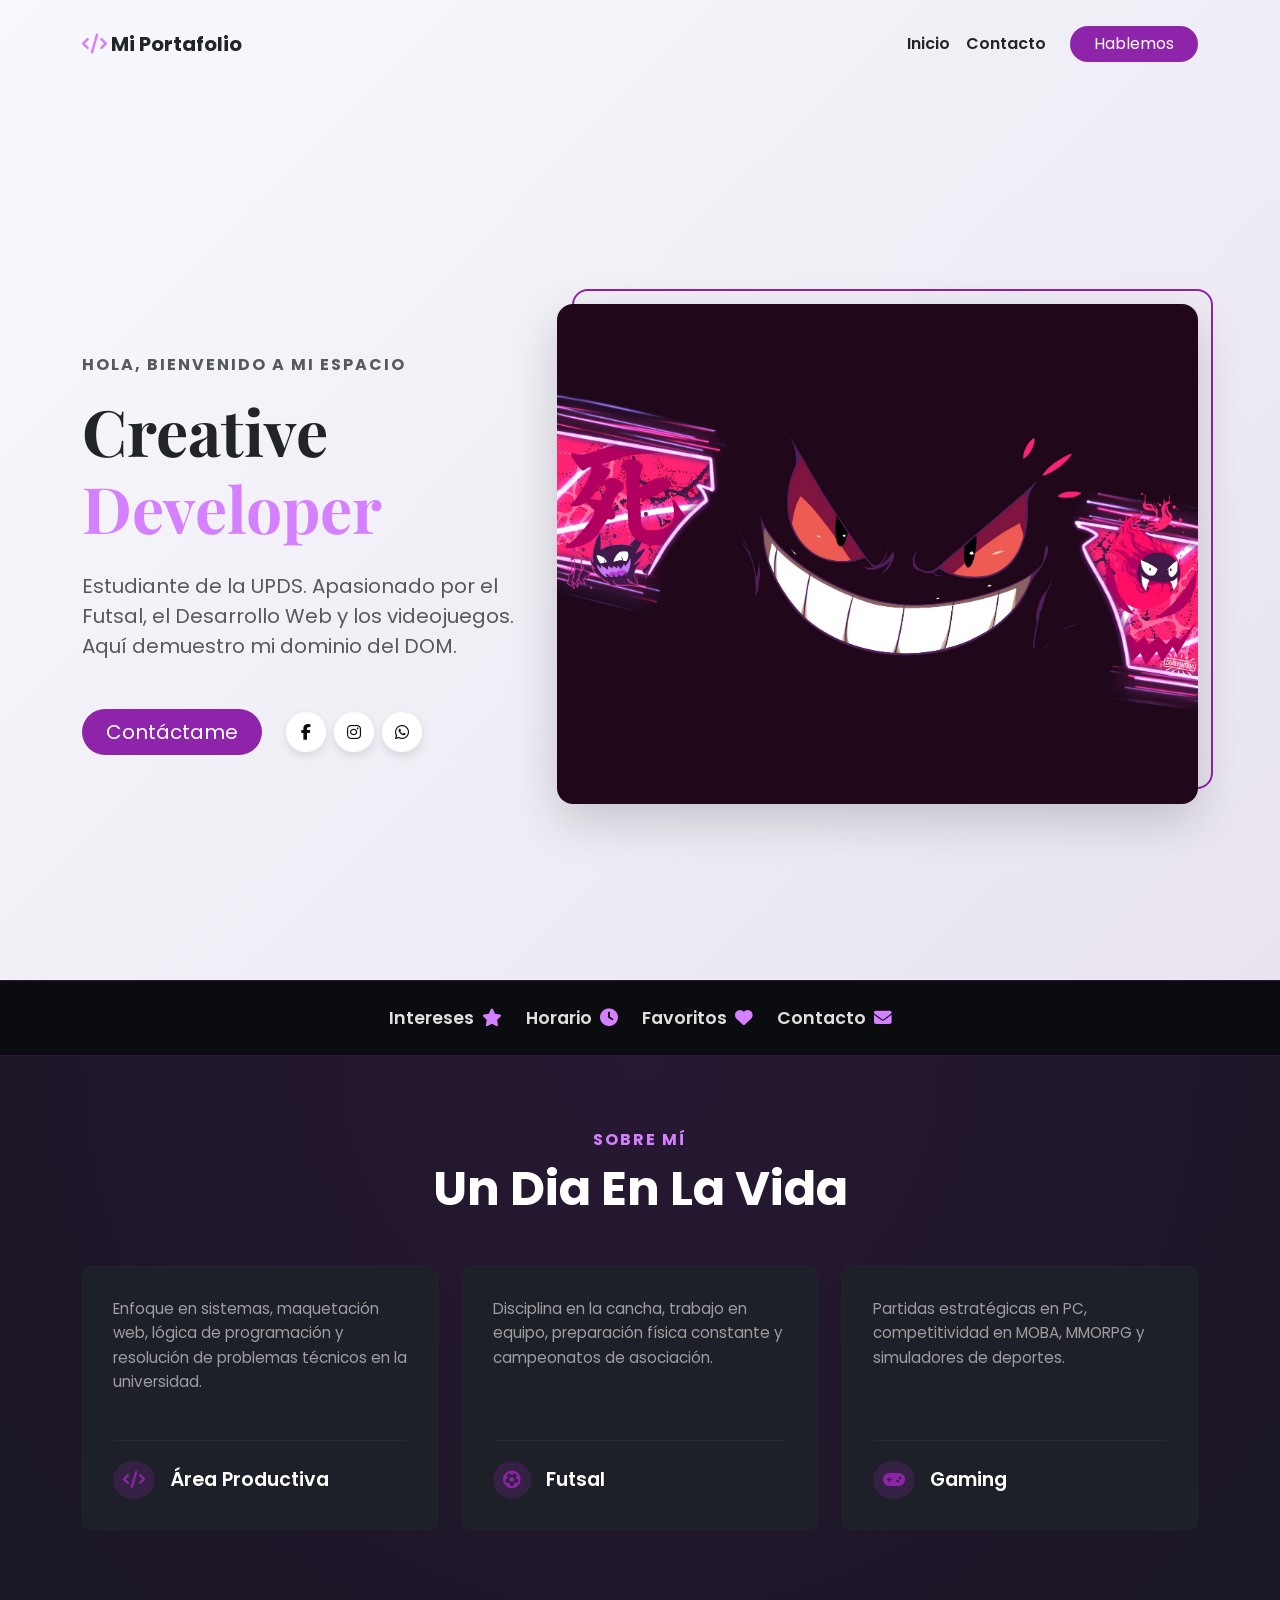
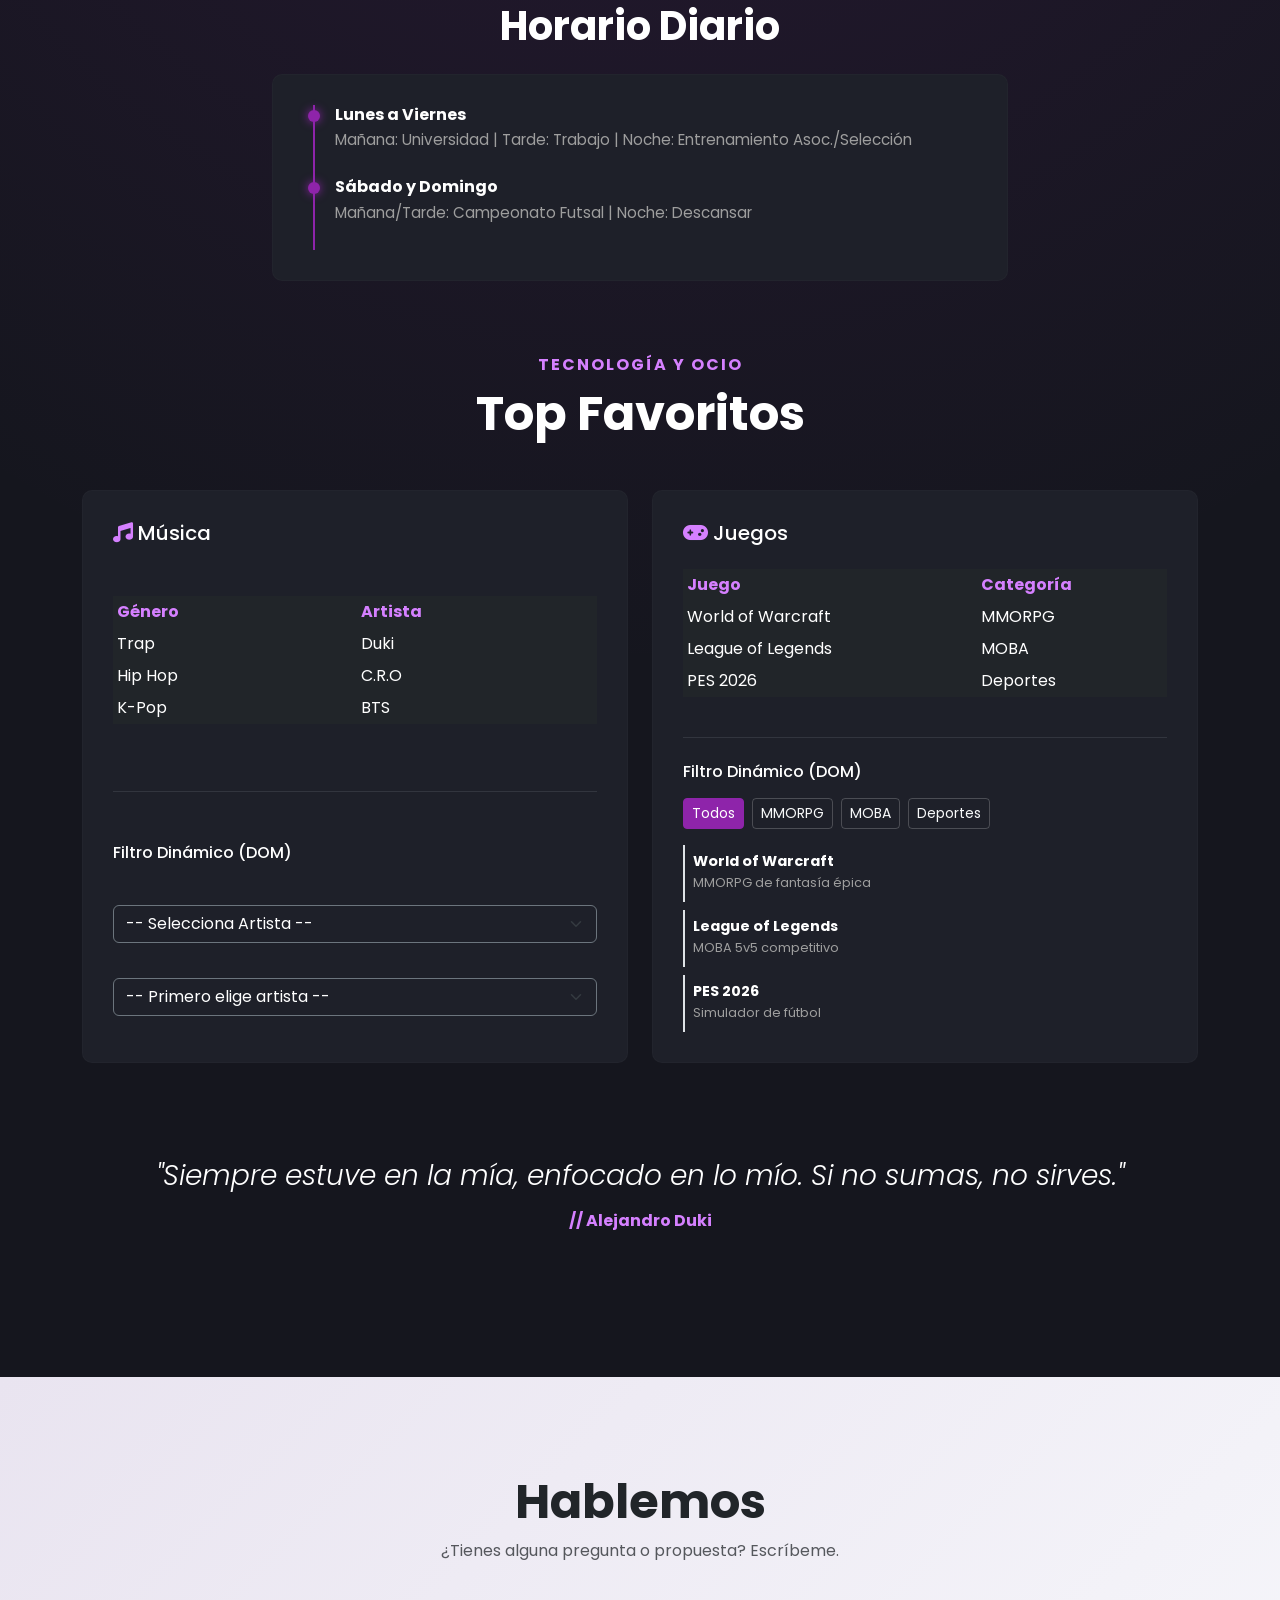
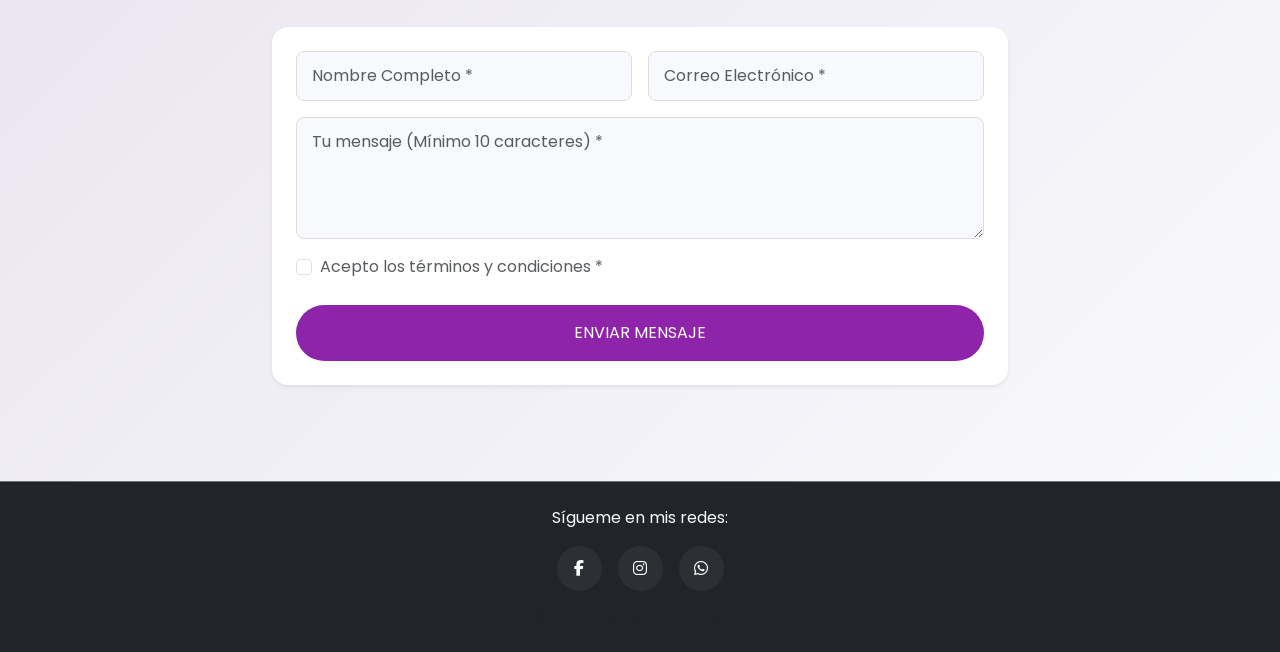
==== index.html @ 90da5b7d "Ale_Proyecto" ====
<!DOCTYPE html>
<html lang="es">
<head>
    <meta charset="UTF-8">
    <meta name="viewport" content="width=device-width, initial-scale=1.0">
    <title>Portafolio Personal | UPDS</title>
    
    <!-- Bootstrap CSS -->
    <link href="https://cdn.jsdelivr.net/npm/bootstrap@5.3.0/dist/css/bootstrap.min.css" rel="stylesheet">
    <!-- FontAwesome -->
    <link rel="stylesheet" href="https://cdnjs.cloudflare.com/ajax/libs/font-awesome/6.4.0/css/all.min.css">
    <!-- Google Fonts -->
    <link href="https://fonts.googleapis.com/css2?family=Playfair+Display:wght@700&family=Poppins:wght@300;400;600&display=swap" rel="stylesheet">
    <!-- Nuestros estilos -->
    <link rel="stylesheet" href="styles.css">
</head>
<body>

    <!-- NAVBAR SUPERIOR CLARO -->
    <nav class="navbar navbar-expand-lg bg-transparent fixed-top pt-4">
        <div class="container">
            <a class="navbar-brand fw-bold text-dark" href="#"><i class="fas fa-code text-gengar"></i> Mi Portafolio</a>
            <button class="navbar-toggler border-0 shadow-none" type="button" data-bs-toggle="collapse" data-bs-target="#navbarNav">
                <span class="navbar-toggler-icon"></span>
            </button>
            <div class="collapse navbar-collapse" id="navbarNav">
                <ul class="navbar-nav ms-auto fw-semibold">
                    <li class="nav-item"><a class="nav-link text-dark" href="#inicio">Inicio</a></li>
                    <li class="nav-item"><a class="nav-link text-dark" href="#contacto">Contacto</a></li>
                </ul>
                <a href="#contacto" class="btn btn-gengar ms-3 px-4 rounded-pill">Hablemos</a>
            </div>
        </div>
    </nav>

    <!-- SECCIÓN HERO (Foto de perfil y Carrusel) -->
    <section class="hero-section" id="inicio">
        <div class="container">
            <div class="row align-items-center min-vh-100 pt-5">
                <!-- Texto Izquierda -->
                <div class="col-lg-5 mb-5 mb-lg-0">
                    <p class="text-muted fw-bold text-uppercase tracking-wide">Hola, bienvenido a mi espacio</p>
                    <h1 class="display-3 fw-bold mb-4 text-dark" style="font-family: 'Playfair Display', serif;">Creative <br> <span class="text-gengar">Developer</span></h1>
                    <p class="text-muted fs-5 mb-5">Estudiante de la UPDS. Apasionado por el Futsal, el Desarrollo Web y los videojuegos. Aquí demuestro mi dominio del DOM.</p>
                    
                    <div class="d-flex align-items-center gap-4">
                        <a href="#contacto" class="btn btn-gengar btn-lg px-4">Contáctame</a>
                        <div class="d-flex gap-2">
                            <a href="#" class="social-circle"><i class="fab fa-facebook-f"></i></a>
                            <a href="#" class="social-circle"><i class="fab fa-instagram"></i></a>
                            <a href="#" class="social-circle"><i class="fab fa-whatsapp"></i></a>
                        </div>
                    </div>
                </div>

                <!-- Carrusel Derecha (3 Fotos) -->
                <div class="col-lg-7">
                    <div class="hero-image-container">
                        <div id="inicioCarousel" class="carousel slide carousel-fade" data-bs-ride="carousel">
                            <div class="carousel-inner rounded-4 shadow-lg">
                                <div class="carousel-item active">
                                    <img src="img/foto1.jpg" class="d-block w-100 hero-img" alt="Universidad">
                                </div>
                                <div class="carousel-item">
                                    <img src="img/foto2.jpg" class="d-block w-100 hero-img" alt="Futsal">
                                </div>
                                <div class="carousel-item">
                                    <img src="img/foto3.jpg" class="d-block w-100 hero-img" alt="Gaming">
                                </div>
                            </div>
                        </div>
                    </div>
                </div>
            </div>
        </div>
    </section>

    <!-- FRANJA OSCURA DE PESTAÑAS -->
    <div class="dark-nav-strip sticky-top">
        <div class="container text-center">
            <div class="d-flex justify-content-center flex-wrap gap-4 py-4">
                <a href="#intereses" class="strip-link">Intereses <i class="fas fa-star text-gengar"></i></a>
                <a href="#horario" class="strip-link">Horario <i class="fas fa-clock text-gengar"></i></a>
                <a href="#favoritos" class="strip-link">Favoritos <i class="fas fa-heart text-gengar"></i></a>
                <a href="#contacto" class="strip-link">Contacto <i class="fas fa-envelope text-gengar"></i></a>
            </div>
        </div>
    </div>

    <!-- SECCIÓN OSCURA (Donde van las tarjetas alargadas) -->
    <section class="dark-section pb-5">
        <div class="container py-5">
            
            <!-- SECCIÓN: INTERESES Y PASATIEMPOS -->
            <div id="intereses" class="mb-5 pt-4">
                <div class="text-center mb-5">
                    <span class="text-gengar fw-bold text-uppercase tracking-wide">Sobre mí</span>
                    <h2 class="display-5 fw-bold text-white mt-2">Un Dia En La Vida</h2>
                </div>
                
                <div class="row g-4 justify-content-center">
                    <!-- Tarjeta 1 -->
                    <div class="col-md-6 col-lg-4">
                        <div class="porto-card">
                            <p class="text-light-muted">Enfoque en sistemas, maquetación web, lógica de programación y resolución de problemas técnicos en la universidad.</p>
                            <div class="porto-card-footer">
                                <i class="fas fa-code"></i> Área Productiva
                            </div>
                        </div>
                    </div>
                    <!-- Tarjeta 2 -->
                    <div class="col-md-6 col-lg-4">
                        <div class="porto-card">
                            <p class="text-light-muted">Disciplina en la cancha, trabajo en equipo, preparación física constante y campeonatos de asociación.</p>
                            <div class="porto-card-footer">
                                <i class="fas fa-futbol"></i> Futsal
                            </div>
                        </div>
                    </div>
                    <!-- Tarjeta 3 -->
                    <div class="col-md-6 col-lg-4">
                        <div class="porto-card">
                            <p class="text-light-muted">Partidas estratégicas en PC, competitividad en MOBA, MMORPG y simuladores de deportes.</p>
                            <div class="porto-card-footer">
                                <i class="fas fa-gamepad"></i> Gaming
                            </div>
                        </div>
                    </div>
                </div>
            </div>

            <!-- SECCIÓN: HORARIO -->
            <div id="horario" class="mb-5 pt-4">
                <div class="text-center mb-4">
                    <h2 class="display-6 fw-bold text-white">Horario Diario</h2>
                </div>
                <div class="row justify-content-center">
                    <div class="col-lg-8">
                        <div class="porto-card">
                            <div class="timeline-dark">
                                <div class="timeline-item-dark">
                                    <h6 class="text-white fw-bold mb-1">Lunes a Viernes</h6>
                                    <p class="text-light-muted small mb-0">Mañana: Universidad | Tarde: Trabajo | Noche: Entrenamiento Asoc./Selección</p>
                                </div>
                                <div class="timeline-item-dark">
                                    <h6 class="text-white fw-bold mb-1">Sábado y Domingo</h6>
                                    <p class="text-light-muted small mb-0">Mañana/Tarde: Campeonato Futsal | Noche: Descansar</p>
                                </div>
                            </div>
                        </div>
                    </div>
                </div>
            </div>

            <!-- SECCIÓN: FAVORITOS (Tablas y DOM) -->
            <div id="favoritos" class="mb-5 pt-4">
                <div class="text-center mb-5">
                    <span class="text-gengar fw-bold text-uppercase tracking-wide">Tecnología y Ocio</span>
                    <h2 class="display-5 fw-bold text-white mt-2">Top Favoritos</h2>
                </div>
                
                <div class="row g-4 justify-content-center">
                    <!-- Tabla Música y Selectores -->
                    <div class="col-md-6">
                        <div class="porto-card h-100">
                            <h5 class="text-white mb-4"><i class="fas fa-music text-gengar"></i> Música</h5>
                            <table class="table table-dark table-borderless table-sm">
                                <thead><tr><th class="text-gengar">Género</th><th class="text-gengar">Artista</th></tr></thead>
                                <tbody>
                                    <tr><td>Trap</td><td>Duki</td></tr>
                                    <tr><td>Hip Hop</td><td>C.R.O</td></tr>
                                    <tr><td>K-Pop</td><td>BTS</td></tr>
                                </tbody>
                            </table>
                            
                            <hr class="border-secondary mt-4 mb-4">
                            <h6 class="text-white mb-3">Filtro Dinámico (DOM)</h6>
                            <select id="artista" class="form-select bg-transparent text-white border-secondary mb-2">
                                <option class="bg-dark" value="">-- Selecciona Artista --</option>
                                <option class="bg-dark" value="duki">Duki</option>
                                <option class="bg-dark" value="cro">C.R.O</option>
                            </select>
                            <select id="cancion" class="form-select bg-transparent text-white border-secondary mb-3" disabled>
                                <option class="bg-dark" value="">-- Primero elige artista --</option>
                            </select>
                            <div id="info-cancion" class="text-gengar small fw-bold" style="display:none;"></div>
                        </div>
                    </div>

                    <!-- Tabla Juegos y Filtros -->
                    <div class="col-md-6">
                        <div class="porto-card h-100">
                            <h5 class="text-white mb-4"><i class="fas fa-gamepad text-gengar"></i> Juegos</h5>
                            <table class="table table-dark table-borderless table-sm">
                                <thead><tr><th class="text-gengar">Juego</th><th class="text-gengar">Categoría</th></tr></thead>
                                <tbody>
                                    <tr><td>World of Warcraft</td><td>MMORPG</td></tr>
                                    <tr><td>League of Legends</td><td>MOBA</td></tr>
                                    <tr><td>PES 2026</td><td>Deportes</td></tr>
                                </tbody>
                            </table>
                            
                            <hr class="border-secondary mt-4 mb-4">
                            <h6 class="text-white mb-3">Filtro Dinámico (DOM)</h6>
                            <div class="d-flex gap-2 flex-wrap mb-3">
                                <button class="btn btn-sm btn-outline-light filter-btn active" data-cat="todos">Todos</button>
                                <button class="btn btn-sm btn-outline-light filter-btn" data-cat="mmorpg">MMORPG</button>
                                <button class="btn btn-sm btn-outline-light filter-btn" data-cat="moba">MOBA</button>
                                <button class="btn btn-sm btn-outline-light filter-btn" data-cat="deportes">Deportes</button>
                            </div>
                            <div id="contenedor-juegos" class="d-flex flex-column gap-2"></div>
                        </div>
                    </div>
                </div>
            </div>
            
            <!-- Frase -->
            <div class="text-center mt-5 pt-5 mb-5">
                <h3 class="fst-italic text-white fw-light">"Siempre estuve en la mía, enfocado en lo mío. Si no sumas, no sirves."</h3>
                <p class="text-gengar mt-3 fw-bold">// Alejandro Duki</p>
            </div>

        </div>
    </section>

    <!-- SECCIÓN FORMULARIO (Fondo claro) -->
    <section class="light-section py-5" id="contacto">
        <div class="container py-5">
            <div class="row justify-content-center">
                <div class="col-lg-8 text-center mb-5">
                    <h2 class="display-5 fw-bold text-dark">Hablemos</h2>
                    <p class="text-muted">¿Tienes alguna pregunta o propuesta? Escríbeme.</p>
                </div>
                <div class="col-lg-8">
                    <form id="contact-form" class="p-4 rounded-4 shadow-sm bg-white" novalidate>
                        <div class="row g-3">
                            <div class="col-md-6">
                                <input type="text" class="form-control custom-input-light" id="nombre" placeholder="Nombre Completo *">
                                <small class="text-danger error-msg fw-bold" id="error-nombre"></small>
                            </div>
                            <div class="col-md-6">
                                <input type="email" class="form-control custom-input-light" id="email" placeholder="Correo Electrónico *">
                                <small class="text-danger error-msg fw-bold" id="error-email"></small>
                            </div>
                            <div class="col-12">
                                <textarea class="form-control custom-input-light" id="mensaje" rows="4" placeholder="Tu mensaje (Mínimo 10 caracteres) *"></textarea>
                                <small class="text-danger error-msg fw-bold" id="error-mensaje"></small>
                            </div>
                            <div class="col-12 mt-3">
                                <div class="form-check">
                                    <input class="form-check-input" type="checkbox" id="terminos">
                                    <label class="form-check-label text-muted" for="terminos">Acepto los términos y condiciones *</label>
                                </div>
                                <small class="text-danger error-msg fw-bold" id="error-terminos"></small>
                            </div>
                            <div class="col-12 mt-4">
                                <button type="submit" class="btn btn-gengar w-100 py-3">ENVIAR MENSAJE</button>
                            </div>
                        </div>
                        <div id="mensaje-exito" class="text-success text-center mt-3 fw-bold" style="display:none;">¡Mensaje enviado con éxito!</div>
                    </form>
                </div>
            </div>
        </div>
    </section>

    <!-- FOOTER (3 Redes) -->
    <footer class="bg-dark text-center py-4 border-top border-secondary">
        <div class="container">
            <p class="text-light mb-3">Sígueme en mis redes:</p>
            <div class="d-flex justify-content-center gap-3 mb-3">
                <a href="https://facebook.com" target="_blank" class="social-circle-dark"><i class="fab fa-facebook-f"></i></a>
                <a href="https://instagram.com" target="_blank" class="social-circle-dark"><i class="fab fa-instagram"></i></a>
                <a href="https://wa.me/59100000000" target="_blank" class="social-circle-dark"><i class="fab fa-whatsapp"></i></a>
            </div>
            <p class="text-muted small mb-0">&copy; 2026 - Práctica DOM - UPDS</p>
        </div>
    </footer>

    <script src="https://cdn.jsdelivr.net/npm/bootstrap@5.3.0/dist/js/bootstrap.bundle.min.js"></script>
    <script src="script.js"></script>
</body>
</html>
---- styles.css ----
:root {
    --bg-light: #f8f9fc;
    --bg-dark-strip: #0b0c10;
    --bg-dark-section: #15161e;
    --gengar-purple: #8e24aa; 
    --gengar-light: #d580ff; 
    --text-muted: #6c757d;
}

body {
    background-color: var(--bg-light);
    font-family: 'Poppins', sans-serif;
    overflow-x: hidden;
}

/* Tipografía y Utilidades */
.text-gengar { color: var(--gengar-light) !important; }
.tracking-wide { letter-spacing: 2px; }
.text-light-muted { color: #9e9e9e; font-size: 0.95rem; line-height: 1.6;}

/* Botones */
.btn-gengar {
    background-color: var(--gengar-purple);
    color: white;
    border-radius: 50px;
    transition: 0.3s;
    border: none;
}
.btn-gengar:hover {
    background-color: var(--gengar-light);
    color: white;
    box-shadow: 0 5px 15px rgba(142, 36, 170, 0.4);
}

/* Sección Hero */
.hero-section {
    padding-top: 80px;
    background: linear-gradient(135deg, #f8f9fc 0%, #e9e4f0 100%);
}
.hero-img {
    height: 500px;
    object-fit: cover;
}
.hero-image-container {
    position: relative;
    z-index: 1;
}
.hero-image-container::before {
    content: '';
    position: absolute;
    top: -15px; right: -15px; bottom: 15px; left: 15px;
    border: 2px solid var(--gengar-purple);
    border-radius: 1rem;
    z-index: -1;
}

/* Redes Sociales Hero */
.social-circle {
    display: flex; justify-content: center; align-items: center;
    width: 40px; height: 40px;
    background: white; border-radius: 50%;
    color: var(--bg-dark-strip); text-decoration: none;
    box-shadow: 0 4px 10px rgba(0,0,0,0.1);
    transition: 0.3s;
}
.social-circle:hover {
    background: var(--gengar-purple); color: white;
}

/* Franja Oscura de Pestañas */
.dark-nav-strip {
    background-color: var(--bg-dark-strip);
    border-top: 1px solid rgba(142, 36, 170, 0.3);
    border-bottom: 1px solid rgba(142, 36, 170, 0.3);
    z-index: 1000;
}
.strip-link {
    color: #e0e0e0; text-decoration: none;
    font-weight: 600; font-size: 1.1rem;
    transition: 0.3s;
    display: flex; align-items: center; gap: 8px;
}
.strip-link:hover { color: white; transform: translateY(-2px);}

/* Sección Oscura y Tarjetas (ESTILO PORTO) */
.dark-section {
    background-color: var(--bg-dark-section);
    background-image: radial-gradient(circle at 50% 0%, rgba(142,36,170,0.15) 0%, transparent 60%);
}

.porto-card {
    background: #1e2029; /* Color de las tarjetas de la plantilla */
    border-radius: 10px;
    padding: 30px;
    height: 100%;
    display: flex;
    flex-direction: column;
    justify-content: space-between;
    border: 1px solid rgba(255,255,255,0.02);
    transition: 0.3s;
}
.porto-card:hover {
    transform: translateY(-5px);
    box-shadow: 0 10px 30px rgba(0,0,0,0.5);
    border-color: rgba(142, 36, 170, 0.3);
}

.porto-card-footer {
    margin-top: 30px;
    padding-top: 20px;
    border-top: 1px solid rgba(255,255,255,0.05);
    color: white;
    font-size: 1.2rem;
    font-weight: 600;
    display: flex;
    align-items: center;
    gap: 15px;
}
.porto-card-footer i {
    color: var(--gengar-purple);
    background: rgba(142, 36, 170, 0.2);
    padding: 10px;
    border-radius: 50%;
    font-size: 1.1rem;
}

/* Horario */
.timeline-dark {
    border-left: 2px solid var(--gengar-purple);
    padding-left: 20px;
    margin-left: 10px;
}
.timeline-item-dark {
    position: relative;
    margin-bottom: 25px;
}
.timeline-item-dark::before {
    content: '';
    position: absolute;
    left: -27px; top: 5px;
    width: 12px; height: 12px;
    background: var(--gengar-purple);
    border-radius: 50%;
    box-shadow: 0 0 10px var(--gengar-purple);
}

/* Formulario Claro */
.light-section {
    background: linear-gradient(135deg, #e9e4f0 0%, #f8f9fc 100%);
}
.custom-input-light {
    background-color: #f8f9fc;
    border: 1px solid #ddd;
    padding: 12px 15px;
    border-radius: 8px;
}
.custom-input-light:focus {
    border-color: var(--gengar-purple);
    box-shadow: 0 0 0 0.25rem rgba(142, 36, 170, 0.2);
}
.error-msg { display: none; font-size: 0.8rem; }
.input-error { border-color: #dc3545 !important; }

/* Footer */
.social-circle-dark {
    display: flex; justify-content: center; align-items: center;
    width: 45px; height: 45px;
    background: rgba(255,255,255,0.05); border-radius: 50%;
    color: white; text-decoration: none;
    transition: 0.3s;
}
.social-circle-dark:hover {
    background: var(--gengar-purple); color: white;
}

/* Botones de Filtro */
.filter-btn {
    border-color: rgba(255,255,255,0.2);
}
.filter-btn.active {
    background-color: var(--gengar-purple) !important;
    border-color: var(--gengar-purple) !important;
    color: white !important;
}
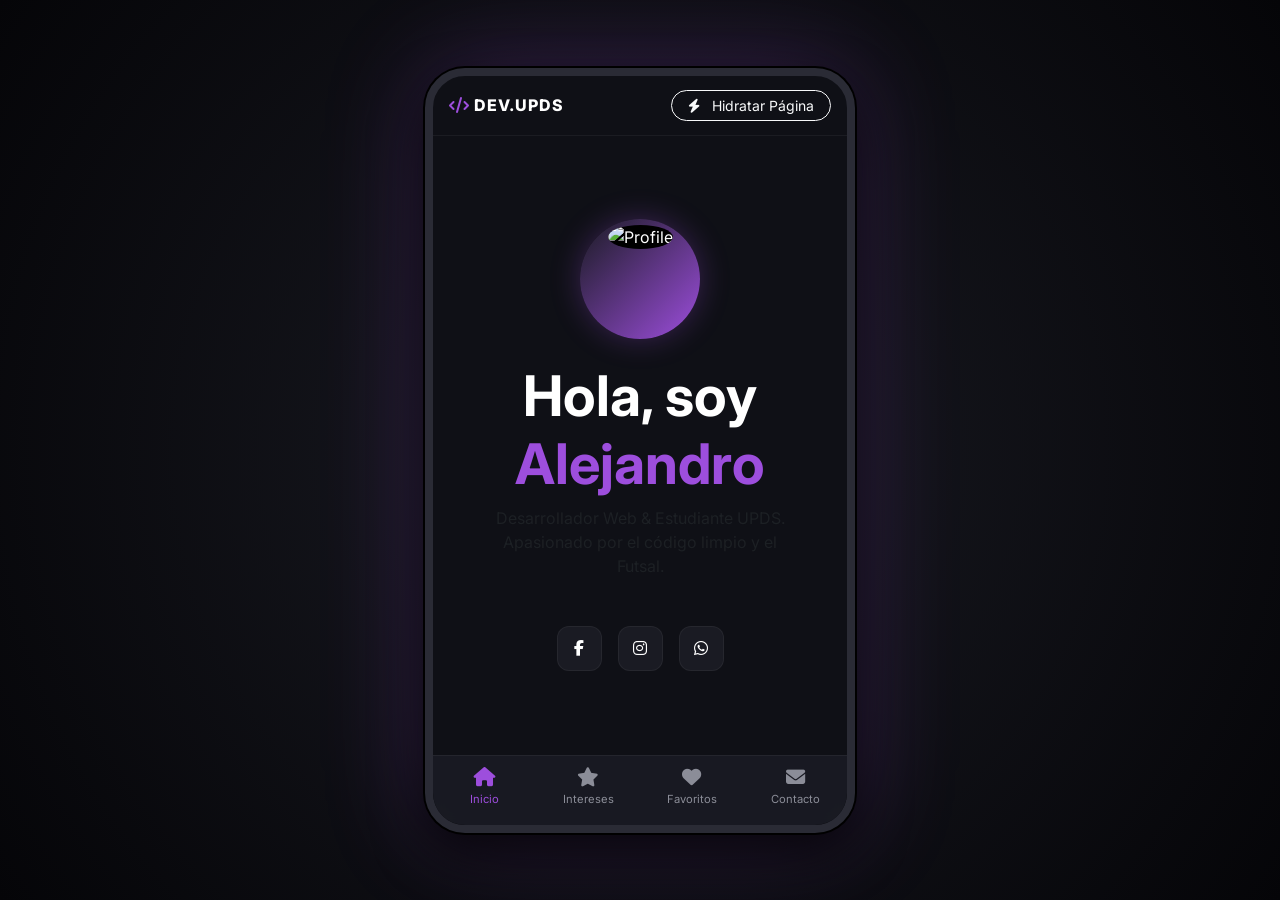
==== commit aeedff9f: "Add files via upload" ====
--- a/index.html
+++ b/index.html
@@ -2,282 +2,201 @@
 <html lang="es">
 <head>
     <meta charset="UTF-8">
-    <meta name="viewport" content="width=device-width, initial-scale=1.0">
-    <title>Portafolio Personal | UPDS</title>
-    
+    <meta name="viewport" content="width=device-width, initial-scale=1.0, maximum-scale=1.0, user-scalable=no">
+    <title>Portafolio Minimalista | UPDS</title>
+    
+    <!-- PWA DESACTIVADA (Manifest comentado) -->
+    <!-- <link rel="manifest" href="manifest.json"> -->
+    <!-- <meta name="theme-color" content="#15161e"> -->
+    
+    <link rel="apple-touch-icon" href="https://cdn-icons-png.flaticon.com/512/3405/3405862.png">
+
     <!-- Bootstrap CSS -->
     <link href="https://cdn.jsdelivr.net/npm/bootstrap@5.3.0/dist/css/bootstrap.min.css" rel="stylesheet">
     <!-- FontAwesome -->
     <link rel="stylesheet" href="https://cdnjs.cloudflare.com/ajax/libs/font-awesome/6.4.0/css/all.min.css">
     <!-- Google Fonts -->
-    <link href="https://fonts.googleapis.com/css2?family=Playfair+Display:wght@700&family=Poppins:wght@300;400;600&display=swap" rel="stylesheet">
-    <!-- Nuestros estilos -->
+    <link href="https://fonts.googleapis.com/css2?family=Inter:wght@300;400;600;800&display=swap" rel="stylesheet">
+    
     <link rel="stylesheet" href="styles.css">
 </head>
 <body>
 
-    <!-- NAVBAR SUPERIOR CLARO -->
-    <nav class="navbar navbar-expand-lg bg-transparent fixed-top pt-4">
-        <div class="container">
-            <a class="navbar-brand fw-bold text-dark" href="#"><i class="fas fa-code text-gengar"></i> Mi Portafolio</a>
-            <button class="navbar-toggler border-0 shadow-none" type="button" data-bs-toggle="collapse" data-bs-target="#navbarNav">
-                <span class="navbar-toggler-icon"></span>
-            </button>
-            <div class="collapse navbar-collapse" id="navbarNav">
-                <ul class="navbar-nav ms-auto fw-semibold">
-                    <li class="nav-item"><a class="nav-link text-dark" href="#inicio">Inicio</a></li>
-                    <li class="nav-item"><a class="nav-link text-dark" href="#contacto">Contacto</a></li>
-                </ul>
-                <a href="#contacto" class="btn btn-gengar ms-3 px-4 rounded-pill">Hablemos</a>
+    <!-- Contenedor Principal App (Modo PC / Móvil) -->
+    <div class="app-container">
+        
+        <!-- Header con Botón de Hidratación -->
+        <header class="app-header">
+            <div class="d-flex justify-content-between align-items-center w-100 px-3">
+                <div class="logo"><i class="fas fa-code text-gengar"></i> DEV.UPDS</div>
+                
+                <!-- BOTÓN DE HIDRATACIÓN -->
+                <div id="contenedorMenu" data-hidratado="false">
+                    <button id="btnHidratar" class="btn btn-sm btn-outline-light rounded-pill px-3">
+                        <i class="fas fa-bolt me-2"></i> Hidratar Página
+                    </button>
+                </div>
             </div>
-        </div>
-    </nav>
-
-    <!-- SECCIÓN HERO (Foto de perfil y Carrusel) -->
-    <section class="hero-section" id="inicio">
-        <div class="container">
-            <div class="row align-items-center min-vh-100 pt-5">
-                <!-- Texto Izquierda -->
-                <div class="col-lg-5 mb-5 mb-lg-0">
-                    <p class="text-muted fw-bold text-uppercase tracking-wide">Hola, bienvenido a mi espacio</p>
-                    <h1 class="display-3 fw-bold mb-4 text-dark" style="font-family: 'Playfair Display', serif;">Creative <br> <span class="text-gengar">Developer</span></h1>
-                    <p class="text-muted fs-5 mb-5">Estudiante de la UPDS. Apasionado por el Futsal, el Desarrollo Web y los videojuegos. Aquí demuestro mi dominio del DOM.</p>
+        </header>
+
+        <!-- Contenido Dinámico (Pestañas) -->
+        <main class="app-content">
+            
+            <!-- PESTAÑA 1: INICIO -->
+            <section id="tab-inicio" class="tab-pane active">
+                <div class="d-flex flex-column h-100 justify-content-center align-items-center text-center px-4">
+                    <div class="avatar-minimal mb-4">
+                        <img src="https://cdn-icons-png.flaticon.com/512/3405/3405862.png" alt="Profile" class="img-fluid">
+                    </div>
+                    <h1 class="display-4 fw-bold mb-2 text-white">Hola, soy <br><span class="text-gengar">Alejandro</span></h1>
+                    <p class="text-muted mb-5" style="max-width: 300px;">Desarrollador Web & Estudiante UPDS. Apasionado por el código limpio y el Futsal.</p>
                     
-                    <div class="d-flex align-items-center gap-4">
-                        <a href="#contacto" class="btn btn-gengar btn-lg px-4">Contáctame</a>
-                        <div class="d-flex gap-2">
-                            <a href="#" class="social-circle"><i class="fab fa-facebook-f"></i></a>
-                            <a href="#" class="social-circle"><i class="fab fa-instagram"></i></a>
-                            <a href="#" class="social-circle"><i class="fab fa-whatsapp"></i></a>
-                        </div>
-                    </div>
-                </div>
-
-                <!-- Carrusel Derecha (3 Fotos) -->
-                <div class="col-lg-7">
-                    <div class="hero-image-container">
-                        <div id="inicioCarousel" class="carousel slide carousel-fade" data-bs-ride="carousel">
-                            <div class="carousel-inner rounded-4 shadow-lg">
-                                <div class="carousel-item active">
-                                    <img src="img/foto1.jpg" class="d-block w-100 hero-img" alt="Universidad">
-                                </div>
-                                <div class="carousel-item">
-                                    <img src="img/foto2.jpg" class="d-block w-100 hero-img" alt="Futsal">
-                                </div>
-                                <div class="carousel-item">
-                                    <img src="img/foto3.jpg" class="d-block w-100 hero-img" alt="Gaming">
-                                </div>
-                            </div>
-                        </div>
-                    </div>
-                </div>
-            </div>
-        </div>
-    </section>
-
-    <!-- FRANJA OSCURA DE PESTAÑAS -->
-    <div class="dark-nav-strip sticky-top">
-        <div class="container text-center">
-            <div class="d-flex justify-content-center flex-wrap gap-4 py-4">
-                <a href="#intereses" class="strip-link">Intereses <i class="fas fa-star text-gengar"></i></a>
-                <a href="#horario" class="strip-link">Horario <i class="fas fa-clock text-gengar"></i></a>
-                <a href="#favoritos" class="strip-link">Favoritos <i class="fas fa-heart text-gengar"></i></a>
-                <a href="#contacto" class="strip-link">Contacto <i class="fas fa-envelope text-gengar"></i></a>
-            </div>
-        </div>
+                    <div class="d-flex gap-3">
+                        <a href="#" class="social-btn"><i class="fab fa-facebook-f"></i></a>
+                        <a href="#" class="social-btn"><i class="fab fa-instagram"></i></a>
+                        <a href="#" class="social-btn"><i class="fab fa-whatsapp"></i></a>
+                    </div>
+                </div>
+            </section>
+
+            <!-- PESTAÑA 2: INTERESES -->
+            <section id="tab-intereses" class="tab-pane">
+                <div class="h-100 d-flex flex-column justify-content-center px-4">
+                    <h2 class="section-title mb-4">Mis Intereses</h2>
+                    <div class="row g-3">
+                        <div class="col-6">
+                            <div class="minimal-card">
+                                <i class="fas fa-code text-gengar mb-2 fs-4"></i>
+                                <h6 class="text-white mb-0">Coding</h6>
+                                <small class="text-muted">Web Dev</small>
+                            </div>
+                        </div>
+                        <div class="col-6">
+                            <div class="minimal-card">
+                                <i class="fas fa-futbol text-gengar mb-2 fs-4"></i>
+                                <h6 class="text-white mb-0">Futsal</h6>
+                                <small class="text-muted">Deporte</small>
+                            </div>
+                        </div>
+                        <div class="col-6">
+                            <div class="minimal-card">
+                                <i class="fas fa-gamepad text-gengar mb-2 fs-4"></i>
+                                <h6 class="text-white mb-0">Gaming</h6>
+                                <small class="text-muted">E-Sports</small>
+                            </div>
+                        </div>
+                        <div class="col-6">
+                            <div class="minimal-card">
+                                <i class="fas fa-music text-gengar mb-2 fs-4"></i>
+                                <h6 class="text-white mb-0">Música</h6>
+                                <small class="text-muted">Trap/HipHop</small>
+                            </div>
+                        </div>
+                    </div>
+                </div>
+            </section>
+
+            <!-- PESTAÑA 3: FAVORITOS (DOM) -->
+            <section id="tab-favoritos" class="tab-pane">
+                <div class="h-100 d-flex flex-column px-4 py-4 overflow-auto">
+                    <h2 class="section-title mb-3">Favoritos</h2>
+                    
+                    <!-- Selector de Música Minimalista -->
+                    <div class="mb-3">
+                        <label class="form-label text-muted small text-uppercase">Artista</label>
+                        <select id="artista" class="form-select minimal-input" disabled>
+                            <option value="">Seleccionar...</option>
+                            <option value="duki">Duki</option>
+                            <option value="cro">C.R.O</option>
+                        </select>
+                    </div>
+                    <div class="mb-4">
+                        <label class="form-label text-muted small text-uppercase">Canción</label>
+                        <select id="cancion" class="form-select minimal-input" disabled>
+                            <option value="">Elige artista primero</option>
+                        </select>
+                        <div id="info-cancion" class="mt-2 text-gengar small fw-bold" style="display:none;"></div>
+                    </div>
+
+                    <!-- Filtro de Juegos Minimalista -->
+                    <div class="mt-auto">
+                        <label class="form-label text-muted small text-uppercase">Juegos</label>
+                        <div class="d-flex gap-2 mb-3 overflow-auto pb-2">
+                            <button class="btn btn-sm btn-outline-light rounded-pill filter-btn" data-cat="todos" disabled>Todos</button>
+                            <button class="btn btn-sm btn-outline-light rounded-pill filter-btn" data-cat="mmorpg" disabled>MMO</button>
+                            <button class="btn btn-sm btn-outline-light rounded-pill filter-btn" data-cat="moba" disabled>MOBA</button>
+                        </div>
+                        <div id="contenedor-juegos" class="d-flex flex-column gap-2"></div>
+                    </div>
+                </div>
+            </section>
+
+            <!-- PESTAÑA 4: CONTACTO -->
+            <section id="tab-contacto" class="tab-pane">
+                <div class="h-100 d-flex flex-column justify-content-center px-4">
+                    <h2 class="section-title mb-4">Contacto</h2>
+                    <form id="contact-form" novalidate>
+                        <div class="mb-3">
+                            <input type="text" class="form-control minimal-input" id="nombre" placeholder="Nombre" disabled>
+                            <small class="text-danger error-msg" id="error-nombre"></small>
+                        </div>
+                        <div class="mb-3">
+                            <input type="email" class="form-control minimal-input" id="email" placeholder="Email" disabled>
+                            <small class="text-danger error-msg" id="error-email"></small>
+                        </div>
+                        <div class="mb-3">
+                            <textarea class="form-control minimal-input" id="mensaje" rows="2" placeholder="Mensaje" disabled></textarea>
+                            <small class="text-danger error-msg" id="error-mensaje"></small>
+                        </div>
+                        <div class="form-check mb-3">
+                            <input class="form-check-input" type="checkbox" id="terminos" disabled>
+                            <label class="form-check-label text-muted small" for="terminos">Acepto términos</label>
+                            <small class="text-danger error-msg d-block" id="error-terminos"></small>
+                        </div>
+                        <button type="submit" class="btn btn-gengar w-100 py-2" disabled>ENVIAR</button>
+                        <div id="mensaje-exito" class="text-success text-center mt-2 small fw-bold" style="display:none;">¡Enviado!</div>
+                    </form>
+                </div>
+            </section>
+
+        </main>
+
+        <!-- Barra de Navegación Inferior (App Style) -->
+        <nav class="app-nav">
+            <a href="#" class="nav-item active" data-target="tab-inicio">
+                <i class="fas fa-home"></i>
+                <span>Inicio</span>
+            </a>
+            <a href="#" class="nav-item" data-target="tab-intereses">
+                <i class="fas fa-star"></i>
+                <span>Intereses</span>
+            </a>
+            <a href="#" class="nav-item" data-target="tab-favoritos">
+                <i class="fas fa-heart"></i>
+                <span>Favoritos</span>
+            </a>
+            <a href="#" class="nav-item" data-target="tab-contacto">
+                <i class="fas fa-envelope"></i>
+                <span>Contacto</span>
+            </a>
+        </nav>
+
     </div>
-
-    <!-- SECCIÓN OSCURA (Donde van las tarjetas alargadas) -->
-    <section class="dark-section pb-5">
-        <div class="container py-5">
-            
-            <!-- SECCIÓN: INTERESES Y PASATIEMPOS -->
-            <div id="intereses" class="mb-5 pt-4">
-                <div class="text-center mb-5">
-                    <span class="text-gengar fw-bold text-uppercase tracking-wide">Sobre mí</span>
-                    <h2 class="display-5 fw-bold text-white mt-2">Un Dia En La Vida</h2>
-                </div>
-                
-                <div class="row g-4 justify-content-center">
-                    <!-- Tarjeta 1 -->
-                    <div class="col-md-6 col-lg-4">
-                        <div class="porto-card">
-                            <p class="text-light-muted">Enfoque en sistemas, maquetación web, lógica de programación y resolución de problemas técnicos en la universidad.</p>
-                            <div class="porto-card-footer">
-                                <i class="fas fa-code"></i> Área Productiva
-                            </div>
-                        </div>
-                    </div>
-                    <!-- Tarjeta 2 -->
-                    <div class="col-md-6 col-lg-4">
-                        <div class="porto-card">
-                            <p class="text-light-muted">Disciplina en la cancha, trabajo en equipo, preparación física constante y campeonatos de asociación.</p>
-                            <div class="porto-card-footer">
-                                <i class="fas fa-futbol"></i> Futsal
-                            </div>
-                        </div>
-                    </div>
-                    <!-- Tarjeta 3 -->
-                    <div class="col-md-6 col-lg-4">
-                        <div class="porto-card">
-                            <p class="text-light-muted">Partidas estratégicas en PC, competitividad en MOBA, MMORPG y simuladores de deportes.</p>
-                            <div class="porto-card-footer">
-                                <i class="fas fa-gamepad"></i> Gaming
-                            </div>
-                        </div>
-                    </div>
-                </div>
-            </div>
-
-            <!-- SECCIÓN: HORARIO -->
-            <div id="horario" class="mb-5 pt-4">
-                <div class="text-center mb-4">
-                    <h2 class="display-6 fw-bold text-white">Horario Diario</h2>
-                </div>
-                <div class="row justify-content-center">
-                    <div class="col-lg-8">
-                        <div class="porto-card">
-                            <div class="timeline-dark">
-                                <div class="timeline-item-dark">
-                                    <h6 class="text-white fw-bold mb-1">Lunes a Viernes</h6>
-                                    <p class="text-light-muted small mb-0">Mañana: Universidad | Tarde: Trabajo | Noche: Entrenamiento Asoc./Selección</p>
-                                </div>
-                                <div class="timeline-item-dark">
-                                    <h6 class="text-white fw-bold mb-1">Sábado y Domingo</h6>
-                                    <p class="text-light-muted small mb-0">Mañana/Tarde: Campeonato Futsal | Noche: Descansar</p>
-                                </div>
-                            </div>
-                        </div>
-                    </div>
-                </div>
-            </div>
-
-            <!-- SECCIÓN: FAVORITOS (Tablas y DOM) -->
-            <div id="favoritos" class="mb-5 pt-4">
-                <div class="text-center mb-5">
-                    <span class="text-gengar fw-bold text-uppercase tracking-wide">Tecnología y Ocio</span>
-                    <h2 class="display-5 fw-bold text-white mt-2">Top Favoritos</h2>
-                </div>
-                
-                <div class="row g-4 justify-content-center">
-                    <!-- Tabla Música y Selectores -->
-                    <div class="col-md-6">
-                        <div class="porto-card h-100">
-                            <h5 class="text-white mb-4"><i class="fas fa-music text-gengar"></i> Música</h5>
-                            <table class="table table-dark table-borderless table-sm">
-                                <thead><tr><th class="text-gengar">Género</th><th class="text-gengar">Artista</th></tr></thead>
-                                <tbody>
-                                    <tr><td>Trap</td><td>Duki</td></tr>
-                                    <tr><td>Hip Hop</td><td>C.R.O</td></tr>
-                                    <tr><td>K-Pop</td><td>BTS</td></tr>
-                                </tbody>
-                            </table>
-                            
-                            <hr class="border-secondary mt-4 mb-4">
-                            <h6 class="text-white mb-3">Filtro Dinámico (DOM)</h6>
-                            <select id="artista" class="form-select bg-transparent text-white border-secondary mb-2">
-                                <option class="bg-dark" value="">-- Selecciona Artista --</option>
-                                <option class="bg-dark" value="duki">Duki</option>
-                                <option class="bg-dark" value="cro">C.R.O</option>
-                            </select>
-                            <select id="cancion" class="form-select bg-transparent text-white border-secondary mb-3" disabled>
-                                <option class="bg-dark" value="">-- Primero elige artista --</option>
-                            </select>
-                            <div id="info-cancion" class="text-gengar small fw-bold" style="display:none;"></div>
-                        </div>
-                    </div>
-
-                    <!-- Tabla Juegos y Filtros -->
-                    <div class="col-md-6">
-                        <div class="porto-card h-100">
-                            <h5 class="text-white mb-4"><i class="fas fa-gamepad text-gengar"></i> Juegos</h5>
-                            <table class="table table-dark table-borderless table-sm">
-                                <thead><tr><th class="text-gengar">Juego</th><th class="text-gengar">Categoría</th></tr></thead>
-                                <tbody>
-                                    <tr><td>World of Warcraft</td><td>MMORPG</td></tr>
-                                    <tr><td>League of Legends</td><td>MOBA</td></tr>
-                                    <tr><td>PES 2026</td><td>Deportes</td></tr>
-                                </tbody>
-                            </table>
-                            
-                            <hr class="border-secondary mt-4 mb-4">
-                            <h6 class="text-white mb-3">Filtro Dinámico (DOM)</h6>
-                            <div class="d-flex gap-2 flex-wrap mb-3">
-                                <button class="btn btn-sm btn-outline-light filter-btn active" data-cat="todos">Todos</button>
-                                <button class="btn btn-sm btn-outline-light filter-btn" data-cat="mmorpg">MMORPG</button>
-                                <button class="btn btn-sm btn-outline-light filter-btn" data-cat="moba">MOBA</button>
-                                <button class="btn btn-sm btn-outline-light filter-btn" data-cat="deportes">Deportes</button>
-                            </div>
-                            <div id="contenedor-juegos" class="d-flex flex-column gap-2"></div>
-                        </div>
-                    </div>
-                </div>
-            </div>
-            
-            <!-- Frase -->
-            <div class="text-center mt-5 pt-5 mb-5">
-                <h3 class="fst-italic text-white fw-light">"Siempre estuve en la mía, enfocado en lo mío. Si no sumas, no sirves."</h3>
-                <p class="text-gengar mt-3 fw-bold">// Alejandro Duki</p>
-            </div>
-
-        </div>
-    </section>
-
-    <!-- SECCIÓN FORMULARIO (Fondo claro) -->
-    <section class="light-section py-5" id="contacto">
-        <div class="container py-5">
-            <div class="row justify-content-center">
-                <div class="col-lg-8 text-center mb-5">
-                    <h2 class="display-5 fw-bold text-dark">Hablemos</h2>
-                    <p class="text-muted">¿Tienes alguna pregunta o propuesta? Escríbeme.</p>
-                </div>
-                <div class="col-lg-8">
-                    <form id="contact-form" class="p-4 rounded-4 shadow-sm bg-white" novalidate>
-                        <div class="row g-3">
-                            <div class="col-md-6">
-                                <input type="text" class="form-control custom-input-light" id="nombre" placeholder="Nombre Completo *">
-                                <small class="text-danger error-msg fw-bold" id="error-nombre"></small>
-                            </div>
-                            <div class="col-md-6">
-                                <input type="email" class="form-control custom-input-light" id="email" placeholder="Correo Electrónico *">
-                                <small class="text-danger error-msg fw-bold" id="error-email"></small>
-                            </div>
-                            <div class="col-12">
-                                <textarea class="form-control custom-input-light" id="mensaje" rows="4" placeholder="Tu mensaje (Mínimo 10 caracteres) *"></textarea>
-                                <small class="text-danger error-msg fw-bold" id="error-mensaje"></small>
-                            </div>
-                            <div class="col-12 mt-3">
-                                <div class="form-check">
-                                    <input class="form-check-input" type="checkbox" id="terminos">
-                                    <label class="form-check-label text-muted" for="terminos">Acepto los términos y condiciones *</label>
-                                </div>
-                                <small class="text-danger error-msg fw-bold" id="error-terminos"></small>
-                            </div>
-                            <div class="col-12 mt-4">
-                                <button type="submit" class="btn btn-gengar w-100 py-3">ENVIAR MENSAJE</button>
-                            </div>
-                        </div>
-                        <div id="mensaje-exito" class="text-success text-center mt-3 fw-bold" style="display:none;">¡Mensaje enviado con éxito!</div>
-                    </form>
-                </div>
-            </div>
-        </div>
-    </section>
-
-    <!-- FOOTER (3 Redes) -->
-    <footer class="bg-dark text-center py-4 border-top border-secondary">
-        <div class="container">
-            <p class="text-light mb-3">Sígueme en mis redes:</p>
-            <div class="d-flex justify-content-center gap-3 mb-3">
-                <a href="https://facebook.com" target="_blank" class="social-circle-dark"><i class="fab fa-facebook-f"></i></a>
-                <a href="https://instagram.com" target="_blank" class="social-circle-dark"><i class="fab fa-instagram"></i></a>
-                <a href="https://wa.me/59100000000" target="_blank" class="social-circle-dark"><i class="fab fa-whatsapp"></i></a>
-            </div>
-            <p class="text-muted small mb-0">&copy; 2026 - Práctica DOM - UPDS</p>
-        </div>
-    </footer>
 
     <script src="https://cdn.jsdelivr.net/npm/bootstrap@5.3.0/dist/js/bootstrap.bundle.min.js"></script>
     <script src="script.js"></script>
+    
+    <!-- PWA DESACTIVADA: Service Worker eliminado -->
+    <!-- 
+    <script>
+        if ('serviceWorker' in navigator) {
+            window.addEventListener('load', () => {
+                navigator.serviceWorker.register('sw.js')
+                    .then(reg => console.log('SW registrado'))
+                    .catch(err => console.log('SW error', err));
+            });
+        }
+    </script> 
+    -->
 </body>
 </html>
--- a/styles.css
+++ b/styles.css
@@ -1,184 +1,250 @@
 :root {
-    --bg-light: #f8f9fc;
-    --bg-dark-strip: #0b0c10;
-    --bg-dark-section: #15161e;
-    --gengar-purple: #8e24aa; 
-    --gengar-light: #d580ff; 
-    --text-muted: #6c757d;
+    --bg-dark: #0f1016;
+    --bg-card: #1a1b23;
+    --gengar-purple: #9d4edd;
+    --gengar-glow: rgba(157, 77, 221, 0.3);
+    --text-main: #ffffff;
+    --text-muted: #8b8d98;
+}
+
+* {
+    box-sizing: border-box;
+    -webkit-tap-highlight-color: transparent;
 }
 
 body {
-    background-color: var(--bg-light);
-    font-family: 'Poppins', sans-serif;
-    overflow-x: hidden;
+    background-color: var(--bg-dark);
+    color: var(--text-main);
+    font-family: 'Inter', sans-serif;
+    margin: 0;
+    padding: 0;
+    height: 100vh;
+    overflow: hidden;
+}
+
+/* ==========================================
+   CONTENEDOR PRINCIPAL (MÓVIL POR DEFECTO)
+   ========================================== */
+.app-container {
+    display: flex;
+    flex-direction: column;
+    height: 100vh;
+    width: 100%; /* En móvil ocupa todo el ancho */
+    background: var(--bg-dark);
+    position: relative;
+    margin: 0 auto;
+    transition: all 0.3s ease;
+}
+
+/* ==========================================
+   MODO PC / ESCRITORIO (Simula un Smartphone)
+   ========================================== */
+@media (min-width: 1025px) {
+    body {
+        /* Fondo exterior para resaltar el marco */
+        background: radial-gradient(circle at center, #1a1b23 0%, #050508 100%);
+        display: flex;
+        align-items: center;
+        justify-content: center;
+    }
+
+    .app-container {
+        /* Marco de smartphone centrado */
+        max-width: 430px; /* Ancho típico de móvil */
+        height: 85vh;     /* No llega al 100% para que se vea el marco */
+        max-height: 850px;
+        border-radius: 40px; /* Bordes redondeados tipo teléfono */
+        border: 8px solid #2a2b35; /* Bisel del teléfono */
+        box-shadow: 
+            0 0 0 2px #000, 
+            0 20px 50px rgba(0,0,0,0.8), 
+            0 0 100px var(--gengar-glow);
+        overflow: hidden; /* Para que nada se salga del marco */
+    }
+
+    /* Ocultar scrollbar en el marco */
+    .app-container::-webkit-scrollbar {
+        display: none;
+    }
+}
+
+/* Header */
+.app-header {
+    height: 60px;
+    display: flex;
+    align-items: center;
+    border-bottom: 1px solid rgba(255,255,255,0.05);
+    flex-shrink: 0;
+    position: relative;
+}
+
+.logo {
+    font-weight: 800;
+    letter-spacing: 1px;
+}
+
+/* Botón de Hidratación */
+#btnHidratar {
+    transition: all 0.3s ease;
+}
+
+#btnHidratar.hidratado {
+    background-color: var(--gengar-purple);
+    border-color: var(--gengar-purple);
+    color: white;
+    box-shadow: 0 0 15px var(--gengar-glow);
+}
+
+#btnHidratar.hidratado i {
+    animation: pulse 1s infinite;
+}
+
+@keyframes pulse {
+    0% { transform: scale(1); }
+    50% { transform: scale(1.2); }
+    100% { transform: scale(1); }
+}
+
+/* Contenido Principal */
+.app-content {
+    flex-grow: 1;
+    position: relative;
+    overflow: hidden;
+}
+
+.tab-pane {
+    position: absolute;
+    top: 0;
+    left: 0;
+    width: 100%;
+    height: 100%;
+    opacity: 0;
+    visibility: hidden;
+    transition: opacity 0.3s ease;
+    overflow-y: auto;
+}
+
+.tab-pane.active {
+    opacity: 1;
+    visibility: visible;
 }
 
 /* Tipografía y Utilidades */
-.text-gengar { color: var(--gengar-light) !important; }
-.tracking-wide { letter-spacing: 2px; }
-.text-light-muted { color: #9e9e9e; font-size: 0.95rem; line-height: 1.6;}
-
-/* Botones */
+.text-gengar { color: var(--gengar-purple) !important; }
+.section-title { font-weight: 800; letter-spacing: -1px; }
+
+/* Avatar Minimalista */
+.avatar-minimal {
+    width: 120px;
+    height: 120px;
+    border-radius: 50%;
+    background: linear-gradient(135deg, var(--bg-card), var(--gengar-purple));
+    padding: 4px;
+    box-shadow: 0 0 30px var(--gengar-glow);
+}
+.avatar-minimal img {
+    width: 100%;
+    height: 100%;
+    object-fit: cover;
+    border-radius: 50%;
+    background: #000;
+}
+
+/* Botones Sociales */
+.social-btn {
+    width: 45px;
+    height: 45px;
+    display: flex;
+    align-items: center;
+    justify-content: center;
+    border-radius: 12px;
+    background: var(--bg-card);
+    color: white;
+    text-decoration: none;
+    transition: 0.2s;
+    border: 1px solid rgba(255,255,255,0.05);
+}
+.social-btn:hover {
+    background: var(--gengar-purple);
+    transform: translateY(-2px);
+}
+
+/* Tarjetas Minimalistas */
+.minimal-card {
+    background: var(--bg-card);
+    padding: 20px;
+    border-radius: 16px;
+    text-align: center;
+    border: 1px solid rgba(255,255,255,0.05);
+    transition: 0.2s;
+}
+.minimal-card:hover {
+    border-color: var(--gengar-purple);
+    background: #1f202b;
+}
+
+/* Inputs Minimalistas */
+.minimal-input {
+    background-color: var(--bg-card);
+    border: 1px solid rgba(255,255,255,0.1);
+    color: white;
+    border-radius: 12px;
+    padding: 12px;
+}
+.minimal-input:focus {
+    background-color: var(--bg-card);
+    color: white;
+    border-color: var(--gengar-purple);
+    box-shadow: 0 0 0 3px var(--gengar-glow);
+}
+.minimal-input::placeholder { color: var(--text-muted); }
+
+/* Inputs Deshabilitados (Antes de Hidratar) */
+.minimal-input:disabled,
+.btn:disabled {
+    opacity: 0.5;
+    cursor: not-allowed;
+}
+
 .btn-gengar {
-    background-color: var(--gengar-purple);
-    color: white;
-    border-radius: 50px;
-    transition: 0.3s;
+    background: var(--gengar-purple);
     border: none;
-}
-.btn-gengar:hover {
-    background-color: var(--gengar-light);
-    color: white;
-    box-shadow: 0 5px 15px rgba(142, 36, 170, 0.4);
-}
-
-/* Sección Hero */
-.hero-section {
-    padding-top: 80px;
-    background: linear-gradient(135deg, #f8f9fc 0%, #e9e4f0 100%);
-}
-.hero-img {
-    height: 500px;
-    object-fit: cover;
-}
-.hero-image-container {
-    position: relative;
-    z-index: 1;
-}
-.hero-image-container::before {
-    content: '';
-    position: absolute;
-    top: -15px; right: -15px; bottom: 15px; left: 15px;
-    border: 2px solid var(--gengar-purple);
-    border-radius: 1rem;
-    z-index: -1;
-}
-
-/* Redes Sociales Hero */
-.social-circle {
-    display: flex; justify-content: center; align-items: center;
-    width: 40px; height: 40px;
-    background: white; border-radius: 50%;
-    color: var(--bg-dark-strip); text-decoration: none;
-    box-shadow: 0 4px 10px rgba(0,0,0,0.1);
-    transition: 0.3s;
-}
-.social-circle:hover {
-    background: var(--gengar-purple); color: white;
-}
-
-/* Franja Oscura de Pestañas */
-.dark-nav-strip {
-    background-color: var(--bg-dark-strip);
-    border-top: 1px solid rgba(142, 36, 170, 0.3);
-    border-bottom: 1px solid rgba(142, 36, 170, 0.3);
-    z-index: 1000;
-}
-.strip-link {
-    color: #e0e0e0; text-decoration: none;
-    font-weight: 600; font-size: 1.1rem;
-    transition: 0.3s;
-    display: flex; align-items: center; gap: 8px;
-}
-.strip-link:hover { color: white; transform: translateY(-2px);}
-
-/* Sección Oscura y Tarjetas (ESTILO PORTO) */
-.dark-section {
-    background-color: var(--bg-dark-section);
-    background-image: radial-gradient(circle at 50% 0%, rgba(142,36,170,0.15) 0%, transparent 60%);
-}
-
-.porto-card {
-    background: #1e2029; /* Color de las tarjetas de la plantilla */
-    border-radius: 10px;
-    padding: 30px;
-    height: 100%;
+    font-weight: 600;
+    letter-spacing: 1px;
+}
+.btn-gengar:hover { background: #b366ff; }
+
+/* Nav Inferior */
+.app-nav {
+    height: 70px;
+    background: rgba(26, 27, 35, 0.95);
+    backdrop-filter: blur(10px);
+    border-top: 1px solid rgba(255,255,255,0.05);
+    display: flex;
+    justify-content: space-around;
+    align-items: center;
+    flex-shrink: 0;
+    padding-bottom: 5px;
+}
+
+.nav-item {
     display: flex;
     flex-direction: column;
-    justify-content: space-between;
-    border: 1px solid rgba(255,255,255,0.02);
-    transition: 0.3s;
-}
-.porto-card:hover {
-    transform: translateY(-5px);
-    box-shadow: 0 10px 30px rgba(0,0,0,0.5);
-    border-color: rgba(142, 36, 170, 0.3);
-}
-
-.porto-card-footer {
-    margin-top: 30px;
-    padding-top: 20px;
-    border-top: 1px solid rgba(255,255,255,0.05);
-    color: white;
-    font-size: 1.2rem;
-    font-weight: 600;
-    display: flex;
-    align-items: center;
-    gap: 15px;
-}
-.porto-card-footer i {
-    color: var(--gengar-purple);
-    background: rgba(142, 36, 170, 0.2);
-    padding: 10px;
-    border-radius: 50%;
-    font-size: 1.1rem;
-}
-
-/* Horario */
-.timeline-dark {
-    border-left: 2px solid var(--gengar-purple);
-    padding-left: 20px;
-    margin-left: 10px;
-}
-.timeline-item-dark {
-    position: relative;
-    margin-bottom: 25px;
-}
-.timeline-item-dark::before {
-    content: '';
-    position: absolute;
-    left: -27px; top: 5px;
-    width: 12px; height: 12px;
-    background: var(--gengar-purple);
-    border-radius: 50%;
-    box-shadow: 0 0 10px var(--gengar-purple);
-}
-
-/* Formulario Claro */
-.light-section {
-    background: linear-gradient(135deg, #e9e4f0 0%, #f8f9fc 100%);
-}
-.custom-input-light {
-    background-color: #f8f9fc;
-    border: 1px solid #ddd;
-    padding: 12px 15px;
-    border-radius: 8px;
-}
-.custom-input-light:focus {
-    border-color: var(--gengar-purple);
-    box-shadow: 0 0 0 0.25rem rgba(142, 36, 170, 0.2);
-}
-.error-msg { display: none; font-size: 0.8rem; }
+    align-items: center;
+    text-decoration: none;
+    color: var(--text-muted);
+    font-size: 0.7rem;
+    gap: 4px;
+    transition: 0.2s;
+    width: 60px;
+}
+.nav-item i { font-size: 1.2rem; }
+.nav-item.active { color: var(--gengar-purple); }
+.nav-item:hover { color: white; }
+
+/* Errores */
+.error-msg { display: none; font-size: 0.75rem; margin-top: 5px; }
 .input-error { border-color: #dc3545 !important; }
 
-/* Footer */
-.social-circle-dark {
-    display: flex; justify-content: center; align-items: center;
-    width: 45px; height: 45px;
-    background: rgba(255,255,255,0.05); border-radius: 50%;
-    color: white; text-decoration: none;
-    transition: 0.3s;
-}
-.social-circle-dark:hover {
-    background: var(--gengar-purple); color: white;
-}
-
-/* Botones de Filtro */
-.filter-btn {
-    border-color: rgba(255,255,255,0.2);
-}
-.filter-btn.active {
-    background-color: var(--gengar-purple) !important;
-    border-color: var(--gengar-purple) !important;
-    color: white !important;
-}+/* Scrollbar Personalizada (Oculta) */
+::-webkit-scrollbar { width: 0px; background: transparent; }
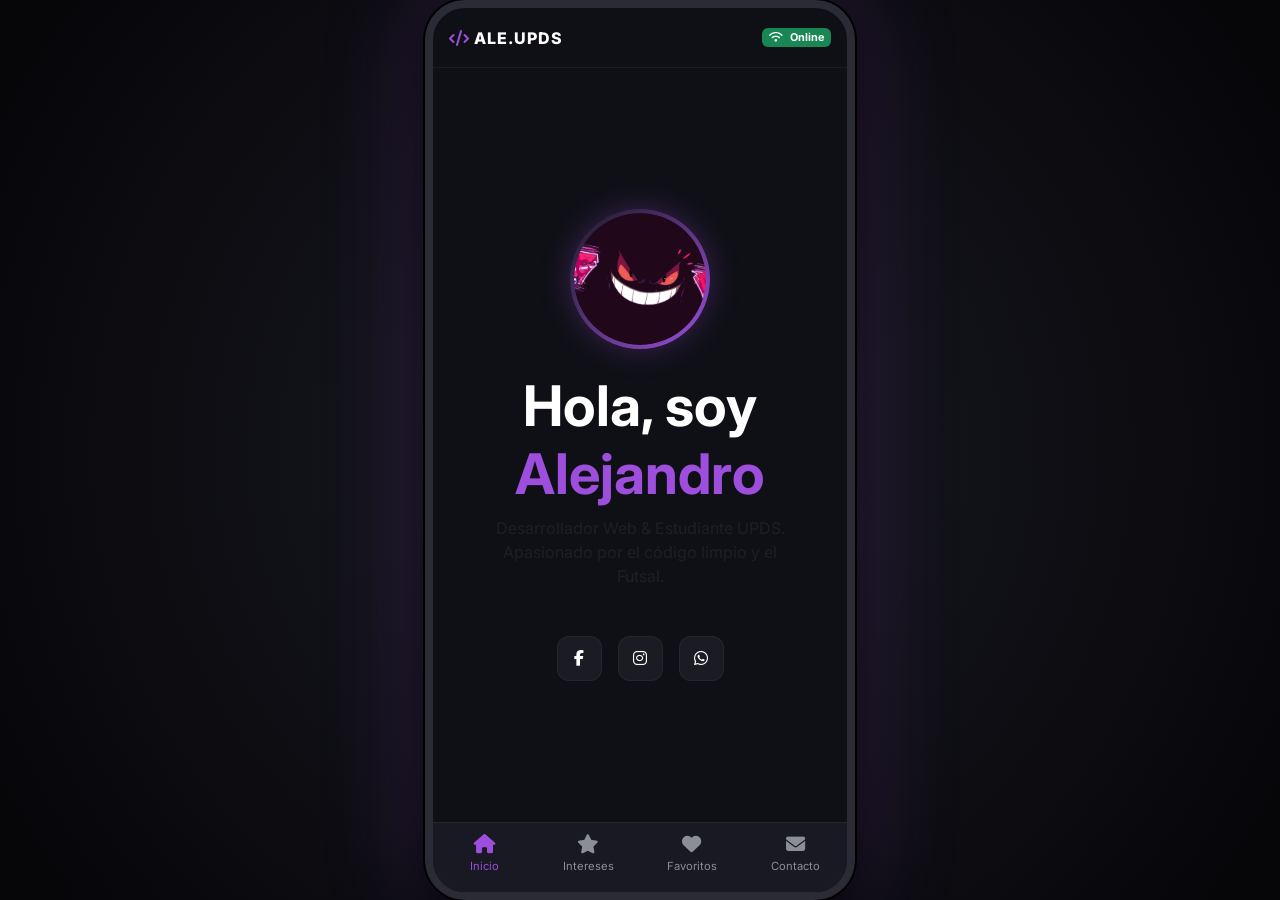
==== commit ab4d2982: "Add files via upload" ====
--- a/index.html
+++ b/index.html
@@ -1,202 +1,222 @@
-<!DOCTYPE html>
-<html lang="es">
-<head>
-    <meta charset="UTF-8">
-    <meta name="viewport" content="width=device-width, initial-scale=1.0, maximum-scale=1.0, user-scalable=no">
-    <title>Portafolio Minimalista | UPDS</title>
-    
-    <!-- PWA DESACTIVADA (Manifest comentado) -->
-    <!-- <link rel="manifest" href="manifest.json"> -->
-    <!-- <meta name="theme-color" content="#15161e"> -->
-    
-    <link rel="apple-touch-icon" href="https://cdn-icons-png.flaticon.com/512/3405/3405862.png">
-
-    <!-- Bootstrap CSS -->
-    <link href="https://cdn.jsdelivr.net/npm/bootstrap@5.3.0/dist/css/bootstrap.min.css" rel="stylesheet">
-    <!-- FontAwesome -->
-    <link rel="stylesheet" href="https://cdnjs.cloudflare.com/ajax/libs/font-awesome/6.4.0/css/all.min.css">
-    <!-- Google Fonts -->
-    <link href="https://fonts.googleapis.com/css2?family=Inter:wght@300;400;600;800&display=swap" rel="stylesheet">
-    
-    <link rel="stylesheet" href="styles.css">
-</head>
-<body>
-
-    <!-- Contenedor Principal App (Modo PC / Móvil) -->
-    <div class="app-container">
-        
-        <!-- Header con Botón de Hidratación -->
-        <header class="app-header">
-            <div class="d-flex justify-content-between align-items-center w-100 px-3">
-                <div class="logo"><i class="fas fa-code text-gengar"></i> DEV.UPDS</div>
-                
-                <!-- BOTÓN DE HIDRATACIÓN -->
-                <div id="contenedorMenu" data-hidratado="false">
-                    <button id="btnHidratar" class="btn btn-sm btn-outline-light rounded-pill px-3">
-                        <i class="fas fa-bolt me-2"></i> Hidratar Página
-                    </button>
-                </div>
-            </div>
-        </header>
-
-        <!-- Contenido Dinámico (Pestañas) -->
-        <main class="app-content">
-            
-            <!-- PESTAÑA 1: INICIO -->
-            <section id="tab-inicio" class="tab-pane active">
-                <div class="d-flex flex-column h-100 justify-content-center align-items-center text-center px-4">
-                    <div class="avatar-minimal mb-4">
-                        <img src="https://cdn-icons-png.flaticon.com/512/3405/3405862.png" alt="Profile" class="img-fluid">
-                    </div>
-                    <h1 class="display-4 fw-bold mb-2 text-white">Hola, soy <br><span class="text-gengar">Alejandro</span></h1>
-                    <p class="text-muted mb-5" style="max-width: 300px;">Desarrollador Web & Estudiante UPDS. Apasionado por el código limpio y el Futsal.</p>
-                    
-                    <div class="d-flex gap-3">
-                        <a href="#" class="social-btn"><i class="fab fa-facebook-f"></i></a>
-                        <a href="#" class="social-btn"><i class="fab fa-instagram"></i></a>
-                        <a href="#" class="social-btn"><i class="fab fa-whatsapp"></i></a>
-                    </div>
-                </div>
-            </section>
-
-            <!-- PESTAÑA 2: INTERESES -->
-            <section id="tab-intereses" class="tab-pane">
-                <div class="h-100 d-flex flex-column justify-content-center px-4">
-                    <h2 class="section-title mb-4">Mis Intereses</h2>
-                    <div class="row g-3">
-                        <div class="col-6">
-                            <div class="minimal-card">
-                                <i class="fas fa-code text-gengar mb-2 fs-4"></i>
-                                <h6 class="text-white mb-0">Coding</h6>
-                                <small class="text-muted">Web Dev</small>
-                            </div>
-                        </div>
-                        <div class="col-6">
-                            <div class="minimal-card">
-                                <i class="fas fa-futbol text-gengar mb-2 fs-4"></i>
-                                <h6 class="text-white mb-0">Futsal</h6>
-                                <small class="text-muted">Deporte</small>
-                            </div>
-                        </div>
-                        <div class="col-6">
-                            <div class="minimal-card">
-                                <i class="fas fa-gamepad text-gengar mb-2 fs-4"></i>
-                                <h6 class="text-white mb-0">Gaming</h6>
-                                <small class="text-muted">E-Sports</small>
-                            </div>
-                        </div>
-                        <div class="col-6">
-                            <div class="minimal-card">
-                                <i class="fas fa-music text-gengar mb-2 fs-4"></i>
-                                <h6 class="text-white mb-0">Música</h6>
-                                <small class="text-muted">Trap/HipHop</small>
-                            </div>
-                        </div>
-                    </div>
-                </div>
-            </section>
-
-            <!-- PESTAÑA 3: FAVORITOS (DOM) -->
-            <section id="tab-favoritos" class="tab-pane">
-                <div class="h-100 d-flex flex-column px-4 py-4 overflow-auto">
-                    <h2 class="section-title mb-3">Favoritos</h2>
-                    
-                    <!-- Selector de Música Minimalista -->
-                    <div class="mb-3">
-                        <label class="form-label text-muted small text-uppercase">Artista</label>
-                        <select id="artista" class="form-select minimal-input" disabled>
-                            <option value="">Seleccionar...</option>
-                            <option value="duki">Duki</option>
-                            <option value="cro">C.R.O</option>
-                        </select>
-                    </div>
-                    <div class="mb-4">
-                        <label class="form-label text-muted small text-uppercase">Canción</label>
-                        <select id="cancion" class="form-select minimal-input" disabled>
-                            <option value="">Elige artista primero</option>
-                        </select>
-                        <div id="info-cancion" class="mt-2 text-gengar small fw-bold" style="display:none;"></div>
-                    </div>
-
-                    <!-- Filtro de Juegos Minimalista -->
-                    <div class="mt-auto">
-                        <label class="form-label text-muted small text-uppercase">Juegos</label>
-                        <div class="d-flex gap-2 mb-3 overflow-auto pb-2">
-                            <button class="btn btn-sm btn-outline-light rounded-pill filter-btn" data-cat="todos" disabled>Todos</button>
-                            <button class="btn btn-sm btn-outline-light rounded-pill filter-btn" data-cat="mmorpg" disabled>MMO</button>
-                            <button class="btn btn-sm btn-outline-light rounded-pill filter-btn" data-cat="moba" disabled>MOBA</button>
-                        </div>
-                        <div id="contenedor-juegos" class="d-flex flex-column gap-2"></div>
-                    </div>
-                </div>
-            </section>
-
-            <!-- PESTAÑA 4: CONTACTO -->
-            <section id="tab-contacto" class="tab-pane">
-                <div class="h-100 d-flex flex-column justify-content-center px-4">
-                    <h2 class="section-title mb-4">Contacto</h2>
-                    <form id="contact-form" novalidate>
-                        <div class="mb-3">
-                            <input type="text" class="form-control minimal-input" id="nombre" placeholder="Nombre" disabled>
-                            <small class="text-danger error-msg" id="error-nombre"></small>
-                        </div>
-                        <div class="mb-3">
-                            <input type="email" class="form-control minimal-input" id="email" placeholder="Email" disabled>
-                            <small class="text-danger error-msg" id="error-email"></small>
-                        </div>
-                        <div class="mb-3">
-                            <textarea class="form-control minimal-input" id="mensaje" rows="2" placeholder="Mensaje" disabled></textarea>
-                            <small class="text-danger error-msg" id="error-mensaje"></small>
-                        </div>
-                        <div class="form-check mb-3">
-                            <input class="form-check-input" type="checkbox" id="terminos" disabled>
-                            <label class="form-check-label text-muted small" for="terminos">Acepto términos</label>
-                            <small class="text-danger error-msg d-block" id="error-terminos"></small>
-                        </div>
-                        <button type="submit" class="btn btn-gengar w-100 py-2" disabled>ENVIAR</button>
-                        <div id="mensaje-exito" class="text-success text-center mt-2 small fw-bold" style="display:none;">¡Enviado!</div>
-                    </form>
-                </div>
-            </section>
-
-        </main>
-
-        <!-- Barra de Navegación Inferior (App Style) -->
-        <nav class="app-nav">
-            <a href="#" class="nav-item active" data-target="tab-inicio">
-                <i class="fas fa-home"></i>
-                <span>Inicio</span>
-            </a>
-            <a href="#" class="nav-item" data-target="tab-intereses">
-                <i class="fas fa-star"></i>
-                <span>Intereses</span>
-            </a>
-            <a href="#" class="nav-item" data-target="tab-favoritos">
-                <i class="fas fa-heart"></i>
-                <span>Favoritos</span>
-            </a>
-            <a href="#" class="nav-item" data-target="tab-contacto">
-                <i class="fas fa-envelope"></i>
-                <span>Contacto</span>
-            </a>
-        </nav>
-
-    </div>
-
-    <script src="https://cdn.jsdelivr.net/npm/bootstrap@5.3.0/dist/js/bootstrap.bundle.min.js"></script>
-    <script src="script.js"></script>
-    
-    <!-- PWA DESACTIVADA: Service Worker eliminado -->
-    <!-- 
-    <script>
-        if ('serviceWorker' in navigator) {
-            window.addEventListener('load', () => {
-                navigator.serviceWorker.register('sw.js')
-                    .then(reg => console.log('SW registrado'))
-                    .catch(err => console.log('SW error', err));
-            });
-        }
-    </script> 
-    -->
-</body>
-</html>+<!DOCTYPE html>
+<html lang="es">
+<head>
+    <meta charset="UTF-8">
+    <meta name="viewport" content="width=device-width, initial-scale=1.0, maximum-scale=1.0, user-scalable=no">
+    <title>Portafolio Minimalista | UPDS</title>
+    
+    <!-- PWA DESACTIVADA (Manifest comentado) -->
+    <!-- <link rel="manifest" href="manifest.json"> -->
+    <!-- <meta name="theme-color" content="#15161e"> -->
+    
+    <link rel="apple-touch-icon" href="img/foto1.jpg">
+
+    <!-- Bootstrap CSS -->
+    <link href="https://cdn.jsdelivr.net/npm/bootstrap@5.3.0/dist/css/bootstrap.min.css" rel="stylesheet">
+    <!-- FontAwesome -->
+    <link rel="stylesheet" href="https://cdnjs.cloudflare.com/ajax/libs/font-awesome/6.4.0/css/all.min.css">
+    <!-- Google Fonts -->
+    <link href="https://fonts.googleapis.com/css2?family=Inter:wght@300;400;600;800&display=swap" rel="stylesheet">
+    
+    <link rel="stylesheet" href="styles.css">
+</head>
+<body>
+
+    <!-- Contenedor Principal App (Modo PC / Móvil) -->
+    <div class="app-container">
+        
+        <!-- Header Minimalista -->
+        <header class="app-header">
+            <div class="d-flex justify-content-between align-items-center w-100 px-3">
+                <div class="logo"><i class="fas fa-code text-gengar"></i> ALE.UPDS</div>
+                <span id="badgeEstadoRed" class="badge bg-success" style="font-size: 0.68rem;">
+                    <i class="fas fa-wifi me-1"></i> Online
+                </span>
+            </div>
+        </header>
+
+        <!-- Contenido Dinámico (Pestañas) -->
+        <main class="app-content">
+            
+            <!-- PESTAÑA 1: INICIO -->
+            <section id="tab-inicio" class="tab-pane active">
+                <div class="d-flex flex-column h-100 justify-content-center align-items-center text-center px-4">
+                    
+                    <!-- Carrusel de Fotos Locales (img/foto1.jpg, img/foto2.jpg, img/foto3.jpg) -->
+                    <div id="carruselAvatar" class="carousel slide carousel-fade avatar-minimal mb-4" data-bs-ride="carousel" data-bs-interval="2800">
+                        <div class="carousel-inner w-100 h-100">
+                            <div class="carousel-item active w-100 h-100">
+                                <img src="img/foto1.jpg" alt="Alejandro Foto 1" class="d-block w-100 h-100">
+                            </div>
+                            <div class="carousel-item w-100 h-100">
+                                <img src="img/foto2.jpg" alt="Alejandro Foto 2" class="d-block w-100 h-100">
+                            </div>
+                            <div class="carousel-item w-100 h-100">
+                                <img src="img/foto3.jpg" alt="Alejandro Foto 3" class="d-block w-100 h-100">
+                            </div>
+                        </div>
+                        <button class="carousel-control-prev" type="button" data-bs-target="#carruselAvatar" data-bs-slide="prev" style="width: 26px; opacity: 0.4;">
+                            <span class="carousel-control-prev-icon" aria-hidden="true" style="width: 12px; height: 12px;"></span>
+                            <span class="visually-hidden">Anterior</span>
+                        </button>
+                        <button class="carousel-control-next" type="button" data-bs-target="#carruselAvatar" data-bs-slide="next" style="width: 26px; opacity: 0.4;">
+                            <span class="carousel-control-next-icon" aria-hidden="true" style="width: 12px; height: 12px;"></span>
+                            <span class="visually-hidden">Siguiente</span>
+                        </button>
+                    </div>
+
+                    <h1 class="display-4 fw-bold mb-2 text-white">Hola, soy <br><span class="text-gengar">Alejandro</span></h1>
+                    <p class="text-muted mb-5" style="max-width: 300px;">Desarrollador Web & Estudiante UPDS. Apasionado por el código limpio y el Futsal.</p>
+                    
+                    <!-- Clases semánticas mantenidas: .redes-contacto -->
+                    <div class="d-flex gap-3">
+                        <a href="#" class="redes-contacto"><i class="fab fa-facebook-f"></i></a>
+                        <a href="#" class="redes-contacto"><i class="fab fa-instagram"></i></a>
+                        <a href="#" class="redes-contacto"><i class="fab fa-whatsapp"></i></a>
+                    </div>
+                </div>
+            </section>
+
+            <!-- PESTAÑA 2: INTERESES -->
+            <section id="tab-intereses" class="tab-pane">
+                <div class="h-100 d-flex flex-column justify-content-center px-4">
+                    <h2 class="section-title mb-4">Mis Intereses</h2>
+                    <div class="row g-3">
+                        <div class="col-6">
+                            <div class="minimal-card card-destacada tarjeta-item" data-nombre="Coding">
+                                <i class="fas fa-code text-gengar mb-2 fs-4"></i>
+                                <h6 class="text-white mb-0">Coding</h6>
+                                <small class="text-muted">Web Dev</small>
+                            </div>
+                        </div>
+                        <div class="col-6">
+                            <div class="minimal-card card-destacada tarjeta-item" data-nombre="Futsal">
+                                <i class="fas fa-futbol text-gengar mb-2 fs-4"></i>
+                                <h6 class="text-white mb-0">Futsal</h6>
+                                <small class="text-muted">Deporte</small>
+                            </div>
+                        </div>
+                        <div class="col-6">
+                            <div class="minimal-card card-destacada tarjeta-item" data-nombre="Gaming">
+                                <i class="fas fa-gamepad text-gengar mb-2 fs-4"></i>
+                                <h6 class="text-white mb-0">Gaming</h6>
+                                <small class="text-muted">E-Sports</small>
+                            </div>
+                        </div>
+                        <div class="col-6">
+                            <div class="minimal-card card-destacada tarjeta-item" data-nombre="Música">
+                                <i class="fas fa-music text-gengar mb-2 fs-4"></i>
+                                <h6 class="text-white mb-0">Música</h6>
+                                <small class="text-muted">Trap/HipHop</small>
+                            </div>
+                        </div>
+                    </div>
+                </div>
+            </section>
+
+            <!-- PESTAÑA 3: FAVORITOS (DOM) -->
+            <section id="tab-favoritos" class="tab-pane">
+                <div class="h-100 d-flex flex-column px-4 py-4 overflow-auto">
+                    <h2 class="section-title mb-3">Favoritos</h2>
+                    
+                    <!-- Selector de Música Minimalista (Habilitados por defecto) -->
+                    <div class="mb-3">
+                        <label class="form-label text-muted small text-uppercase">Artista</label>
+                        <select id="artista" class="form-select minimal-input">
+                            <option value="">Seleccionar...</option>
+                            <option value="duki">Duki</option>
+                            <option value="cro">C.R.O</option>
+                        </select>
+                    </div>
+                    <div class="mb-4">
+                        <label class="form-label text-muted small text-uppercase">Canción</label>
+                        <select id="cancion" class="form-select minimal-input">
+                            <option value="">Elige artista primero</option>
+                        </select>
+                        <div id="info-cancion" class="mt-2 text-gengar small fw-bold" style="display:none;"></div>
+                    </div>
+
+                    <!-- Filtro de Juegos Minimalista (Habilitados por defecto con Delegación) -->
+                    <div class="mt-auto">
+                        <label class="form-label text-muted small text-uppercase">Juegos</label>
+                        <div class="d-flex gap-2 mb-3 overflow-auto pb-2" id="filtros-juegos">
+                            <button class="btn btn-sm btn-outline-light rounded-pill filter-btn active" data-cat="todos">Todos</button>
+                            <button class="btn btn-sm btn-outline-light rounded-pill filter-btn" data-cat="mmorpg">MMO</button>
+                            <button class="btn btn-sm btn-outline-light rounded-pill filter-btn" data-cat="moba">MOBA</button>
+                        </div>
+                        <div id="contenedor-juegos" class="d-flex flex-column gap-2"></div>
+                    </div>
+                </div>
+            </section>
+
+            <!-- PESTAÑA 4: CONTACTO -->
+            <section id="tab-contacto" class="tab-pane">
+                <div class="h-100 d-flex flex-column justify-content-center px-4">
+                    <h2 class="section-title mb-4">Contacto</h2>
+                    <form id="contact-form" novalidate>
+                        <div class="mb-3">
+                            <input type="text" class="form-control minimal-input" id="nombre" placeholder="Nombre">
+                            <small class="text-danger error-msg" id="error-nombre"></small>
+                        </div>
+                        <div class="mb-3">
+                            <input type="email" class="form-control minimal-input" id="email" placeholder="Email">
+                            <small class="text-danger error-msg" id="error-email"></small>
+                        </div>
+                        <div class="mb-3">
+                            <textarea class="form-control minimal-input" id="mensaje" rows="2" placeholder="Mensaje"></textarea>
+                            <small class="text-danger error-msg" id="error-mensaje"></small>
+                        </div>
+                        <div class="form-check mb-3">
+                            <input class="form-check-input" type="checkbox" id="terminos">
+                            <label class="form-check-label text-muted small" for="terminos">Acepto términos</label>
+                            <small class="text-danger error-msg d-block" id="error-terminos"></small>
+                        </div>
+                        <button type="submit" class="btn btn-gengar w-100 py-2">ENVIAR</button>
+                        <div id="mensaje-exito" class="text-success text-center mt-2 small fw-bold" style="display:none;">¡Enviado con éxito!</div>
+                    </form>
+                </div>
+            </section>
+
+        </main>
+
+        <!-- Barra de Navegación Inferior (App Style con Delegación de Eventos) -->
+        <nav class="app-nav">
+            <a href="#" class="nav-item active" data-target="tab-inicio">
+                <i class="fas fa-home"></i>
+                <span>Inicio</span>
+            </a>
+            <a href="#" class="nav-item" data-target="tab-intereses">
+                <i class="fas fa-star"></i>
+                <span>Intereses</span>
+            </a>
+            <a href="#" class="nav-item" data-target="tab-favoritos">
+                <i class="fas fa-heart"></i>
+                <span>Favoritos</span>
+            </a>
+            <a href="#" class="nav-item" data-target="tab-contacto">
+                <i class="fas fa-envelope"></i>
+                <span>Contacto</span>
+            </a>
+        </nav>
+
+    </div>
+
+    <!-- Scripts: jQuery, Bootstrap y Script principal -->
+    <script src="https://code.jquery.com/jquery-3.6.0.min.js"></script>
+    <script src="https://cdn.jsdelivr.net/npm/bootstrap@5.3.0/dist/js/bootstrap.bundle.min.js"></script>
+    <script src="script.js"></script>
+    
+    <!-- PWA DESACTIVADA (Service Worker comentado) -->
+    <!-- 
+    <script>
+        if ('serviceWorker' in navigator) {
+            window.addEventListener('load', () => {
+                navigator.serviceWorker.register('sw.js')
+                    .then(reg => console.log('SW registrado'))
+                    .catch(err => console.log('SW error', err));
+            });
+        }
+    </script> 
+    -->
+</body>
+</html>
--- a/styles.css
+++ b/styles.css
@@ -1,250 +1,252 @@
-:root {
-    --bg-dark: #0f1016;
-    --bg-card: #1a1b23;
-    --gengar-purple: #9d4edd;
-    --gengar-glow: rgba(157, 77, 221, 0.3);
-    --text-main: #ffffff;
-    --text-muted: #8b8d98;
-}
-
-* {
-    box-sizing: border-box;
-    -webkit-tap-highlight-color: transparent;
-}
-
-body {
-    background-color: var(--bg-dark);
-    color: var(--text-main);
-    font-family: 'Inter', sans-serif;
-    margin: 0;
-    padding: 0;
-    height: 100vh;
-    overflow: hidden;
-}
-
-/* ==========================================
-   CONTENEDOR PRINCIPAL (MÓVIL POR DEFECTO)
-   ========================================== */
-.app-container {
-    display: flex;
-    flex-direction: column;
-    height: 100vh;
-    width: 100%; /* En móvil ocupa todo el ancho */
-    background: var(--bg-dark);
-    position: relative;
-    margin: 0 auto;
-    transition: all 0.3s ease;
-}
-
-/* ==========================================
-   MODO PC / ESCRITORIO (Simula un Smartphone)
-   ========================================== */
-@media (min-width: 1025px) {
-    body {
-        /* Fondo exterior para resaltar el marco */
-        background: radial-gradient(circle at center, #1a1b23 0%, #050508 100%);
-        display: flex;
-        align-items: center;
-        justify-content: center;
-    }
-
-    .app-container {
-        /* Marco de smartphone centrado */
-        max-width: 430px; /* Ancho típico de móvil */
-        height: 85vh;     /* No llega al 100% para que se vea el marco */
-        max-height: 850px;
-        border-radius: 40px; /* Bordes redondeados tipo teléfono */
-        border: 8px solid #2a2b35; /* Bisel del teléfono */
-        box-shadow: 
-            0 0 0 2px #000, 
-            0 20px 50px rgba(0,0,0,0.8), 
-            0 0 100px var(--gengar-glow);
-        overflow: hidden; /* Para que nada se salga del marco */
-    }
-
-    /* Ocultar scrollbar en el marco */
-    .app-container::-webkit-scrollbar {
-        display: none;
-    }
-}
-
-/* Header */
-.app-header {
-    height: 60px;
-    display: flex;
-    align-items: center;
-    border-bottom: 1px solid rgba(255,255,255,0.05);
-    flex-shrink: 0;
-    position: relative;
-}
-
-.logo {
-    font-weight: 800;
-    letter-spacing: 1px;
-}
-
-/* Botón de Hidratación */
-#btnHidratar {
-    transition: all 0.3s ease;
-}
-
-#btnHidratar.hidratado {
-    background-color: var(--gengar-purple);
-    border-color: var(--gengar-purple);
-    color: white;
-    box-shadow: 0 0 15px var(--gengar-glow);
-}
-
-#btnHidratar.hidratado i {
-    animation: pulse 1s infinite;
-}
-
-@keyframes pulse {
-    0% { transform: scale(1); }
-    50% { transform: scale(1.2); }
-    100% { transform: scale(1); }
-}
-
-/* Contenido Principal */
-.app-content {
-    flex-grow: 1;
-    position: relative;
-    overflow: hidden;
-}
-
-.tab-pane {
-    position: absolute;
-    top: 0;
-    left: 0;
-    width: 100%;
-    height: 100%;
-    opacity: 0;
-    visibility: hidden;
-    transition: opacity 0.3s ease;
-    overflow-y: auto;
-}
-
-.tab-pane.active {
-    opacity: 1;
-    visibility: visible;
-}
-
-/* Tipografía y Utilidades */
-.text-gengar { color: var(--gengar-purple) !important; }
-.section-title { font-weight: 800; letter-spacing: -1px; }
-
-/* Avatar Minimalista */
-.avatar-minimal {
-    width: 120px;
-    height: 120px;
-    border-radius: 50%;
-    background: linear-gradient(135deg, var(--bg-card), var(--gengar-purple));
-    padding: 4px;
-    box-shadow: 0 0 30px var(--gengar-glow);
-}
-.avatar-minimal img {
-    width: 100%;
-    height: 100%;
-    object-fit: cover;
-    border-radius: 50%;
-    background: #000;
-}
-
-/* Botones Sociales */
-.social-btn {
-    width: 45px;
-    height: 45px;
-    display: flex;
-    align-items: center;
-    justify-content: center;
-    border-radius: 12px;
-    background: var(--bg-card);
-    color: white;
-    text-decoration: none;
-    transition: 0.2s;
-    border: 1px solid rgba(255,255,255,0.05);
-}
-.social-btn:hover {
-    background: var(--gengar-purple);
-    transform: translateY(-2px);
-}
-
-/* Tarjetas Minimalistas */
-.minimal-card {
-    background: var(--bg-card);
-    padding: 20px;
-    border-radius: 16px;
-    text-align: center;
-    border: 1px solid rgba(255,255,255,0.05);
-    transition: 0.2s;
-}
-.minimal-card:hover {
-    border-color: var(--gengar-purple);
-    background: #1f202b;
-}
-
-/* Inputs Minimalistas */
-.minimal-input {
-    background-color: var(--bg-card);
-    border: 1px solid rgba(255,255,255,0.1);
-    color: white;
-    border-radius: 12px;
-    padding: 12px;
-}
-.minimal-input:focus {
-    background-color: var(--bg-card);
-    color: white;
-    border-color: var(--gengar-purple);
-    box-shadow: 0 0 0 3px var(--gengar-glow);
-}
-.minimal-input::placeholder { color: var(--text-muted); }
-
-/* Inputs Deshabilitados (Antes de Hidratar) */
-.minimal-input:disabled,
-.btn:disabled {
-    opacity: 0.5;
-    cursor: not-allowed;
-}
-
-.btn-gengar {
-    background: var(--gengar-purple);
-    border: none;
-    font-weight: 600;
-    letter-spacing: 1px;
-}
-.btn-gengar:hover { background: #b366ff; }
-
-/* Nav Inferior */
-.app-nav {
-    height: 70px;
-    background: rgba(26, 27, 35, 0.95);
-    backdrop-filter: blur(10px);
-    border-top: 1px solid rgba(255,255,255,0.05);
-    display: flex;
-    justify-content: space-around;
-    align-items: center;
-    flex-shrink: 0;
-    padding-bottom: 5px;
-}
-
-.nav-item {
-    display: flex;
-    flex-direction: column;
-    align-items: center;
-    text-decoration: none;
-    color: var(--text-muted);
-    font-size: 0.7rem;
-    gap: 4px;
-    transition: 0.2s;
-    width: 60px;
-}
-.nav-item i { font-size: 1.2rem; }
-.nav-item.active { color: var(--gengar-purple); }
-.nav-item:hover { color: white; }
-
-/* Errores */
-.error-msg { display: none; font-size: 0.75rem; margin-top: 5px; }
-.input-error { border-color: #dc3545 !important; }
-
-/* Scrollbar Personalizada (Oculta) */
-::-webkit-scrollbar { width: 0px; background: transparent; }+:root {
+    --bg-dark: #0f1016;
+    --bg-card: #1a1b23;
+    --gengar-purple: #9d4edd;
+    --gengar-glow: rgba(157, 77, 221, 0.3);
+    --text-main: #ffffff;
+    --text-muted: #8b8d98;
+}
+
+* {
+    box-sizing: border-box;
+    -webkit-tap-highlight-color: transparent;
+}
+
+body {
+    background-color: var(--bg-dark);
+    color: var(--text-main);
+    font-family: 'Inter', sans-serif;
+    margin: 0;
+    padding: 0;
+    /* Unidades dinámicas para evitar desbordamiento en móviles */
+    min-height: 100dvh;
+    height: 100dvh;
+    overflow: hidden;
+}
+
+/* ==========================================
+   CONTENEDOR PRINCIPAL (MÓVIL POR DEFECTO)
+   ========================================== */
+.app-container {
+    display: flex;
+    flex-direction: column;
+    min-height: 100dvh;
+    height: 100dvh;
+    width: 100%;
+    background: var(--bg-dark);
+    position: relative;
+    margin: 0 auto;
+    transition: all 0.3s ease;
+}
+
+/* ==========================================
+   MODO PC / ESCRITORIO (Marco de Smartphone)
+   ========================================== */
+@media (min-width: 1025px) {
+    body {
+        background: radial-gradient(circle at center, #1a1b23 0%, #050508 100%);
+        display: flex;
+        align-items: center;
+        justify-content: center;
+    }
+
+    .app-container {
+        max-width: 430px;
+        height: 85dvh;
+        max-height: 850px;
+        border-radius: 40px;
+        border: 8px solid #2a2b35;
+        box-shadow: 
+            0 0 0 2px #000, 
+            0 20px 50px rgba(0,0,0,0.8), 
+            0 0 100px var(--gengar-glow);
+        overflow: hidden;
+    }
+}
+
+/* Header Minimalista */
+.app-header {
+    height: 60px;
+    display: flex;
+    align-items: center;
+    border-bottom: 1px solid rgba(255,255,255,0.05);
+    flex-shrink: 0;
+    position: relative;
+}
+
+.logo {
+    font-weight: 800;
+    letter-spacing: 1px;
+}
+
+/* Contenido Principal */
+.app-content {
+    flex-grow: 1;
+    position: relative;
+    overflow: hidden;
+}
+
+.tab-pane {
+    position: absolute;
+    top: 0;
+    left: 0;
+    width: 100%;
+    height: 100%;
+    opacity: 0;
+    visibility: hidden;
+    transition: opacity 0.3s ease;
+    overflow-y: auto;
+}
+
+.tab-pane.active {
+    opacity: 1;
+    visibility: visible;
+}
+
+/* Tipografía y Utilidades */
+.text-gengar { color: var(--gengar-purple) !important; }
+.section-title { font-weight: 800; letter-spacing: -1px; }
+
+/* Avatar Minimalista con Carrusel */
+.avatar-minimal {
+    width: 140px;
+    height: 140px;
+    border-radius: 50%;
+    background: linear-gradient(135deg, var(--bg-card), var(--gengar-purple));
+    padding: 4px;
+    box-shadow: 0 0 30px var(--gengar-glow);
+    position: relative;
+    overflow: hidden;
+}
+
+.avatar-minimal .carousel-inner,
+.avatar-minimal .carousel-item {
+    width: 100%;
+    height: 100%;
+    border-radius: 50%;
+}
+
+.avatar-minimal img {
+    width: 100%;
+    height: 100%;
+    object-fit: cover;
+    border-radius: 50%;
+    background: #000;
+}
+
+.avatar-minimal .carousel-control-prev,
+.avatar-minimal .carousel-control-next {
+    width: 25px;
+    height: 100%;
+    opacity: 0;
+    transition: opacity 0.2s ease;
+}
+
+.avatar-minimal:hover .carousel-control-prev,
+.avatar-minimal:hover .carousel-control-next {
+    opacity: 0.6;
+}
+
+/* Botones Sociales (Clases Semánticas) */
+.redes-contacto {
+    width: 45px;
+    height: 45px;
+    display: flex;
+    align-items: center;
+    justify-content: center;
+    border-radius: 12px;
+    background: var(--bg-card);
+    color: white;
+    text-decoration: none;
+    transition: 0.2s;
+    border: 1px solid rgba(255,255,255,0.05);
+}
+.redes-contacto:hover {
+    background: var(--gengar-purple);
+    transform: translateY(-2px);
+}
+
+/* Tarjetas Semánticas y Optimizadas (.card-destacada para navegadores Brave/Opera) */
+.minimal-card,
+.card-destacada,
+.tarjeta-item {
+    background: var(--bg-card);
+    padding: 20px;
+    border-radius: 16px;
+    text-align: center;
+    border: 1px solid rgba(255,255,255,0.05);
+    transition: 0.2s;
+    cursor: pointer;
+    user-select: none;
+}
+.minimal-card:hover,
+.card-destacada:hover,
+.tarjeta-item:hover {
+    border-color: var(--gengar-purple);
+    background: #1f202b;
+    transform: translateY(-2px);
+}
+.tarjeta-item.tarjeta-seleccionada {
+    border-color: var(--gengar-purple);
+    background: #251e33;
+    box-shadow: 0 0 15px var(--gengar-glow);
+}
+
+/* Inputs Minimalistas (Habilitados por defecto) */
+.minimal-input {
+    background-color: var(--bg-card);
+    border: 1px solid rgba(255,255,255,0.1);
+    color: white;
+    border-radius: 12px;
+    padding: 12px;
+}
+.minimal-input:focus {
+    background-color: var(--bg-card);
+    color: white;
+    border-color: var(--gengar-purple);
+    box-shadow: 0 0 0 3px var(--gengar-glow);
+}
+.minimal-input::placeholder { color: var(--text-muted); }
+
+.btn-gengar {
+    background: var(--gengar-purple);
+    border: none;
+    font-weight: 600;
+    letter-spacing: 1px;
+}
+.btn-gengar:hover { background: #b366ff; }
+
+/* Nav Inferior con Delegación */
+.app-nav {
+    height: 70px;
+    background: rgba(26, 27, 35, 0.95);
+    backdrop-filter: blur(10px);
+    border-top: 1px solid rgba(255,255,255,0.05);
+    display: flex;
+    justify-content: space-around;
+    align-items: center;
+    flex-shrink: 0;
+    padding-bottom: 5px;
+}
+
+.nav-item {
+    display: flex;
+    flex-direction: column;
+    align-items: center;
+    text-decoration: none;
+    color: var(--text-muted);
+    font-size: 0.7rem;
+    gap: 4px;
+    transition: 0.2s;
+    width: 60px;
+}
+.nav-item i { font-size: 1.2rem; }
+.nav-item.active { color: var(--gengar-purple); }
+.nav-item:hover { color: white; }
+
+/* Errores */
+.error-msg { display: none; font-size: 0.75rem; margin-top: 5px; }
+.input-error { border-color: #dc3545 !important; }
+
+/* Scrollbar Personalizada (Oculta) */
+::-webkit-scrollbar { width: 0px; background: transparent; }
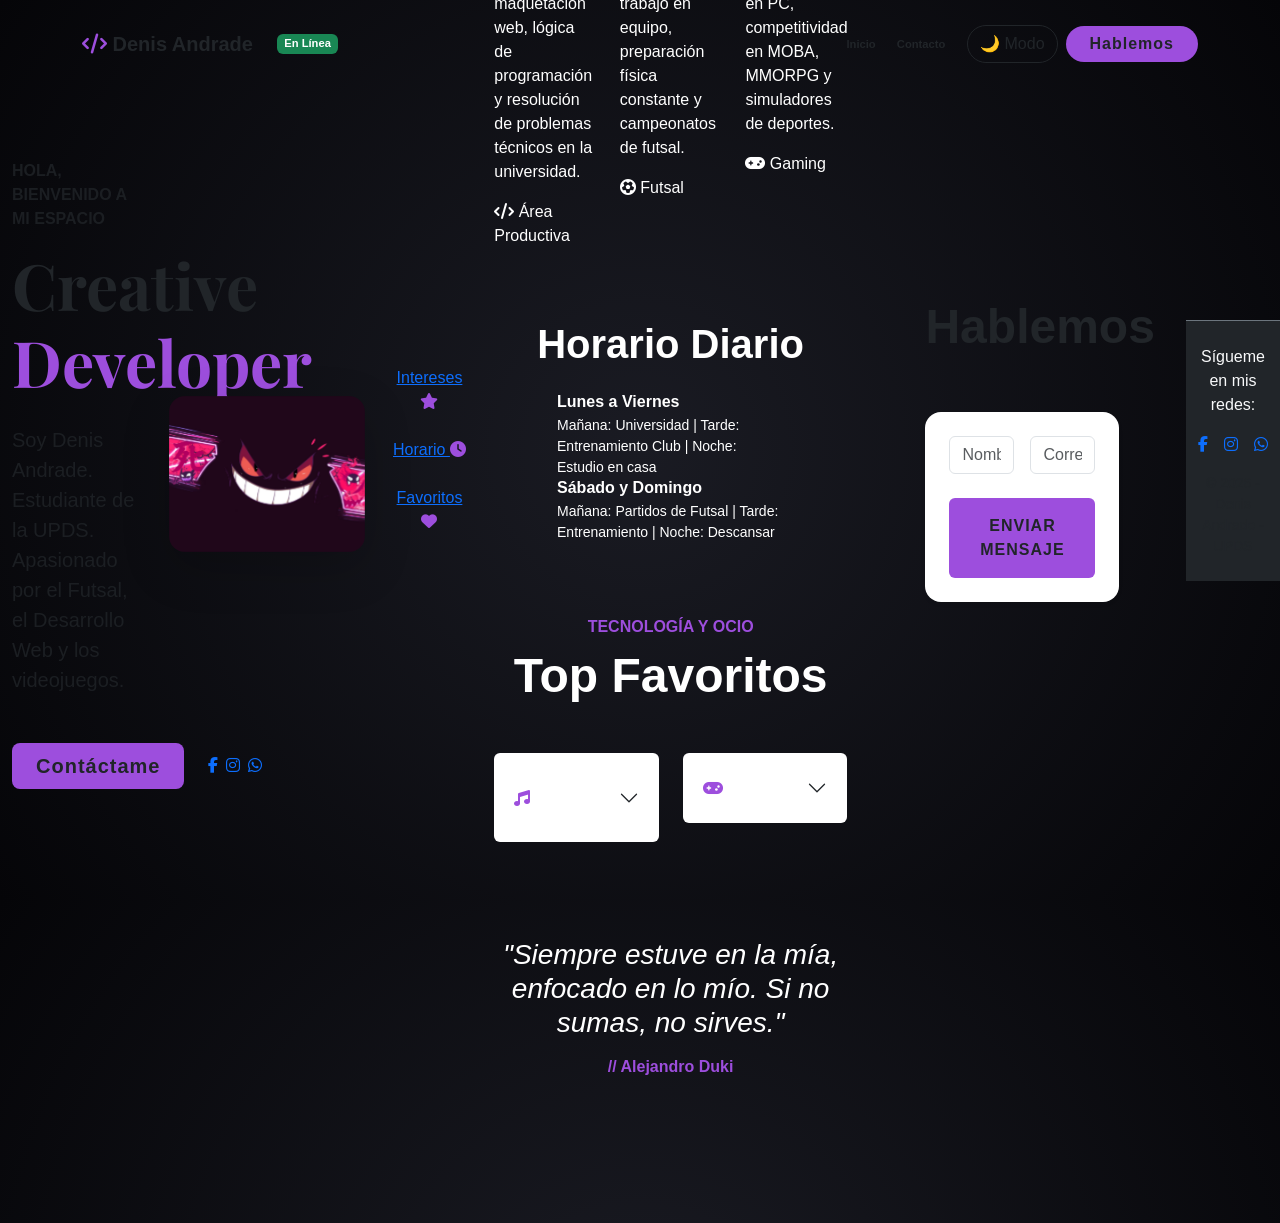
==== commit f75e38e3: "index.html" ====
--- a/index.html
+++ b/index.html
@@ -2,221 +2,272 @@
 <html lang="es">
 <head>
     <meta charset="UTF-8">
-    <meta name="viewport" content="width=device-width, initial-scale=1.0, maximum-scale=1.0, user-scalable=no">
-    <title>Portafolio Minimalista | UPDS</title>
+    <meta name="viewport" content="width=device-width, initial-scale=1.0">
+    <title>Portafolio Denis Andrade | UPDS</title>
     
-    <!-- PWA DESACTIVADA (Manifest comentado) -->
-    <!-- <link rel="manifest" href="manifest.json"> -->
-    <!-- <meta name="theme-color" content="#15161e"> -->
-    
-    <link rel="apple-touch-icon" href="img/foto1.jpg">
-
     <!-- Bootstrap CSS -->
     <link href="https://cdn.jsdelivr.net/npm/bootstrap@5.3.0/dist/css/bootstrap.min.css" rel="stylesheet">
     <!-- FontAwesome -->
     <link rel="stylesheet" href="https://cdnjs.cloudflare.com/ajax/libs/font-awesome/6.4.0/css/all.min.css">
     <!-- Google Fonts -->
-    <link href="https://fonts.googleapis.com/css2?family=Inter:wght@300;400;600;800&display=swap" rel="stylesheet">
+    <link href="https://fonts.googleapis.com/css2?family=Playfair+Display:wght@700&family=Poppins:wght@300;400;600&display=swap" rel="stylesheet">
     
+    <!-- PWA Manifest (Del PDF) -->
+    <link rel="manifest" href="manifest.json">
+    <meta name="theme-color" content="#8e24aa">
+
+    <!-- Nuestros estilos -->
     <link rel="stylesheet" href="styles.css">
 </head>
 <body>
 
-    <!-- Contenedor Principal App (Modo PC / Móvil) -->
-    <div class="app-container">
-        
-        <!-- Header Minimalista -->
-        <header class="app-header">
-            <div class="d-flex justify-content-between align-items-center w-100 px-3">
-                <div class="logo"><i class="fas fa-code text-gengar"></i> ALE.UPDS</div>
-                <span id="badgeEstadoRed" class="badge bg-success" style="font-size: 0.68rem;">
-                    <i class="fas fa-wifi me-1"></i> Online
-                </span>
-            </div>
-        </header>
-
-        <!-- Contenido Dinámico (Pestañas) -->
-        <main class="app-content">
+    <!-- NAVBAR SUPERIOR -->
+    <nav class="navbar navbar-expand-lg bg-transparent fixed-top pt-4">
+        <div class="container">
+            <a class="navbar-brand fw-bold text-dark" href="#"><i class="fas fa-code text-gengar"></i> Denis Andrade</a>
             
-            <!-- PESTAÑA 1: INICIO -->
-            <section id="tab-inicio" class="tab-pane active">
-                <div class="d-flex flex-column h-100 justify-content-center align-items-center text-center px-4">
+            <!-- Indicador Offline/Online (Del PDF) -->
+            <span id="estadoRed" class="badge bg-success ms-2" style="font-size: 0.7rem;">En Línea</span>
+
+            <button class="navbar-toggler border-0 shadow-none" type="button" data-bs-toggle="collapse" data-bs-target="#navbarNav">
+                <span class="navbar-toggler-icon"></span>
+            </button>
+            <div class="collapse navbar-collapse" id="navbarNav">
+                <ul class="navbar-nav ms-auto fw-semibold">
+                    <li class="nav-item"><a class="nav-link text-dark" href="#inicio">Inicio</a></li>
+                    <li class="nav-item"><a class="nav-link text-dark" href="#contacto">Contacto</a></li>
+                </ul>
+                <!-- Botón Modo Oscuro (Del PDF DOM/Hidratación) -->
+                <button id="themeBtn" class="btn btn-outline-dark ms-3 rounded-pill btn-tactil">🌙 Modo</button>
+                <a href="#contacto" class="btn btn-gengar ms-2 px-4 rounded-pill btn-tactil">Hablemos</a>
+            </div>
+        </div>
+    </nav>
+
+    <!-- SECCIÓN HERO -->
+    <section class="hero-section" id="inicio">
+        <div class="container">
+            <div class="row align-items-center min-vh-100 pt-5">
+                <div class="col-lg-5 mb-5 mb-lg-0">
+                    <p class="text-muted fw-bold text-uppercase tracking-wide">Hola, bienvenido a mi espacio</p>
+                    <h1 class="display-3 fw-bold mb-4 text-dark" style="font-family: 'Playfair Display', serif;">Creative <br> <span class="text-gengar">Developer</span></h1>
+                    <p class="text-muted fs-5 mb-5">Soy Denis Andrade. Estudiante de la UPDS. Apasionado por el Futsal, el Desarrollo Web y los videojuegos.</p>
                     
-                    <!-- Carrusel de Fotos Locales (img/foto1.jpg, img/foto2.jpg, img/foto3.jpg) -->
-                    <div id="carruselAvatar" class="carousel slide carousel-fade avatar-minimal mb-4" data-bs-ride="carousel" data-bs-interval="2800">
-                        <div class="carousel-inner w-100 h-100">
-                            <div class="carousel-item active w-100 h-100">
-                                <img src="img/foto1.jpg" alt="Alejandro Foto 1" class="d-block w-100 h-100">
-                            </div>
-                            <div class="carousel-item w-100 h-100">
-                                <img src="img/foto2.jpg" alt="Alejandro Foto 2" class="d-block w-100 h-100">
-                            </div>
-                            <div class="carousel-item w-100 h-100">
-                                <img src="img/foto3.jpg" alt="Alejandro Foto 3" class="d-block w-100 h-100">
-                            </div>
-                        </div>
-                        <button class="carousel-control-prev" type="button" data-bs-target="#carruselAvatar" data-bs-slide="prev" style="width: 26px; opacity: 0.4;">
-                            <span class="carousel-control-prev-icon" aria-hidden="true" style="width: 12px; height: 12px;"></span>
-                            <span class="visually-hidden">Anterior</span>
-                        </button>
-                        <button class="carousel-control-next" type="button" data-bs-target="#carruselAvatar" data-bs-slide="next" style="width: 26px; opacity: 0.4;">
-                            <span class="carousel-control-next-icon" aria-hidden="true" style="width: 12px; height: 12px;"></span>
-                            <span class="visually-hidden">Siguiente</span>
-                        </button>
-                    </div>
-
-                    <h1 class="display-4 fw-bold mb-2 text-white">Hola, soy <br><span class="text-gengar">Alejandro</span></h1>
-                    <p class="text-muted mb-5" style="max-width: 300px;">Desarrollador Web & Estudiante UPDS. Apasionado por el código limpio y el Futsal.</p>
+                    <div class="d-flex align-items-center gap-4">
+                        <a href="#contacto" class="btn btn-gengar btn-lg px-4 btn-tactil">Contáctame</a>
+                        <div class="d-flex gap-2">
+                            <a href="https://facebook.com" target="_blank" class="social-circle btn-tactil"><i class="fab fa-facebook-f"></i></a>
+                            <a href="https://instagram.com" target="_blank" class="social-circle btn-tactil"><i class="fab fa-instagram"></i></a>
+                            <a href="https://wa.me/59100000000" target="_blank" class="social-circle btn-tactil"><i class="fab fa-whatsapp"></i></a>
+                        </div>
+                    </div>
+                </div>
+
+                <!-- Carrusel Derecha (3 Fotos - Incluyendo Gengar) -->
+                <div class="col-lg-7">
+                    <div class="hero-image-container">
+                        <div id="inicioCarousel" class="carousel slide carousel-fade" data-bs-ride="carousel">
+                                                        <div class="carousel-inner rounded-4 shadow-lg">
+                                <div class="carousel-item active">
+                                    <!-- Tu foto 1 -->
+                                    <img src="img/foto1.jpg" class="d-block w-100 hero-img" alt="Foto 1" loading="lazy">
+                                </div>
+                                <div class="carousel-item">
+                                    <!-- Tu foto 2 -->
+                                    <img src="img/foto2.jpg" class="d-block w-100 hero-img" alt="Foto 2" loading="lazy">
+                                </div>
+                                <div class="carousel-item">
+                                    <!-- Tu foto 3 -->
+                                    <img src="img/foto3.jpg" class="d-block w-100 hero-img" alt="Foto 3" loading="lazy">
+                                </div>
+                            </div>
+                        </div>
+                    </div>
+                </div>
+            </div>
+        </div>
+    </section>
+
+    <!-- FRANJA OSCURA DE PESTAÑAS -->
+    <div class="dark-nav-strip sticky-top">
+        <div class="container text-center">
+            <div class="d-flex justify-content-center flex-wrap gap-4 py-4">
+                <a href="#intereses" class="strip-link btn-tactil">Intereses <i class="fas fa-star text-gengar"></i></a>
+                <a href="#horario" class="strip-link btn-tactil">Horario <i class="fas fa-clock text-gengar"></i></a>
+                <a href="#favoritos" class="strip-link btn-tactil">Favoritos <i class="fas fa-heart text-gengar"></i></a>
+            </div>
+        </div>
+    </div>
+
+    <!-- SECCIÓN OSCURA -->
+    <section class="dark-section pb-5">
+        <div class="container py-5">
+            
+            <!-- INTERESES -->
+            <div id="intereses" class="mb-5 pt-4">
+                <div class="text-center mb-5">
+                    <span class="text-gengar fw-bold text-uppercase tracking-wide">Sobre mí</span>
+                    <h2 class="display-5 fw-bold text-white mt-2">Un Día En La Vida</h2>
+                </div>
+                
+                <div class="row g-4 justify-content-center">
+                    <div class="col-md-6 col-lg-4">
+                        <div class="porto-card">
+                            <p class="text-light-muted">Enfoque en sistemas, maquetación web, lógica de programación y resolución de problemas técnicos en la universidad.</p>
+                            <div class="porto-card-footer"><i class="fas fa-code"></i> Área Productiva</div>
+                        </div>
+                    </div>
+                    <div class="col-md-6 col-lg-4">
+                        <div class="porto-card">
+                            <p class="text-light-muted">Disciplina en la cancha, trabajo en equipo, preparación física constante y campeonatos de futsal.</p>
+                            <div class="porto-card-footer"><i class="fas fa-futbol"></i> Futsal</div>
+                        </div>
+                    </div>
+                    <div class="col-md-6 col-lg-4">
+                        <div class="porto-card">
+                            <p class="text-light-muted">Partidas estratégicas en PC, competitividad en MOBA, MMORPG y simuladores de deportes.</p>
+                            <div class="porto-card-footer"><i class="fas fa-gamepad"></i> Gaming</div>
+                        </div>
+                    </div>
+                </div>
+            </div>
+
+            <!-- HORARIO -->
+            <div id="horario" class="mb-5 pt-4">
+                <div class="text-center mb-4">
+                    <h2 class="display-6 fw-bold text-white">Horario Diario</h2>
+                </div>
+                <div class="row justify-content-center">
+                    <div class="col-lg-8">
+                        <div class="porto-card">
+                            <div class="timeline-dark">
+                                <div class="timeline-item-dark">
+                                    <h6 class="text-white fw-bold mb-1">Lunes a Viernes</h6>
+                                    <p class="text-light-muted small mb-0">Mañana: Universidad | Tarde: Entrenamiento Club | Noche: Estudio en casa</p>
+                                </div>
+                                <div class="timeline-item-dark">
+                                    <h6 class="text-white fw-bold mb-1">Sábado y Domingo</h6>
+                                    <p class="text-light-muted small mb-0">Mañana: Partidos de Futsal | Tarde: Entrenamiento | Noche: Descansar</p>
+                                </div>
+                            </div>
+                        </div>
+                    </div>
+                </div>
+            </div>
+
+            <!-- FAVORITOS (Ahora con Acordeones para no hacer scroll) -->
+            <div id="favoritos" class="mb-5 pt-4">
+                <div class="text-center mb-5">
+                    <span class="text-gengar fw-bold text-uppercase tracking-wide">Tecnología y Ocio</span>
+                    <h2 class="display-5 fw-bold text-white mt-2">Top Favoritos</h2>
+                </div>
+                
+                <!-- ACORDEÓN BOOTSTRAP -->
+                <div class="accordion accordion-flush row g-4 justify-content-center" id="accordionFavoritos">
                     
-                    <!-- Clases semánticas mantenidas: .redes-contacto -->
-                    <div class="d-flex gap-3">
-                        <a href="#" class="redes-contacto"><i class="fab fa-facebook-f"></i></a>
-                        <a href="#" class="redes-contacto"><i class="fab fa-instagram"></i></a>
-                        <a href="#" class="redes-contacto"><i class="fab fa-whatsapp"></i></a>
-                    </div>
-                </div>
-            </section>
-
-            <!-- PESTAÑA 2: INTERESES -->
-            <section id="tab-intereses" class="tab-pane">
-                <div class="h-100 d-flex flex-column justify-content-center px-4">
-                    <h2 class="section-title mb-4">Mis Intereses</h2>
-                    <div class="row g-3">
-                        <div class="col-6">
-                            <div class="minimal-card card-destacada tarjeta-item" data-nombre="Coding">
-                                <i class="fas fa-code text-gengar mb-2 fs-4"></i>
-                                <h6 class="text-white mb-0">Coding</h6>
-                                <small class="text-muted">Web Dev</small>
-                            </div>
-                        </div>
-                        <div class="col-6">
-                            <div class="minimal-card card-destacada tarjeta-item" data-nombre="Futsal">
-                                <i class="fas fa-futbol text-gengar mb-2 fs-4"></i>
-                                <h6 class="text-white mb-0">Futsal</h6>
-                                <small class="text-muted">Deporte</small>
-                            </div>
-                        </div>
-                        <div class="col-6">
-                            <div class="minimal-card card-destacada tarjeta-item" data-nombre="Gaming">
-                                <i class="fas fa-gamepad text-gengar mb-2 fs-4"></i>
-                                <h6 class="text-white mb-0">Gaming</h6>
-                                <small class="text-muted">E-Sports</small>
-                            </div>
-                        </div>
-                        <div class="col-6">
-                            <div class="minimal-card card-destacada tarjeta-item" data-nombre="Música">
-                                <i class="fas fa-music text-gengar mb-2 fs-4"></i>
-                                <h6 class="text-white mb-0">Música</h6>
-                                <small class="text-muted">Trap/HipHop</small>
-                            </div>
-                        </div>
-                    </div>
-                </div>
-            </section>
-
-            <!-- PESTAÑA 3: FAVORITOS (DOM) -->
-            <section id="tab-favoritos" class="tab-pane">
-                <div class="h-100 d-flex flex-column px-4 py-4 overflow-auto">
-                    <h2 class="section-title mb-3">Favoritos</h2>
-                    
-                    <!-- Selector de Música Minimalista (Habilitados por defecto) -->
-                    <div class="mb-3">
-                        <label class="form-label text-muted small text-uppercase">Artista</label>
-                        <select id="artista" class="form-select minimal-input">
-                            <option value="">Seleccionar...</option>
-                            <option value="duki">Duki</option>
-                            <option value="cro">C.R.O</option>
-                        </select>
-                    </div>
-                    <div class="mb-4">
-                        <label class="form-label text-muted small text-uppercase">Canción</label>
-                        <select id="cancion" class="form-select minimal-input">
-                            <option value="">Elige artista primero</option>
-                        </select>
-                        <div id="info-cancion" class="mt-2 text-gengar small fw-bold" style="display:none;"></div>
-                    </div>
-
-                    <!-- Filtro de Juegos Minimalista (Habilitados por defecto con Delegación) -->
-                    <div class="mt-auto">
-                        <label class="form-label text-muted small text-uppercase">Juegos</label>
-                        <div class="d-flex gap-2 mb-3 overflow-auto pb-2" id="filtros-juegos">
-                            <button class="btn btn-sm btn-outline-light rounded-pill filter-btn active" data-cat="todos">Todos</button>
-                            <button class="btn btn-sm btn-outline-light rounded-pill filter-btn" data-cat="mmorpg">MMO</button>
-                            <button class="btn btn-sm btn-outline-light rounded-pill filter-btn" data-cat="moba">MOBA</button>
-                        </div>
-                        <div id="contenedor-juegos" class="d-flex flex-column gap-2"></div>
-                    </div>
-                </div>
-            </section>
-
-            <!-- PESTAÑA 4: CONTACTO -->
-            <section id="tab-contacto" class="tab-pane">
-                <div class="h-100 d-flex flex-column justify-content-center px-4">
-                    <h2 class="section-title mb-4">Contacto</h2>
-                    <form id="contact-form" novalidate>
-                        <div class="mb-3">
-                            <input type="text" class="form-control minimal-input" id="nombre" placeholder="Nombre">
-                            <small class="text-danger error-msg" id="error-nombre"></small>
-                        </div>
-                        <div class="mb-3">
-                            <input type="email" class="form-control minimal-input" id="email" placeholder="Email">
-                            <small class="text-danger error-msg" id="error-email"></small>
-                        </div>
-                        <div class="mb-3">
-                            <textarea class="form-control minimal-input" id="mensaje" rows="2" placeholder="Mensaje"></textarea>
-                            <small class="text-danger error-msg" id="error-mensaje"></small>
-                        </div>
-                        <div class="form-check mb-3">
-                            <input class="form-check-input" type="checkbox" id="terminos">
-                            <label class="form-check-label text-muted small" for="terminos">Acepto términos</label>
-                            <small class="text-danger error-msg d-block" id="error-terminos"></small>
-                        </div>
-                        <button type="submit" class="btn btn-gengar w-100 py-2">ENVIAR</button>
-                        <div id="mensaje-exito" class="text-success text-center mt-2 small fw-bold" style="display:none;">¡Enviado con éxito!</div>
+                    <!-- Música -->
+                    <div class="col-md-6">
+                        <div class="accordion-item porto-card p-0 border-0">
+                            <h2 class="accordion-header">
+                                <button class="accordion-button collapsed bg-transparent text-white fw-bold btn-tactil" type="button" data-bs-toggle="collapse" data-bs-target="#collapseMusica">
+                                    <i class="fas fa-music text-gengar me-2"></i> Música (Trap Argentino)
+                                </button>
+                            </h2>
+                            <div id="collapseMusica" class="accordion-collapse collapse" data-bs-parent="#accordionFavoritos">
+                                <div class="accordion-body">
+                                    <!-- Lógica de selección de música (La que ya tenías) -->
+                                    <select id="artista" class="form-select bg-dark text-white border-secondary mb-2">
+                                        <option value="">-- Selecciona Artista --</option>
+                                        <option value="duki">Duki</option>
+                                        <option value="cro">C.R.O</option>
+                                    </select>
+                                    <select id="cancion" class="form-select bg-dark text-white border-secondary mb-3" disabled>
+                                        <option value="">-- Primero elige artista --</option>
+                                    </select>
+                                    <div id="info-cancion" class="text-gengar small fw-bold" style="display:none;"></div>
+                                </div>
+                            </div>
+                        </div>
+                    </div>
+
+                    <!-- Juegos -->
+                    <div class="col-md-6">
+                        <div class="accordion-item porto-card p-0 border-0">
+                            <h2 class="accordion-header">
+                                <button class="accordion-button collapsed bg-transparent text-white fw-bold btn-tactil" type="button" data-bs-toggle="collapse" data-bs-target="#collapseJuegos">
+                                    <i class="fas fa-gamepad text-gengar me-2"></i> Juegos Favoritos
+                                </button>
+                            </h2>
+                            <div id="collapseJuegos" class="accordion-collapse collapse" data-bs-parent="#accordionFavoritos">
+                                <div class="accordion-body">
+                                    <!-- Lógica de filtro de juegos (La que ya tenías) -->
+                                    <div class="d-flex gap-2 flex-wrap mb-3">
+                                        <button class="btn btn-sm btn-outline-light filter-btn active btn-tactil" data-cat="todos">Todos</button>
+                                        <button class="btn btn-sm btn-outline-light filter-btn btn-tactil" data-cat="mmorpg">MMORPG</button>
+                                        <button class="btn btn-sm btn-outline-light filter-btn btn-tactil" data-cat="moba">MOBA</button>
+                                    </div>
+                                    <div id="contenedor-juegos" class="d-flex flex-column gap-2"></div>
+                                </div>
+                            </div>
+                        </div>
+                    </div>
+
+                </div>
+            </div>
+            
+            <!-- Frase -->
+            <div class="text-center mt-5 pt-5 mb-5">
+                <h3 class="fst-italic text-white fw-light">"Siempre estuve en la mía, enfocado en lo mío. Si no sumas, no sirves."</h3>
+                <p class="text-gengar mt-3 fw-bold">// Alejandro Duki</p>
+            </div>
+
+        </div>
+    </section>
+
+    <!-- FORMULARIO -->
+    <section class="light-section py-5" id="contacto">
+        <div class="container py-5">
+            <div class="row justify-content-center">
+                <div class="col-lg-8 text-center mb-5">
+                    <h2 class="display-5 fw-bold text-dark">Hablemos</h2>
+                </div>
+                <div class="col-lg-8">
+                    <form id="contact-form" class="p-4 rounded-4 shadow-sm bg-white" novalidate>
+                        <div class="row g-3">
+                            <div class="col-md-6">
+                                <input type="text" class="form-control custom-input-light" id="nombre" placeholder="Nombre Completo *">
+                                <small class="text-danger error-msg fw-bold" id="error-nombre"></small>
+                            </div>
+                            <div class="col-md-6">
+                                <input type="email" class="form-control custom-input-light" id="email" placeholder="Correo Electrónico *">
+                                <small class="text-danger error-msg fw-bold" id="error-email"></small>
+                            </div>
+                            <div class="col-12 mt-4">
+                                <button type="submit" class="btn btn-gengar w-100 py-3 btn-tactil">ENVIAR MENSAJE</button>
+                            </div>
+                        </div>
+                        <div id="mensaje-exito" class="text-success text-center mt-3 fw-bold" style="display:none;">¡Mensaje enviado con éxito!</div>
                     </form>
                 </div>
-            </section>
-
-        </main>
-
-        <!-- Barra de Navegación Inferior (App Style con Delegación de Eventos) -->
-        <nav class="app-nav">
-            <a href="#" class="nav-item active" data-target="tab-inicio">
-                <i class="fas fa-home"></i>
-                <span>Inicio</span>
-            </a>
-            <a href="#" class="nav-item" data-target="tab-intereses">
-                <i class="fas fa-star"></i>
-                <span>Intereses</span>
-            </a>
-            <a href="#" class="nav-item" data-target="tab-favoritos">
-                <i class="fas fa-heart"></i>
-                <span>Favoritos</span>
-            </a>
-            <a href="#" class="nav-item" data-target="tab-contacto">
-                <i class="fas fa-envelope"></i>
-                <span>Contacto</span>
-            </a>
-        </nav>
-
-    </div>
-
-    <!-- Scripts: jQuery, Bootstrap y Script principal -->
-    <script src="https://code.jquery.com/jquery-3.6.0.min.js"></script>
+            </div>
+        </div>
+    </section>
+
+    <!-- FOOTER -->
+    <footer class="bg-dark text-center py-4 border-top border-secondary">
+        <div class="container">
+            <p class="text-light mb-3">Sígueme en mis redes:</p>
+            <div class="d-flex justify-content-center gap-3 mb-3">
+                <a href="https://facebook.com" target="_blank" class="social-circle-dark btn-tactil"><i class="fab fa-facebook-f"></i></a>
+                <a href="https://instagram.com" target="_blank" class="social-circle-dark btn-tactil"><i class="fab fa-instagram"></i></a>
+                <a href="https://wa.me/59100000000" target="_blank" class="social-circle-dark btn-tactil"><i class="fab fa-whatsapp"></i></a>
+            </div>
+            <p class="text-muted small mb-0">&copy; 2026 - Denis Andrade - UPDS</p>
+        </div>
+    </footer>
+
+    <script src="https://code.jquery.com/jquery-3.7.1.min.js"></script>
     <script src="https://cdn.jsdelivr.net/npm/bootstrap@5.3.0/dist/js/bootstrap.bundle.min.js"></script>
     <script src="script.js"></script>
-    
-    <!-- PWA DESACTIVADA (Service Worker comentado) -->
-    <!-- 
-    <script>
-        if ('serviceWorker' in navigator) {
-            window.addEventListener('load', () => {
-                navigator.serviceWorker.register('sw.js')
-                    .then(reg => console.log('SW registrado'))
-                    .catch(err => console.log('SW error', err));
-            });
-        }
-    </script> 
-    -->
 </body>
 </html>
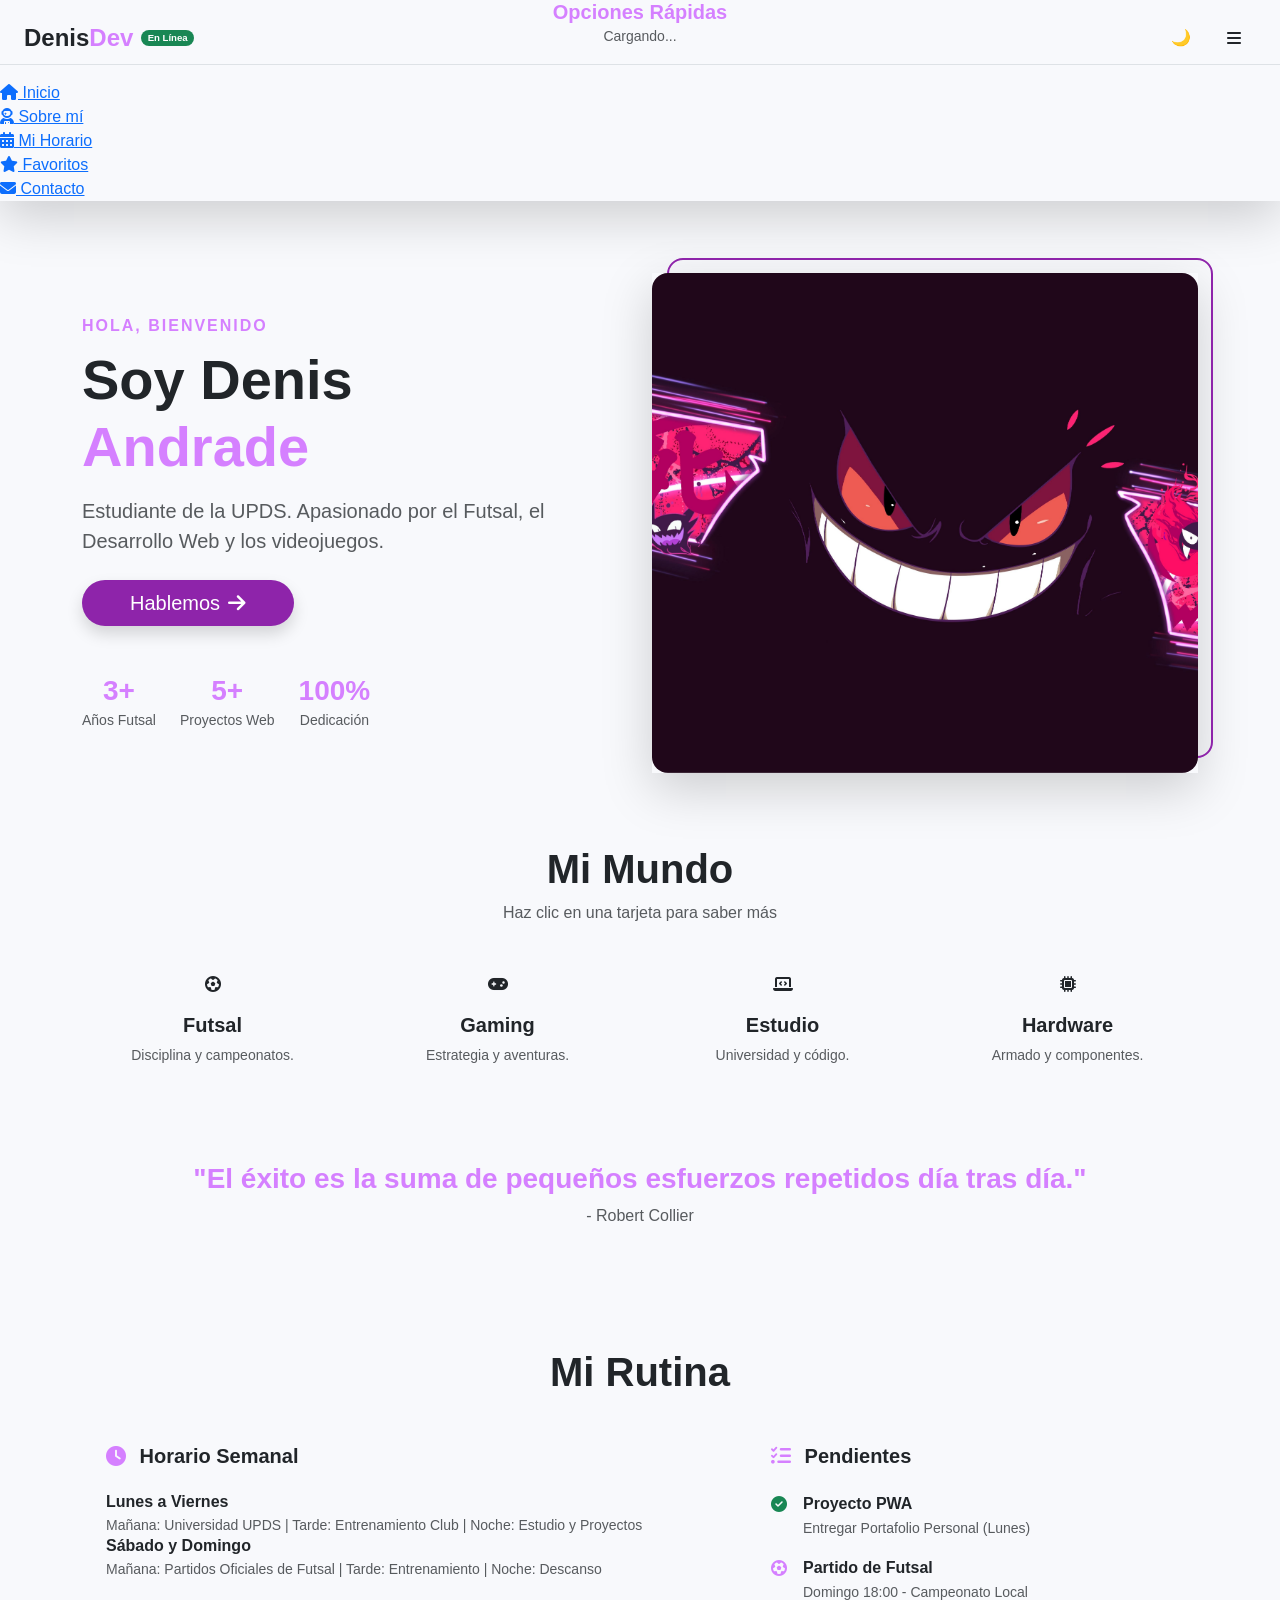
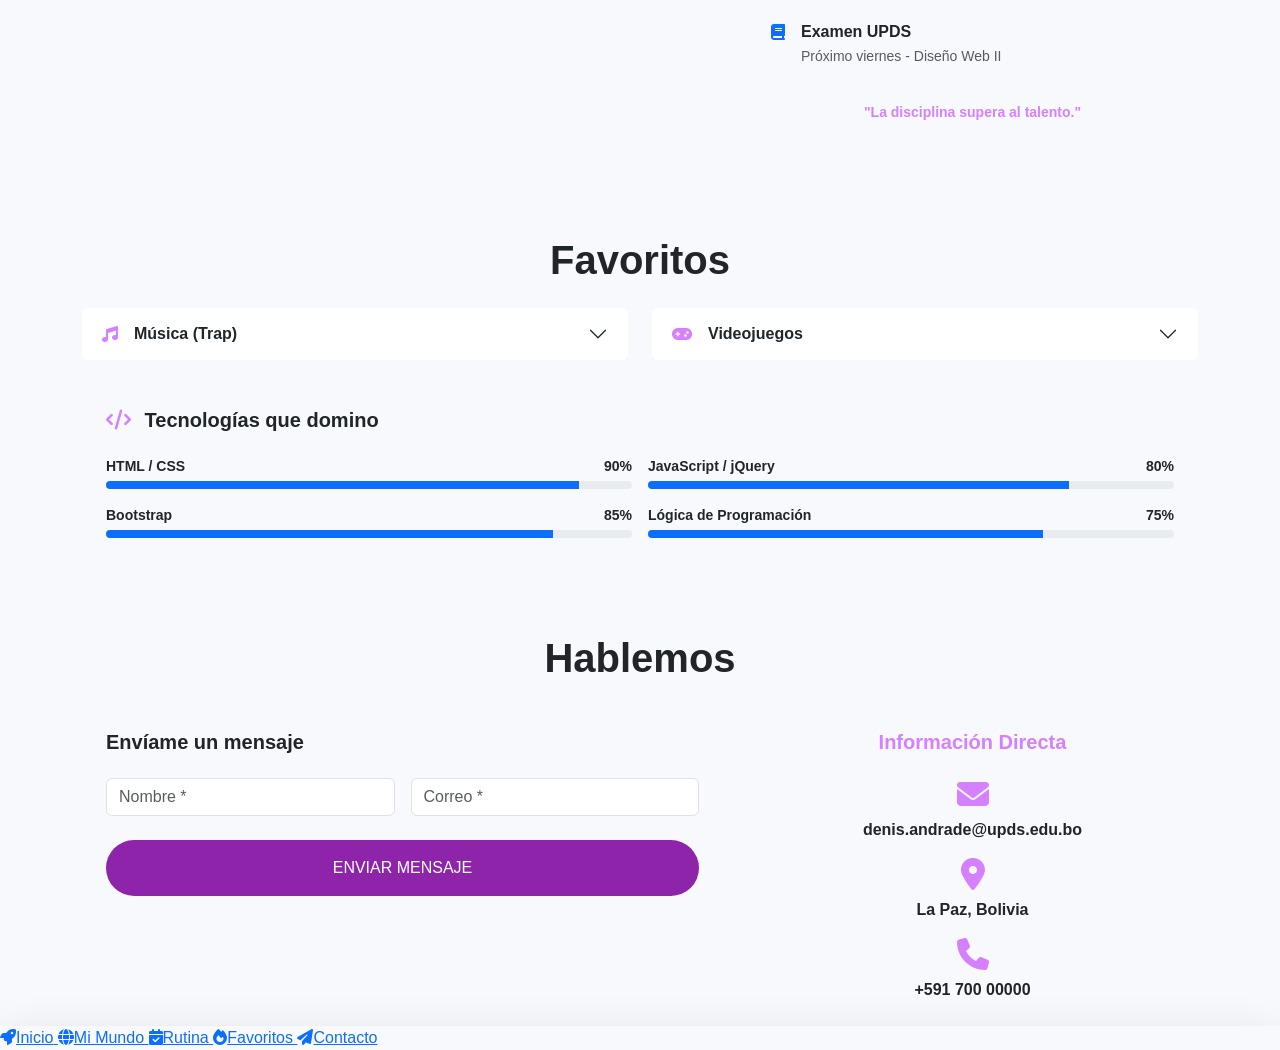
==== commit 0ecfeb92: "index.html" ====
--- a/index.html
+++ b/index.html
@@ -2,269 +2,351 @@
 <html lang="es">
 <head>
     <meta charset="UTF-8">
-    <meta name="viewport" content="width=device-width, initial-scale=1.0">
-    <title>Portafolio Denis Andrade | UPDS</title>
+    <meta name="viewport" content="width=device-width, initial-scale=1.0, maximum-scale=1.0, user-scalable=no">
+    <title>Denis Andrade | Portafolio PWA</title>
     
     <!-- Bootstrap CSS -->
     <link href="https://cdn.jsdelivr.net/npm/bootstrap@5.3.0/dist/css/bootstrap.min.css" rel="stylesheet">
     <!-- FontAwesome -->
     <link rel="stylesheet" href="https://cdnjs.cloudflare.com/ajax/libs/font-awesome/6.4.0/css/all.min.css">
     <!-- Google Fonts -->
-    <link href="https://fonts.googleapis.com/css2?family=Playfair+Display:wght@700&family=Poppins:wght@300;400;600&display=swap" rel="stylesheet">
+    <link href="https://fonts.googleapis.com/css2?family=Outfit:wght@300;500;700&display=swap" rel="stylesheet">
     
-    <!-- PWA Manifest (Del PDF) -->
+    <!-- PWA -->
     <link rel="manifest" href="manifest.json">
     <meta name="theme-color" content="#8e24aa">
-
-    <!-- Nuestros estilos -->
+    
     <link rel="stylesheet" href="styles.css">
 </head>
-<body>
-
-    <!-- NAVBAR SUPERIOR -->
-    <nav class="navbar navbar-expand-lg bg-transparent fixed-top pt-4">
-        <div class="container">
-            <a class="navbar-brand fw-bold text-dark" href="#"><i class="fas fa-code text-gengar"></i> Denis Andrade</a>
-            
-            <!-- Indicador Offline/Online (Del PDF) -->
-            <span id="estadoRed" class="badge bg-success ms-2" style="font-size: 0.7rem;">En Línea</span>
-
-            <button class="navbar-toggler border-0 shadow-none" type="button" data-bs-toggle="collapse" data-bs-target="#navbarNav">
-                <span class="navbar-toggler-icon"></span>
-            </button>
-            <div class="collapse navbar-collapse" id="navbarNav">
-                <ul class="navbar-nav ms-auto fw-semibold">
-                    <li class="nav-item"><a class="nav-link text-dark" href="#inicio">Inicio</a></li>
-                    <li class="nav-item"><a class="nav-link text-dark" href="#contacto">Contacto</a></li>
-                </ul>
-                <!-- Botón Modo Oscuro (Del PDF DOM/Hidratación) -->
-                <button id="themeBtn" class="btn btn-outline-dark ms-3 rounded-pill btn-tactil">🌙 Modo</button>
-                <a href="#contacto" class="btn btn-gengar ms-2 px-4 rounded-pill btn-tactil">Hablemos</a>
-            </div>
+<body class="modo-claro">
+
+    <!-- TOP BAR -->
+    <header class="top-bar d-flex justify-content-between align-items-center px-4 py-3 fixed-top">
+        <div class="d-flex align-items-center gap-2">
+            <h1 class="logo m-0 fs-4 fw-bold text-dark">Denis<span class="text-gengar">Dev</span></h1>
+            <span id="estadoRed" class="badge bg-success rounded-pill" style="font-size: 0.6rem;">En Línea</span>
         </div>
-    </nav>
-
-    <!-- SECCIÓN HERO -->
-    <section class="hero-section" id="inicio">
-        <div class="container">
-            <div class="row align-items-center min-vh-100 pt-5">
-                <div class="col-lg-5 mb-5 mb-lg-0">
-                    <p class="text-muted fw-bold text-uppercase tracking-wide">Hola, bienvenido a mi espacio</p>
-                    <h1 class="display-3 fw-bold mb-4 text-dark" style="font-family: 'Playfair Display', serif;">Creative <br> <span class="text-gengar">Developer</span></h1>
-                    <p class="text-muted fs-5 mb-5">Soy Denis Andrade. Estudiante de la UPDS. Apasionado por el Futsal, el Desarrollo Web y los videojuegos.</p>
+        
+        <div class="d-flex gap-2">
+            <button id="themeBtn" class="btn btn-icon btn-tactil">🌙</button>
+            <button id="btnMenu" class="btn btn-icon btn-tactil"><i class="fas fa-bars"></i></button>
+        </div>
+    </header>
+
+    <!-- MENÚ HAMBURGUESA -->
+    <div id="menuDesplegable" class="menu-flotante shadow-lg">
+        <div class="menu-header text-center pb-3 mb-3 border-bottom">
+            <h5 class="text-gengar fw-bold m-0">Opciones Rápidas</h5>
+            <small class="text-muted" id="textoHidratacion">Cargando...</small>
+        </div>
+        <ul class="list-unstyled m-0">
+            <li><a href="#" onclick="cambiarSeccion('inicio')"><i class="fas fa-home"></i> Inicio</a></li>
+            <li><a href="#" onclick="cambiarSeccion('sobre-mi')"><i class="fas fa-user-astronaut"></i> Sobre mí</a></li>
+            <li><a href="#" onclick="cambiarSeccion('horario')"><i class="fas fa-calendar-alt"></i> Mi Horario</a></li>
+            <li><a href="#" onclick="cambiarSeccion('favoritos')"><i class="fas fa-star"></i> Favoritos</a></li>
+            <li><a href="#" onclick="cambiarSeccion('contacto')"><i class="fas fa-envelope"></i> Contacto</a></li>
+        </ul>
+    </div>
+    <div id="overlay" class="overlay"></div>
+
+    <!-- CONTENEDOR PRINCIPAL -->
+    <main class="container main-content">
+        
+        <!-- 1. INICIO -->
+        <section id="sec-inicio" class="app-seccion activa pt-5">
+            <div class="row align-items-center pt-4 min-vh-75">
+                <div class="col-lg-6 mb-4 mb-lg-0 text-center text-lg-start">
+                    <p class="text-gengar fw-bold text-uppercase tracking-wide mb-2">Hola, bienvenido</p>
+                    <h1 class="display-4 fw-bold mb-3 text-dark hero-title">Soy Denis<br><span class="text-gengar">Andrade</span></h1>
+                    <p class="text-muted fs-5 mb-4">Estudiante de la UPDS. Apasionado por el Futsal, el Desarrollo Web y los videojuegos.</p>
+                    <button onclick="cambiarSeccion('contacto')" class="btn btn-gengar btn-lg px-5 rounded-pill shadow">Hablemos <i class="fas fa-arrow-right ms-2"></i></button>
                     
-                    <div class="d-flex align-items-center gap-4">
-                        <a href="#contacto" class="btn btn-gengar btn-lg px-4 btn-tactil">Contáctame</a>
-                        <div class="d-flex gap-2">
-                            <a href="https://facebook.com" target="_blank" class="social-circle btn-tactil"><i class="fab fa-facebook-f"></i></a>
-                            <a href="https://instagram.com" target="_blank" class="social-circle btn-tactil"><i class="fab fa-instagram"></i></a>
-                            <a href="https://wa.me/59100000000" target="_blank" class="social-circle btn-tactil"><i class="fab fa-whatsapp"></i></a>
-                        </div>
-                    </div>
-                </div>
-
-                <!-- Carrusel Derecha (3 Fotos - Incluyendo Gengar) -->
-                <div class="col-lg-7">
-                    <div class="hero-image-container">
+                    <div class="d-flex gap-4 mt-5 justify-content-center justify-content-lg-start">
+                        <div class="stat-box text-center">
+                            <h3 class="fw-bold text-gengar m-0">3+</h3>
+                            <small class="text-muted">Años Futsal</small>
+                        </div>
+                        <div class="stat-box text-center">
+                            <h3 class="fw-bold text-gengar m-0">5+</h3>
+                            <small class="text-muted">Proyectos Web</small>
+                        </div>
+                        <div class="stat-box text-center">
+                            <h3 class="fw-bold text-gengar m-0">100%</h3>
+                            <small class="text-muted">Dedicación</small>
+                        </div>
+                    </div>
+                </div>
+                <div class="col-lg-6">
+                    <div class="hero-image-container shadow-lg">
                         <div id="inicioCarousel" class="carousel slide carousel-fade" data-bs-ride="carousel">
-                                                        <div class="carousel-inner rounded-4 shadow-lg">
+                            <div class="carousel-inner rounded-4">
                                 <div class="carousel-item active">
-                                    <!-- Tu foto 1 -->
-                                    <img src="img/foto1.jpg" class="d-block w-100 hero-img" alt="Foto 1" loading="lazy">
+                                    <img src="img/foto1.jpg" class="d-block w-100 hero-img" alt="Futsal" loading="lazy">
                                 </div>
                                 <div class="carousel-item">
-                                    <!-- Tu foto 2 -->
-                                    <img src="img/foto2.jpg" class="d-block w-100 hero-img" alt="Foto 2" loading="lazy">
+                                    <img src="img/foto2.jpg" class="d-block w-100 hero-img" alt="Hardware" loading="lazy">
                                 </div>
                                 <div class="carousel-item">
-                                    <!-- Tu foto 3 -->
-                                    <img src="img/foto3.jpg" class="d-block w-100 hero-img" alt="Foto 3" loading="lazy">
+                                    <img src="img/foto3.jpg" class="d-block w-100 hero-img" alt="Gaming" loading="lazy">
                                 </div>
                             </div>
                         </div>
                     </div>
                 </div>
             </div>
-        </div>
-    </section>
-
-    <!-- FRANJA OSCURA DE PESTAÑAS -->
-    <div class="dark-nav-strip sticky-top">
-        <div class="container text-center">
-            <div class="d-flex justify-content-center flex-wrap gap-4 py-4">
-                <a href="#intereses" class="strip-link btn-tactil">Intereses <i class="fas fa-star text-gengar"></i></a>
-                <a href="#horario" class="strip-link btn-tactil">Horario <i class="fas fa-clock text-gengar"></i></a>
-                <a href="#favoritos" class="strip-link btn-tactil">Favoritos <i class="fas fa-heart text-gengar"></i></a>
+        </section>
+
+        <!-- 2. SOBRE MI (CON TARJETAS INTERACTIVAS) -->
+        <section id="sec-sobre-mi" class="app-seccion pt-5">
+            <div class="text-center mb-4 pt-4">
+                <h2 class="display-6 fw-bold text-dark">Mi Mundo</h2>
+                <p class="text-muted">Haz clic en una tarjeta para saber más</p>
+            </div>
+            <div class="row g-4">
+                <!-- Tarjeta Futsal -->
+                <div class="col-md-6 col-lg-3">
+                    <div class="card-custom p-4 text-center h-100 card-interactiva" onclick="abrirModal('futsal')">
+                        <div class="icon-box mx-auto mb-3"><i class="fas fa-futbol"></i></div>
+                        <h5 class="fw-bold text-dark">Futsal</h5>
+                        <p class="text-muted small mb-0">Disciplina y campeonatos.</p>
+                    </div>
+                </div>
+                <!-- Tarjeta Gaming -->
+                <div class="col-md-6 col-lg-3">
+                    <div class="card-custom p-4 text-center h-100 card-interactiva" onclick="abrirModal('gaming')">
+                        <div class="icon-box mx-auto mb-3"><i class="fas fa-gamepad"></i></div>
+                        <h5 class="fw-bold text-dark">Gaming</h5>
+                        <p class="text-muted small mb-0">Estrategia y aventuras.</p>
+                    </div>
+                </div>
+                <!-- Tarjeta Estudio -->
+                <div class="col-md-6 col-lg-3">
+                    <div class="card-custom p-4 text-center h-100 card-interactiva" onclick="abrirModal('estudio')">
+                        <div class="icon-box mx-auto mb-3"><i class="fas fa-laptop-code"></i></div>
+                        <h5 class="fw-bold text-dark">Estudio</h5>
+                        <p class="text-muted small mb-0">Universidad y código.</p>
+                    </div>
+                </div>
+                <!-- Tarjeta Hardware -->
+                <div class="col-md-6 col-lg-3">
+                    <div class="card-custom p-4 text-center h-100 card-interactiva" onclick="abrirModal('hardware')">
+                        <div class="icon-box mx-auto mb-3"><i class="fas fa-microchip"></i></div>
+                        <h5 class="fw-bold text-dark">Hardware</h5>
+                        <p class="text-muted small mb-0">Armado y componentes.</p>
+                    </div>
+                </div>
+            </div>
+            
+            <div class="card-custom mt-4 p-5 text-center bg-gengar-light">
+                <h3 class="fw-bold text-gengar mb-2">"El éxito es la suma de pequeños esfuerzos repetidos día tras día."</h3>
+                <p class="text-muted m-0">- Robert Collier</p>
+            </div>
+        </section>
+
+        <!-- 3. HORARIO (CON MÁS CONTENIDO) -->
+        <section id="sec-horario" class="app-seccion pt-5">
+            <div class="text-center mb-4 pt-4">
+                <h2 class="display-6 fw-bold text-dark">Mi Rutina</h2>
+            </div>
+            <div class="row justify-content-center g-4">
+                <div class="col-lg-7">
+                    <div class="card-custom p-4 h-100">
+                        <h5 class="fw-bold text-dark mb-4"><i class="fas fa-clock text-gengar me-2"></i> Horario Semanal</h5>
+                        <div class="timeline">
+                            <div class="timeline-item">
+                                <div class="timeline-dot"></div>
+                                <h6 class="fw-bold text-dark mb-1">Lunes a Viernes</h6>
+                                <p class="text-muted small mb-0">Mañana: Universidad UPDS | Tarde: Entrenamiento Club | Noche: Estudio y Proyectos</p>
+                            </div>
+                            <div class="timeline-item">
+                                <div class="timeline-dot"></div>
+                                <h6 class="fw-bold text-dark mb-1">Sábado y Domingo</h6>
+                                <p class="text-muted small mb-0">Mañana: Partidos Oficiales de Futsal | Tarde: Entrenamiento | Noche: Descanso</p>
+                            </div>
+                        </div>
+                    </div>
+                </div>
+                <!-- Tarjeta de Pendientes Ampliada -->
+                <div class="col-lg-5">
+                    <div class="card-custom p-4 h-100 d-flex flex-column">
+                        <h5 class="fw-bold text-dark mb-4"><i class="fas fa-tasks text-gengar me-2"></i> Pendientes</h5>
+                        <div class="flex-grow-1">
+                            <div class="d-flex gap-3 align-items-start mb-3">
+                                <i class="fas fa-check-circle text-success mt-1"></i>
+                                <div><strong class="text-dark">Proyecto PWA</strong><br><small class="text-muted">Entregar Portafolio Personal (Lunes)</small></div>
+                            </div>
+                            <div class="d-flex gap-3 align-items-start mb-3">
+                                <i class="fas fa-futbol text-gengar mt-1"></i>
+                                <div><strong class="text-dark">Partido de Futsal</strong><br><small class="text-muted">Domingo 18:00 - Campeonato Local</small></div>
+                            </div>
+                            <div class="d-flex gap-3 align-items-start">
+                                <i class="fas fa-book text-primary mt-1"></i>
+                                <div><strong class="text-dark">Examen UPDS</strong><br><small class="text-muted">Próximo viernes - Diseño Web II</small></div>
+                            </div>
+                        </div>
+                        <!-- Frase motivacional extra -->
+                        <div class="mt-3 p-3 bg-gengar-light rounded text-center">
+                            <small class="fw-bold text-gengar">"La disciplina supera al talento."</small>
+                        </div>
+                    </div>
+                </div>
+            </div>
+        </section>
+
+        <!-- 4. FAVORITOS -->
+        <section id="sec-favoritos" class="app-seccion pt-5">
+            <div class="text-center mb-4 pt-4">
+                <h2 class="display-6 fw-bold text-dark">Favoritos</h2>
+            </div>
+            <div class="accordion row g-4" id="accordionFavoritos">
+                <div class="col-md-6">
+                    <div class="accordion-item card-custom border-0 p-0 overflow-hidden">
+                        <h2 class="accordion-header">
+                            <button class="accordion-button collapsed fw-bold btn-tactil" type="button" data-bs-toggle="collapse" data-bs-target="#collapseMusica">
+                                <i class="fas fa-music text-gengar me-3"></i> Música (Trap)
+                            </button>
+                        </h2>
+                        <div id="collapseMusica" class="accordion-collapse collapse" data-bs-parent="#accordionFavoritos">
+                            <div class="accordion-body">
+                                <select id="artista" class="form-select mb-2">
+                                    <option value="">-- Artista --</option>
+                                    <option value="duki">Duki</option>
+                                    <option value="cro">C.R.O</option>
+                                </select>
+                                <select id="cancion" class="form-select mb-3" disabled>
+                                    <option value="">-- Canción --</option>
+                                </select>
+                                <div id="info-cancion" class="text-gengar small fw-bold p-2 rounded bg-light" style="display:none;"></div>
+                            </div>
+                        </div>
+                    </div>
+                </div>
+                <div class="col-md-6">
+                    <div class="accordion-item card-custom border-0 p-0 overflow-hidden">
+                        <h2 class="accordion-header">
+                            <button class="accordion-button collapsed fw-bold btn-tactil" type="button" data-bs-toggle="collapse" data-bs-target="#collapseJuegos">
+                                <i class="fas fa-gamepad text-gengar me-3"></i> Videojuegos
+                            </button>
+                        </h2>
+                        <div id="collapseJuegos" class="accordion-collapse collapse" data-bs-parent="#accordionFavoritos">
+                            <div class="accordion-body">
+                                <div class="d-flex gap-2 flex-wrap mb-3">
+                                    <button class="btn btn-sm btn-outline-dark filter-btn active btn-tactil" data-cat="todos">Todos</button>
+                                    <button class="btn btn-sm btn-outline-dark filter-btn btn-tactil" data-cat="mmorpg">MMORPG</button>
+                                    <button class="btn btn-sm btn-outline-dark filter-btn btn-tactil" data-cat="moba">MOBA</button>
+                                </div>
+                                <div id="contenedor-juegos" class="d-flex flex-column gap-2"></div>
+                            </div>
+                        </div>
+                    </div>
+                </div>
+            </div>
+
+            <div class="card-custom mt-4 p-4">
+                <h5 class="fw-bold text-dark mb-4"><i class="fas fa-code text-gengar me-2"></i> Tecnologías que domino</h5>
+                <div class="row g-3">
+                    <div class="col-md-6">
+                        <div class="d-flex justify-content-between text-dark fw-bold small mb-1"><span>HTML / CSS</span><span>90%</span></div>
+                        <div class="progress" style="height: 8px;"><div class="progress-bar bg-gengar" style="width: 90%;"></div></div>
+                    </div>
+                    <div class="col-md-6">
+                        <div class="d-flex justify-content-between text-dark fw-bold small mb-1"><span>JavaScript / jQuery</span><span>80%</span></div>
+                        <div class="progress" style="height: 8px;"><div class="progress-bar bg-gengar" style="width: 80%;"></div></div>
+                    </div>
+                    <div class="col-md-6">
+                        <div class="d-flex justify-content-between text-dark fw-bold small mb-1"><span>Bootstrap</span><span>85%</span></div>
+                        <div class="progress" style="height: 8px;"><div class="progress-bar bg-gengar" style="width: 85%;"></div></div>
+                    </div>
+                    <div class="col-md-6">
+                        <div class="d-flex justify-content-between text-dark fw-bold small mb-1"><span>Lógica de Programación</span><span>75%</span></div>
+                        <div class="progress" style="height: 8px;"><div class="progress-bar bg-gengar" style="width: 75%;"></div></div>
+                    </div>
+                </div>
+            </div>
+        </section>
+
+        <!-- 5. CONTACTO -->
+        <section id="sec-contacto" class="app-seccion pt-5">
+            <div class="text-center mb-4 pt-4">
+                <h2 class="display-6 fw-bold text-dark">Hablemos</h2>
+            </div>
+            <div class="row justify-content-center g-4">
+                <div class="col-lg-7">
+                    <form id="contact-form" class="card-custom p-4 h-100" novalidate>
+                        <h5 class="fw-bold text-dark mb-4">Envíame un mensaje</h5>
+                        <div class="row g-3">
+                            <div class="col-md-6">
+                                <input type="text" class="form-control custom-input" id="nombre" placeholder="Nombre *">
+                                <small class="text-danger error-msg fw-bold" id="error-nombre"></small>
+                            </div>
+                            <div class="col-md-6">
+                                <input type="email" class="form-control custom-input" id="email" placeholder="Correo *">
+                                <small class="text-danger error-msg fw-bold" id="error-email"></small>
+                            </div>
+                            <div class="col-12 mt-4">
+                                <button type="submit" class="btn btn-gengar w-100 py-3 rounded-pill btn-tactil">ENVIAR MENSAJE</button>
+                            </div>
+                        </div>
+                        <div id="mensaje-exito" class="alert alert-success text-center mt-3 fw-bold" style="display:none;">¡Enviado con éxito!</div>
+                    </form>
+                </div>
+                <div class="col-lg-5">
+                    <div class="card-custom p-4 h-100 bg-gengar-light text-center d-flex flex-column justify-content-center">
+                        <h5 class="fw-bold text-gengar mb-4">Información Directa</h5>
+                        <div class="mb-3">
+                            <i class="fas fa-envelope fa-2x text-gengar mb-2"></i>
+                            <p class="text-dark m-0 fw-bold">denis.andrade@upds.edu.bo</p>
+                        </div>
+                        <div class="mb-3">
+                            <i class="fas fa-map-marker-alt fa-2x text-gengar mb-2"></i>
+                            <p class="text-dark m-0 fw-bold">La Paz, Bolivia</p>
+                        </div>
+                        <div>
+                            <i class="fas fa-phone fa-2x text-gengar mb-2"></i>
+                            <p class="text-dark m-0 fw-bold">+591 700 00000</p>
+                        </div>
+                    </div>
+                </div>
+            </div>
+        </section>
+    </main>
+
+    <!-- MODAL DE INFORMACIÓN (Se llena con JS) -->
+    <div class="modal fade" id="modalInfo" tabindex="-1" aria-hidden="true">
+        <div class="modal-dialog modal-dialog-centered">
+            <div class="modal-content card-custom border-0">
+                <div class="modal-header border-0 pb-0">
+                    <h5 class="modal-title fw-bold text-gengar" id="modalTitulo">Título</h5>
+                    <button type="button" class="btn-close" data-bs-dismiss="modal" aria-label="Close"></button>
+                </div>
+                <div class="modal-body text-dark" id="modalContenido">
+                    <!-- Aquí JS inyectará el texto -->
+                </div>
+                <div class="modal-footer border-0 pt-0">
+                    <button type="button" class="btn btn-gengar w-100 rounded-pill" data-bs-dismiss="modal">Cerrar</button>
+                </div>
             </div>
         </div>
     </div>
 
-    <!-- SECCIÓN OSCURA -->
-    <section class="dark-section pb-5">
-        <div class="container py-5">
-            
-            <!-- INTERESES -->
-            <div id="intereses" class="mb-5 pt-4">
-                <div class="text-center mb-5">
-                    <span class="text-gengar fw-bold text-uppercase tracking-wide">Sobre mí</span>
-                    <h2 class="display-5 fw-bold text-white mt-2">Un Día En La Vida</h2>
-                </div>
-                
-                <div class="row g-4 justify-content-center">
-                    <div class="col-md-6 col-lg-4">
-                        <div class="porto-card">
-                            <p class="text-light-muted">Enfoque en sistemas, maquetación web, lógica de programación y resolución de problemas técnicos en la universidad.</p>
-                            <div class="porto-card-footer"><i class="fas fa-code"></i> Área Productiva</div>
-                        </div>
-                    </div>
-                    <div class="col-md-6 col-lg-4">
-                        <div class="porto-card">
-                            <p class="text-light-muted">Disciplina en la cancha, trabajo en equipo, preparación física constante y campeonatos de futsal.</p>
-                            <div class="porto-card-footer"><i class="fas fa-futbol"></i> Futsal</div>
-                        </div>
-                    </div>
-                    <div class="col-md-6 col-lg-4">
-                        <div class="porto-card">
-                            <p class="text-light-muted">Partidas estratégicas en PC, competitividad en MOBA, MMORPG y simuladores de deportes.</p>
-                            <div class="porto-card-footer"><i class="fas fa-gamepad"></i> Gaming</div>
-                        </div>
-                    </div>
-                </div>
-            </div>
-
-            <!-- HORARIO -->
-            <div id="horario" class="mb-5 pt-4">
-                <div class="text-center mb-4">
-                    <h2 class="display-6 fw-bold text-white">Horario Diario</h2>
-                </div>
-                <div class="row justify-content-center">
-                    <div class="col-lg-8">
-                        <div class="porto-card">
-                            <div class="timeline-dark">
-                                <div class="timeline-item-dark">
-                                    <h6 class="text-white fw-bold mb-1">Lunes a Viernes</h6>
-                                    <p class="text-light-muted small mb-0">Mañana: Universidad | Tarde: Entrenamiento Club | Noche: Estudio en casa</p>
-                                </div>
-                                <div class="timeline-item-dark">
-                                    <h6 class="text-white fw-bold mb-1">Sábado y Domingo</h6>
-                                    <p class="text-light-muted small mb-0">Mañana: Partidos de Futsal | Tarde: Entrenamiento | Noche: Descansar</p>
-                                </div>
-                            </div>
-                        </div>
-                    </div>
-                </div>
-            </div>
-
-            <!-- FAVORITOS (Ahora con Acordeones para no hacer scroll) -->
-            <div id="favoritos" class="mb-5 pt-4">
-                <div class="text-center mb-5">
-                    <span class="text-gengar fw-bold text-uppercase tracking-wide">Tecnología y Ocio</span>
-                    <h2 class="display-5 fw-bold text-white mt-2">Top Favoritos</h2>
-                </div>
-                
-                <!-- ACORDEÓN BOOTSTRAP -->
-                <div class="accordion accordion-flush row g-4 justify-content-center" id="accordionFavoritos">
-                    
-                    <!-- Música -->
-                    <div class="col-md-6">
-                        <div class="accordion-item porto-card p-0 border-0">
-                            <h2 class="accordion-header">
-                                <button class="accordion-button collapsed bg-transparent text-white fw-bold btn-tactil" type="button" data-bs-toggle="collapse" data-bs-target="#collapseMusica">
-                                    <i class="fas fa-music text-gengar me-2"></i> Música (Trap Argentino)
-                                </button>
-                            </h2>
-                            <div id="collapseMusica" class="accordion-collapse collapse" data-bs-parent="#accordionFavoritos">
-                                <div class="accordion-body">
-                                    <!-- Lógica de selección de música (La que ya tenías) -->
-                                    <select id="artista" class="form-select bg-dark text-white border-secondary mb-2">
-                                        <option value="">-- Selecciona Artista --</option>
-                                        <option value="duki">Duki</option>
-                                        <option value="cro">C.R.O</option>
-                                    </select>
-                                    <select id="cancion" class="form-select bg-dark text-white border-secondary mb-3" disabled>
-                                        <option value="">-- Primero elige artista --</option>
-                                    </select>
-                                    <div id="info-cancion" class="text-gengar small fw-bold" style="display:none;"></div>
-                                </div>
-                            </div>
-                        </div>
-                    </div>
-
-                    <!-- Juegos -->
-                    <div class="col-md-6">
-                        <div class="accordion-item porto-card p-0 border-0">
-                            <h2 class="accordion-header">
-                                <button class="accordion-button collapsed bg-transparent text-white fw-bold btn-tactil" type="button" data-bs-toggle="collapse" data-bs-target="#collapseJuegos">
-                                    <i class="fas fa-gamepad text-gengar me-2"></i> Juegos Favoritos
-                                </button>
-                            </h2>
-                            <div id="collapseJuegos" class="accordion-collapse collapse" data-bs-parent="#accordionFavoritos">
-                                <div class="accordion-body">
-                                    <!-- Lógica de filtro de juegos (La que ya tenías) -->
-                                    <div class="d-flex gap-2 flex-wrap mb-3">
-                                        <button class="btn btn-sm btn-outline-light filter-btn active btn-tactil" data-cat="todos">Todos</button>
-                                        <button class="btn btn-sm btn-outline-light filter-btn btn-tactil" data-cat="mmorpg">MMORPG</button>
-                                        <button class="btn btn-sm btn-outline-light filter-btn btn-tactil" data-cat="moba">MOBA</button>
-                                    </div>
-                                    <div id="contenedor-juegos" class="d-flex flex-column gap-2"></div>
-                                </div>
-                            </div>
-                        </div>
-                    </div>
-
-                </div>
-            </div>
-            
-            <!-- Frase -->
-            <div class="text-center mt-5 pt-5 mb-5">
-                <h3 class="fst-italic text-white fw-light">"Siempre estuve en la mía, enfocado en lo mío. Si no sumas, no sirves."</h3>
-                <p class="text-gengar mt-3 fw-bold">// Alejandro Duki</p>
-            </div>
-
-        </div>
-    </section>
-
-    <!-- FORMULARIO -->
-    <section class="light-section py-5" id="contacto">
-        <div class="container py-5">
-            <div class="row justify-content-center">
-                <div class="col-lg-8 text-center mb-5">
-                    <h2 class="display-5 fw-bold text-dark">Hablemos</h2>
-                </div>
-                <div class="col-lg-8">
-                    <form id="contact-form" class="p-4 rounded-4 shadow-sm bg-white" novalidate>
-                        <div class="row g-3">
-                            <div class="col-md-6">
-                                <input type="text" class="form-control custom-input-light" id="nombre" placeholder="Nombre Completo *">
-                                <small class="text-danger error-msg fw-bold" id="error-nombre"></small>
-                            </div>
-                            <div class="col-md-6">
-                                <input type="email" class="form-control custom-input-light" id="email" placeholder="Correo Electrónico *">
-                                <small class="text-danger error-msg fw-bold" id="error-email"></small>
-                            </div>
-                            <div class="col-12 mt-4">
-                                <button type="submit" class="btn btn-gengar w-100 py-3 btn-tactil">ENVIAR MENSAJE</button>
-                            </div>
-                        </div>
-                        <div id="mensaje-exito" class="text-success text-center mt-3 fw-bold" style="display:none;">¡Mensaje enviado con éxito!</div>
-                    </form>
-                </div>
-            </div>
-        </div>
-    </section>
-
-    <!-- FOOTER -->
-    <footer class="bg-dark text-center py-4 border-top border-secondary">
-        <div class="container">
-            <p class="text-light mb-3">Sígueme en mis redes:</p>
-            <div class="d-flex justify-content-center gap-3 mb-3">
-                <a href="https://facebook.com" target="_blank" class="social-circle-dark btn-tactil"><i class="fab fa-facebook-f"></i></a>
-                <a href="https://instagram.com" target="_blank" class="social-circle-dark btn-tactil"><i class="fab fa-instagram"></i></a>
-                <a href="https://wa.me/59100000000" target="_blank" class="social-circle-dark btn-tactil"><i class="fab fa-whatsapp"></i></a>
-            </div>
-            <p class="text-muted small mb-0">&copy; 2026 - Denis Andrade - UPDS</p>
-        </div>
-    </footer>
+    <!-- BARRA INFERIOR (MÁS GRANDE Y CON ICONOS LLAMATIVOS) -->
+    <nav class="bottom-nav shadow-lg">
+        <a href="#" class="nav-item active" onclick="cambiarSeccion('inicio', this)">
+            <i class="fas fa-rocket"></i><span>Inicio</span>
+        </a>
+        <a href="#" class="nav-item" onclick="cambiarSeccion('sobre-mi', this)">
+            <i class="fas fa-globe"></i><span>Mi Mundo</span>
+        </a>
+        <a href="#" class="nav-item" onclick="cambiarSeccion('horario', this)">
+            <i class="fas fa-calendar-check"></i><span>Rutina</span>
+        </a>
+        <a href="#" class="nav-item" onclick="cambiarSeccion('favoritos', this)">
+            <i class="fas fa-fire"></i><span>Favoritos</span>
+        </a>
+        <a href="#" class="nav-item" onclick="cambiarSeccion('contacto', this)">
+            <i class="fas fa-paper-plane"></i><span>Contacto</span>
+        </a>
+    </nav>
 
     <script src="https://code.jquery.com/jquery-3.7.1.min.js"></script>
     <script src="https://cdn.jsdelivr.net/npm/bootstrap@5.3.0/dist/js/bootstrap.bundle.min.js"></script>
--- a/styles.css
+++ b/styles.css
@@ -1,252 +1,201 @@
 :root {
-    --bg-dark: #0f1016;
-    --bg-card: #1a1b23;
-    --gengar-purple: #9d4edd;
-    --gengar-glow: rgba(157, 77, 221, 0.3);
-    --text-main: #ffffff;
-    --text-muted: #8b8d98;
-}
-
-* {
-    box-sizing: border-box;
-    -webkit-tap-highlight-color: transparent;
-}
-
-body {
-    background-color: var(--bg-dark);
-    color: var(--text-main);
-    font-family: 'Inter', sans-serif;
-    margin: 0;
-    padding: 0;
-    /* Unidades dinámicas para evitar desbordamiento en móviles */
-    min-height: 100dvh;
-    height: 100dvh;
-    overflow: hidden;
-}
-
-/* ==========================================
-   CONTENEDOR PRINCIPAL (MÓVIL POR DEFECTO)
-   ========================================== */
-.app-container {
+    --bg-light: #f8f9fc;
+    --bg-dark-strip: #0b0c10;
+    --bg-dark-section: #15161e;
+    --gengar-purple: #8e24aa; 
+    --gengar-light: #d580ff; 
+    --text-muted: #6c757d;
+    --card-dark: #1e2029;
+}
+
+/* --- REGLA DE ORO DE LA RÚBRICA: 100dvh y botones --- */
+html, body {
+    min-height: 100dvh; 
+    background-color: var(--bg-light);
+    font-family: 'Poppins', sans-serif;
+    overflow-x: hidden;
+    transition: background-color 0.3s, color 0.3s;
+}
+
+.btn, .nav-link, .social-circle, .social-circle-dark, .btn-tactil, .form-select {
+    min-height: 44px;
+    min-width: 44px;
+    display: inline-flex;
+    align-items: center;
+    justify-content: center;
+}
+
+/* --- MODO OSCURO / NOCHE (Del PDF del DOM) --- */
+body.modo-oscuro {
+    background-color: var(--bg-dark-section);
+}
+body.modo-oscuro .hero-section {
+    background: linear-gradient(135deg, #15161e 0%, #0b0c10 100%);
+}
+body.modo-oscuro .hero-section h1, 
+body.modo-oscuro .hero-section p,
+body.modo-oscuro .navbar-brand,
+body.modo-oscuro .nav-link {
+    color: white !important;
+}
+body.modo-oscuro .light-section {
+    background: var(--bg-dark-strip);
+    color: white;
+}
+body.modo-oscuro .light-section h2 {
+    color: white;
+}
+body.modo-oscuro .card-custom {
+    background-color: var(--card-dark);
+}
+
+/* --- UTILIDADES Y DISEÑO --- */
+.text-gengar { color: var(--gengar-light) !important; }
+.tracking-wide { letter-spacing: 2px; }
+.text-light-muted { color: #9e9e9e; font-size: 0.95rem; line-height: 1.6;}
+
+/* Botones */
+.btn-gengar {
+    background-color: var(--gengar-purple);
+    color: white;
+    border-radius: 50px;
+    transition: 0.3s;
+    border: none;
+}
+.btn-gengar:hover {
+    background-color: var(--gengar-light);
+    color: white;
+    box-shadow: 0 5px 15px rgba(142, 36, 170, 0.4);
+}
+
+/* Sección Hero */
+.hero-section {
+    padding-top: 80px;
+    background: linear-gradient(135deg, #f8f9fc 0%, #e9e4f0 100%);
+}
+.hero-img {
+    height: 500px;
+    object-fit: cover;
+}
+.gengar-img {
+    object-fit: contain;
+    background-color: #0b0c10; /* Fondo oscuro para Gengar */
+}
+.hero-image-container { position: relative; z-index: 1; }
+.hero-image-container::before {
+    content: '';
+    position: absolute;
+    top: -15px; right: -15px; bottom: 15px; left: 15px;
+    border: 2px solid var(--gengar-purple);
+    border-radius: 1rem;
+    z-index: -1;
+}
+
+/* Redes Sociales */
+.social-circle {
+    width: 44px; height: 44px;
+    background: white; border-radius: 50%;
+    color: var(--bg-dark-strip); text-decoration: none;
+    box-shadow: 0 4px 10px rgba(0,0,0,0.1);
+    transition: 0.3s;
+}
+.social-circle:hover { background: var(--gengar-purple); color: white; }
+
+/* Franja Oscura */
+.dark-nav-strip {
+    background-color: var(--bg-dark-strip);
+    border-top: 1px solid rgba(142, 36, 170, 0.3);
+    border-bottom: 1px solid rgba(142, 36, 170, 0.3);
+    z-index: 1000;
+}
+.strip-link {
+    color: #e0e0e0; text-decoration: none;
+    font-weight: 600; font-size: 1.1rem;
+    transition: 0.3s;
+}
+.strip-link:hover { color: white; transform: translateY(-2px);}
+
+/* Sección Oscura y Tarjetas */
+.dark-section {
+    background-color: var(--bg-dark-section);
+    background-image: radial-gradient(circle at 50% 0%, rgba(142,36,170,0.15) 0%, transparent 60%);
+}
+
+.porto-card {
+    background: var(--card-dark);
+    border-radius: 10px;
+    padding: 30px;
+    height: 100%;
     display: flex;
     flex-direction: column;
-    min-height: 100dvh;
-    height: 100dvh;
-    width: 100%;
-    background: var(--bg-dark);
-    position: relative;
-    margin: 0 auto;
-    transition: all 0.3s ease;
-}
-
-/* ==========================================
-   MODO PC / ESCRITORIO (Marco de Smartphone)
-   ========================================== */
-@media (min-width: 1025px) {
-    body {
-        background: radial-gradient(circle at center, #1a1b23 0%, #050508 100%);
-        display: flex;
-        align-items: center;
-        justify-content: center;
-    }
-
-    .app-container {
-        max-width: 430px;
-        height: 85dvh;
-        max-height: 850px;
-        border-radius: 40px;
-        border: 8px solid #2a2b35;
-        box-shadow: 
-            0 0 0 2px #000, 
-            0 20px 50px rgba(0,0,0,0.8), 
-            0 0 100px var(--gengar-glow);
-        overflow: hidden;
-    }
-}
-
-/* Header Minimalista */
-.app-header {
-    height: 60px;
-    display: flex;
-    align-items: center;
-    border-bottom: 1px solid rgba(255,255,255,0.05);
-    flex-shrink: 0;
-    position: relative;
-}
-
-.logo {
-    font-weight: 800;
-    letter-spacing: 1px;
-}
-
-/* Contenido Principal */
-.app-content {
-    flex-grow: 1;
-    position: relative;
-    overflow: hidden;
-}
-
-.tab-pane {
-    position: absolute;
-    top: 0;
-    left: 0;
-    width: 100%;
-    height: 100%;
-    opacity: 0;
-    visibility: hidden;
-    transition: opacity 0.3s ease;
-    overflow-y: auto;
-}
-
-.tab-pane.active {
-    opacity: 1;
-    visibility: visible;
-}
-
-/* Tipografía y Utilidades */
-.text-gengar { color: var(--gengar-purple) !important; }
-.section-title { font-weight: 800; letter-spacing: -1px; }
-
-/* Avatar Minimalista con Carrusel */
-.avatar-minimal {
-    width: 140px;
-    height: 140px;
-    border-radius: 50%;
-    background: linear-gradient(135deg, var(--bg-card), var(--gengar-purple));
-    padding: 4px;
-    box-shadow: 0 0 30px var(--gengar-glow);
-    position: relative;
-    overflow: hidden;
-}
-
-.avatar-minimal .carousel-inner,
-.avatar-minimal .carousel-item {
-    width: 100%;
-    height: 100%;
-    border-radius: 50%;
-}
-
-.avatar-minimal img {
-    width: 100%;
-    height: 100%;
-    object-fit: cover;
-    border-radius: 50%;
-    background: #000;
-}
-
-.avatar-minimal .carousel-control-prev,
-.avatar-minimal .carousel-control-next {
-    width: 25px;
-    height: 100%;
-    opacity: 0;
-    transition: opacity 0.2s ease;
-}
-
-.avatar-minimal:hover .carousel-control-prev,
-.avatar-minimal:hover .carousel-control-next {
-    opacity: 0.6;
-}
-
-/* Botones Sociales (Clases Semánticas) */
-.redes-contacto {
-    width: 45px;
-    height: 45px;
-    display: flex;
-    align-items: center;
-    justify-content: center;
-    border-radius: 12px;
-    background: var(--bg-card);
-    color: white;
-    text-decoration: none;
-    transition: 0.2s;
-    border: 1px solid rgba(255,255,255,0.05);
-}
-.redes-contacto:hover {
+    justify-content: space-between;
+    border: 1px solid rgba(255,255,255,0.02);
+    transition: 0.3s;
+}
+.porto-card:hover {
+    transform: translateY(-5px);
+    box-shadow: 0 10px 30px rgba(0,0,0,0.5);
+    border-color: rgba(142, 36, 170, 0.3);
+}
+
+.porto-card-footer {
+    margin-top: 30px; padding-top: 20px;
+    border-top: 1px solid rgba(255,255,255,0.05);
+    color: white; font-size: 1.2rem; font-weight: 600;
+    display: flex; align-items: center; gap: 15px;
+}
+.porto-card-footer i {
+    color: var(--gengar-purple);
+    background: rgba(142, 36, 170, 0.2);
+    padding: 10px; border-radius: 50%;
+}
+
+/* Acordeones */
+.accordion-button:not(.collapsed) {
+    background-color: rgba(142, 36, 170, 0.1) !important;
+    color: var(--gengar-light) !important;
+    box-shadow: none;
+}
+.accordion-button:focus { box-shadow: none; }
+
+/* Timeline */
+.timeline-dark { border-left: 2px solid var(--gengar-purple); padding-left: 20px; margin-left: 10px; }
+.timeline-item-dark { position: relative; margin-bottom: 25px; }
+.timeline-item-dark::before {
+    content: ''; position: absolute;
+    left: -27px; top: 5px;
+    width: 12px; height: 12px;
     background: var(--gengar-purple);
-    transform: translateY(-2px);
-}
-
-/* Tarjetas Semánticas y Optimizadas (.card-destacada para navegadores Brave/Opera) */
-.minimal-card,
-.card-destacada,
-.tarjeta-item {
-    background: var(--bg-card);
-    padding: 20px;
-    border-radius: 16px;
-    text-align: center;
-    border: 1px solid rgba(255,255,255,0.05);
-    transition: 0.2s;
-    cursor: pointer;
-    user-select: none;
-}
-.minimal-card:hover,
-.card-destacada:hover,
-.tarjeta-item:hover {
+    border-radius: 50%; box-shadow: 0 0 10px var(--gengar-purple);
+}
+
+/* Formulario */
+.custom-input-light { padding: 12px 15px; border-radius: 8px; }
+.custom-input-light:focus {
     border-color: var(--gengar-purple);
-    background: #1f202b;
-    transform: translateY(-2px);
-}
-.tarjeta-item.tarjeta-seleccionada {
-    border-color: var(--gengar-purple);
-    background: #251e33;
-    box-shadow: 0 0 15px var(--gengar-glow);
-}
-
-/* Inputs Minimalistas (Habilitados por defecto) */
-.minimal-input {
-    background-color: var(--bg-card);
-    border: 1px solid rgba(255,255,255,0.1);
-    color: white;
-    border-radius: 12px;
-    padding: 12px;
-}
-.minimal-input:focus {
-    background-color: var(--bg-card);
-    color: white;
-    border-color: var(--gengar-purple);
-    box-shadow: 0 0 0 3px var(--gengar-glow);
-}
-.minimal-input::placeholder { color: var(--text-muted); }
-
-.btn-gengar {
-    background: var(--gengar-purple);
-    border: none;
-    font-weight: 600;
-    letter-spacing: 1px;
-}
-.btn-gengar:hover { background: #b366ff; }
-
-/* Nav Inferior con Delegación */
-.app-nav {
-    height: 70px;
-    background: rgba(26, 27, 35, 0.95);
-    backdrop-filter: blur(10px);
-    border-top: 1px solid rgba(255,255,255,0.05);
-    display: flex;
-    justify-content: space-around;
-    align-items: center;
-    flex-shrink: 0;
-    padding-bottom: 5px;
-}
-
-.nav-item {
-    display: flex;
-    flex-direction: column;
-    align-items: center;
-    text-decoration: none;
-    color: var(--text-muted);
-    font-size: 0.7rem;
-    gap: 4px;
-    transition: 0.2s;
-    width: 60px;
-}
-.nav-item i { font-size: 1.2rem; }
-.nav-item.active { color: var(--gengar-purple); }
-.nav-item:hover { color: white; }
-
-/* Errores */
-.error-msg { display: none; font-size: 0.75rem; margin-top: 5px; }
+    box-shadow: 0 0 0 0.25rem rgba(142, 36, 170, 0.2);
+}
+.error-msg { display: none; font-size: 0.8rem; }
 .input-error { border-color: #dc3545 !important; }
 
-/* Scrollbar Personalizada (Oculta) */
-::-webkit-scrollbar { width: 0px; background: transparent; }
+/* Footer */
+.social-circle-dark {
+    width: 44px; height: 44px;
+    background: rgba(255,255,255,0.05); border-radius: 50%;
+    color: white; text-decoration: none; transition: 0.3s;
+}
+.social-circle-dark:hover { background: var(--gengar-purple); color: white; }
+
+/* Botones Filtro */
+.filter-btn { border-color: rgba(255,255,255,0.2); }
+.filter-btn.active {
+    background-color: var(--gengar-purple) !important;
+    border-color: var(--gengar-purple) !important;
+    color: white !important;
+}
+
+/* --- MEDIA QUERY LANDSCAPE (Rúbrica) --- */
+@media (orientation: landscape) and (max-height: 500px) {
+    .hero-img { height: 200px; }
+    .hero-section { padding-top: 100px; }
+}
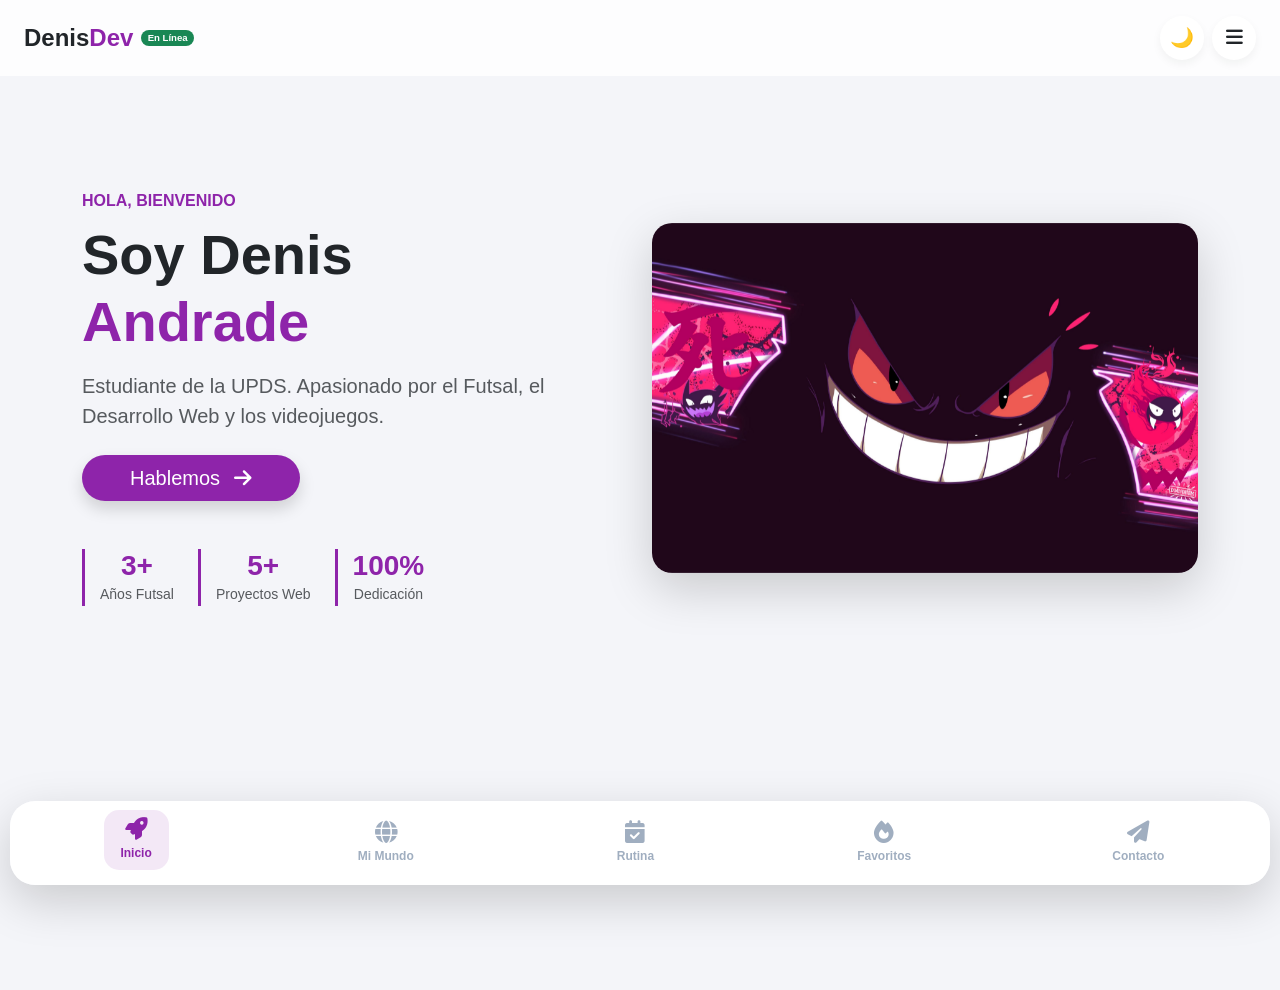
==== commit 5bac60d3: "Add files via upload" ====
--- a/index.html
+++ b/index.html
@@ -1,355 +1,355 @@
-<!DOCTYPE html>
-<html lang="es">
-<head>
-    <meta charset="UTF-8">
-    <meta name="viewport" content="width=device-width, initial-scale=1.0, maximum-scale=1.0, user-scalable=no">
-    <title>Denis Andrade | Portafolio PWA</title>
-    
-    <!-- Bootstrap CSS -->
-    <link href="https://cdn.jsdelivr.net/npm/bootstrap@5.3.0/dist/css/bootstrap.min.css" rel="stylesheet">
-    <!-- FontAwesome -->
-    <link rel="stylesheet" href="https://cdnjs.cloudflare.com/ajax/libs/font-awesome/6.4.0/css/all.min.css">
-    <!-- Google Fonts -->
-    <link href="https://fonts.googleapis.com/css2?family=Outfit:wght@300;500;700&display=swap" rel="stylesheet">
-    
-    <!-- PWA -->
-    <link rel="manifest" href="manifest.json">
-    <meta name="theme-color" content="#8e24aa">
-    
-    <link rel="stylesheet" href="styles.css">
-</head>
-<body class="modo-claro">
-
-    <!-- TOP BAR -->
-    <header class="top-bar d-flex justify-content-between align-items-center px-4 py-3 fixed-top">
-        <div class="d-flex align-items-center gap-2">
-            <h1 class="logo m-0 fs-4 fw-bold text-dark">Denis<span class="text-gengar">Dev</span></h1>
-            <span id="estadoRed" class="badge bg-success rounded-pill" style="font-size: 0.6rem;">En Línea</span>
-        </div>
-        
-        <div class="d-flex gap-2">
-            <button id="themeBtn" class="btn btn-icon btn-tactil">🌙</button>
-            <button id="btnMenu" class="btn btn-icon btn-tactil"><i class="fas fa-bars"></i></button>
-        </div>
-    </header>
-
-    <!-- MENÚ HAMBURGUESA -->
-    <div id="menuDesplegable" class="menu-flotante shadow-lg">
-        <div class="menu-header text-center pb-3 mb-3 border-bottom">
-            <h5 class="text-gengar fw-bold m-0">Opciones Rápidas</h5>
-            <small class="text-muted" id="textoHidratacion">Cargando...</small>
-        </div>
-        <ul class="list-unstyled m-0">
-            <li><a href="#" onclick="cambiarSeccion('inicio')"><i class="fas fa-home"></i> Inicio</a></li>
-            <li><a href="#" onclick="cambiarSeccion('sobre-mi')"><i class="fas fa-user-astronaut"></i> Sobre mí</a></li>
-            <li><a href="#" onclick="cambiarSeccion('horario')"><i class="fas fa-calendar-alt"></i> Mi Horario</a></li>
-            <li><a href="#" onclick="cambiarSeccion('favoritos')"><i class="fas fa-star"></i> Favoritos</a></li>
-            <li><a href="#" onclick="cambiarSeccion('contacto')"><i class="fas fa-envelope"></i> Contacto</a></li>
-        </ul>
-    </div>
-    <div id="overlay" class="overlay"></div>
-
-    <!-- CONTENEDOR PRINCIPAL -->
-    <main class="container main-content">
-        
-        <!-- 1. INICIO -->
-        <section id="sec-inicio" class="app-seccion activa pt-5">
-            <div class="row align-items-center pt-4 min-vh-75">
-                <div class="col-lg-6 mb-4 mb-lg-0 text-center text-lg-start">
-                    <p class="text-gengar fw-bold text-uppercase tracking-wide mb-2">Hola, bienvenido</p>
-                    <h1 class="display-4 fw-bold mb-3 text-dark hero-title">Soy Denis<br><span class="text-gengar">Andrade</span></h1>
-                    <p class="text-muted fs-5 mb-4">Estudiante de la UPDS. Apasionado por el Futsal, el Desarrollo Web y los videojuegos.</p>
-                    <button onclick="cambiarSeccion('contacto')" class="btn btn-gengar btn-lg px-5 rounded-pill shadow">Hablemos <i class="fas fa-arrow-right ms-2"></i></button>
-                    
-                    <div class="d-flex gap-4 mt-5 justify-content-center justify-content-lg-start">
-                        <div class="stat-box text-center">
-                            <h3 class="fw-bold text-gengar m-0">3+</h3>
-                            <small class="text-muted">Años Futsal</small>
-                        </div>
-                        <div class="stat-box text-center">
-                            <h3 class="fw-bold text-gengar m-0">5+</h3>
-                            <small class="text-muted">Proyectos Web</small>
-                        </div>
-                        <div class="stat-box text-center">
-                            <h3 class="fw-bold text-gengar m-0">100%</h3>
-                            <small class="text-muted">Dedicación</small>
-                        </div>
-                    </div>
-                </div>
-                <div class="col-lg-6">
-                    <div class="hero-image-container shadow-lg">
-                        <div id="inicioCarousel" class="carousel slide carousel-fade" data-bs-ride="carousel">
-                            <div class="carousel-inner rounded-4">
-                                <div class="carousel-item active">
-                                    <img src="img/foto1.jpg" class="d-block w-100 hero-img" alt="Futsal" loading="lazy">
-                                </div>
-                                <div class="carousel-item">
-                                    <img src="img/foto2.jpg" class="d-block w-100 hero-img" alt="Hardware" loading="lazy">
-                                </div>
-                                <div class="carousel-item">
-                                    <img src="img/foto3.jpg" class="d-block w-100 hero-img" alt="Gaming" loading="lazy">
-                                </div>
-                            </div>
-                        </div>
-                    </div>
-                </div>
-            </div>
-        </section>
-
-        <!-- 2. SOBRE MI (CON TARJETAS INTERACTIVAS) -->
-        <section id="sec-sobre-mi" class="app-seccion pt-5">
-            <div class="text-center mb-4 pt-4">
-                <h2 class="display-6 fw-bold text-dark">Mi Mundo</h2>
-                <p class="text-muted">Haz clic en una tarjeta para saber más</p>
-            </div>
-            <div class="row g-4">
-                <!-- Tarjeta Futsal -->
-                <div class="col-md-6 col-lg-3">
-                    <div class="card-custom p-4 text-center h-100 card-interactiva" onclick="abrirModal('futsal')">
-                        <div class="icon-box mx-auto mb-3"><i class="fas fa-futbol"></i></div>
-                        <h5 class="fw-bold text-dark">Futsal</h5>
-                        <p class="text-muted small mb-0">Disciplina y campeonatos.</p>
-                    </div>
-                </div>
-                <!-- Tarjeta Gaming -->
-                <div class="col-md-6 col-lg-3">
-                    <div class="card-custom p-4 text-center h-100 card-interactiva" onclick="abrirModal('gaming')">
-                        <div class="icon-box mx-auto mb-3"><i class="fas fa-gamepad"></i></div>
-                        <h5 class="fw-bold text-dark">Gaming</h5>
-                        <p class="text-muted small mb-0">Estrategia y aventuras.</p>
-                    </div>
-                </div>
-                <!-- Tarjeta Estudio -->
-                <div class="col-md-6 col-lg-3">
-                    <div class="card-custom p-4 text-center h-100 card-interactiva" onclick="abrirModal('estudio')">
-                        <div class="icon-box mx-auto mb-3"><i class="fas fa-laptop-code"></i></div>
-                        <h5 class="fw-bold text-dark">Estudio</h5>
-                        <p class="text-muted small mb-0">Universidad y código.</p>
-                    </div>
-                </div>
-                <!-- Tarjeta Hardware -->
-                <div class="col-md-6 col-lg-3">
-                    <div class="card-custom p-4 text-center h-100 card-interactiva" onclick="abrirModal('hardware')">
-                        <div class="icon-box mx-auto mb-3"><i class="fas fa-microchip"></i></div>
-                        <h5 class="fw-bold text-dark">Hardware</h5>
-                        <p class="text-muted small mb-0">Armado y componentes.</p>
-                    </div>
-                </div>
-            </div>
-            
-            <div class="card-custom mt-4 p-5 text-center bg-gengar-light">
-                <h3 class="fw-bold text-gengar mb-2">"El éxito es la suma de pequeños esfuerzos repetidos día tras día."</h3>
-                <p class="text-muted m-0">- Robert Collier</p>
-            </div>
-        </section>
-
-        <!-- 3. HORARIO (CON MÁS CONTENIDO) -->
-        <section id="sec-horario" class="app-seccion pt-5">
-            <div class="text-center mb-4 pt-4">
-                <h2 class="display-6 fw-bold text-dark">Mi Rutina</h2>
-            </div>
-            <div class="row justify-content-center g-4">
-                <div class="col-lg-7">
-                    <div class="card-custom p-4 h-100">
-                        <h5 class="fw-bold text-dark mb-4"><i class="fas fa-clock text-gengar me-2"></i> Horario Semanal</h5>
-                        <div class="timeline">
-                            <div class="timeline-item">
-                                <div class="timeline-dot"></div>
-                                <h6 class="fw-bold text-dark mb-1">Lunes a Viernes</h6>
-                                <p class="text-muted small mb-0">Mañana: Universidad UPDS | Tarde: Entrenamiento Club | Noche: Estudio y Proyectos</p>
-                            </div>
-                            <div class="timeline-item">
-                                <div class="timeline-dot"></div>
-                                <h6 class="fw-bold text-dark mb-1">Sábado y Domingo</h6>
-                                <p class="text-muted small mb-0">Mañana: Partidos Oficiales de Futsal | Tarde: Entrenamiento | Noche: Descanso</p>
-                            </div>
-                        </div>
-                    </div>
-                </div>
-                <!-- Tarjeta de Pendientes Ampliada -->
-                <div class="col-lg-5">
-                    <div class="card-custom p-4 h-100 d-flex flex-column">
-                        <h5 class="fw-bold text-dark mb-4"><i class="fas fa-tasks text-gengar me-2"></i> Pendientes</h5>
-                        <div class="flex-grow-1">
-                            <div class="d-flex gap-3 align-items-start mb-3">
-                                <i class="fas fa-check-circle text-success mt-1"></i>
-                                <div><strong class="text-dark">Proyecto PWA</strong><br><small class="text-muted">Entregar Portafolio Personal (Lunes)</small></div>
-                            </div>
-                            <div class="d-flex gap-3 align-items-start mb-3">
-                                <i class="fas fa-futbol text-gengar mt-1"></i>
-                                <div><strong class="text-dark">Partido de Futsal</strong><br><small class="text-muted">Domingo 18:00 - Campeonato Local</small></div>
-                            </div>
-                            <div class="d-flex gap-3 align-items-start">
-                                <i class="fas fa-book text-primary mt-1"></i>
-                                <div><strong class="text-dark">Examen UPDS</strong><br><small class="text-muted">Próximo viernes - Diseño Web II</small></div>
-                            </div>
-                        </div>
-                        <!-- Frase motivacional extra -->
-                        <div class="mt-3 p-3 bg-gengar-light rounded text-center">
-                            <small class="fw-bold text-gengar">"La disciplina supera al talento."</small>
-                        </div>
-                    </div>
-                </div>
-            </div>
-        </section>
-
-        <!-- 4. FAVORITOS -->
-        <section id="sec-favoritos" class="app-seccion pt-5">
-            <div class="text-center mb-4 pt-4">
-                <h2 class="display-6 fw-bold text-dark">Favoritos</h2>
-            </div>
-            <div class="accordion row g-4" id="accordionFavoritos">
-                <div class="col-md-6">
-                    <div class="accordion-item card-custom border-0 p-0 overflow-hidden">
-                        <h2 class="accordion-header">
-                            <button class="accordion-button collapsed fw-bold btn-tactil" type="button" data-bs-toggle="collapse" data-bs-target="#collapseMusica">
-                                <i class="fas fa-music text-gengar me-3"></i> Música (Trap)
-                            </button>
-                        </h2>
-                        <div id="collapseMusica" class="accordion-collapse collapse" data-bs-parent="#accordionFavoritos">
-                            <div class="accordion-body">
-                                <select id="artista" class="form-select mb-2">
-                                    <option value="">-- Artista --</option>
-                                    <option value="duki">Duki</option>
-                                    <option value="cro">C.R.O</option>
-                                </select>
-                                <select id="cancion" class="form-select mb-3" disabled>
-                                    <option value="">-- Canción --</option>
-                                </select>
-                                <div id="info-cancion" class="text-gengar small fw-bold p-2 rounded bg-light" style="display:none;"></div>
-                            </div>
-                        </div>
-                    </div>
-                </div>
-                <div class="col-md-6">
-                    <div class="accordion-item card-custom border-0 p-0 overflow-hidden">
-                        <h2 class="accordion-header">
-                            <button class="accordion-button collapsed fw-bold btn-tactil" type="button" data-bs-toggle="collapse" data-bs-target="#collapseJuegos">
-                                <i class="fas fa-gamepad text-gengar me-3"></i> Videojuegos
-                            </button>
-                        </h2>
-                        <div id="collapseJuegos" class="accordion-collapse collapse" data-bs-parent="#accordionFavoritos">
-                            <div class="accordion-body">
-                                <div class="d-flex gap-2 flex-wrap mb-3">
-                                    <button class="btn btn-sm btn-outline-dark filter-btn active btn-tactil" data-cat="todos">Todos</button>
-                                    <button class="btn btn-sm btn-outline-dark filter-btn btn-tactil" data-cat="mmorpg">MMORPG</button>
-                                    <button class="btn btn-sm btn-outline-dark filter-btn btn-tactil" data-cat="moba">MOBA</button>
-                                </div>
-                                <div id="contenedor-juegos" class="d-flex flex-column gap-2"></div>
-                            </div>
-                        </div>
-                    </div>
-                </div>
-            </div>
-
-            <div class="card-custom mt-4 p-4">
-                <h5 class="fw-bold text-dark mb-4"><i class="fas fa-code text-gengar me-2"></i> Tecnologías que domino</h5>
-                <div class="row g-3">
-                    <div class="col-md-6">
-                        <div class="d-flex justify-content-between text-dark fw-bold small mb-1"><span>HTML / CSS</span><span>90%</span></div>
-                        <div class="progress" style="height: 8px;"><div class="progress-bar bg-gengar" style="width: 90%;"></div></div>
-                    </div>
-                    <div class="col-md-6">
-                        <div class="d-flex justify-content-between text-dark fw-bold small mb-1"><span>JavaScript / jQuery</span><span>80%</span></div>
-                        <div class="progress" style="height: 8px;"><div class="progress-bar bg-gengar" style="width: 80%;"></div></div>
-                    </div>
-                    <div class="col-md-6">
-                        <div class="d-flex justify-content-between text-dark fw-bold small mb-1"><span>Bootstrap</span><span>85%</span></div>
-                        <div class="progress" style="height: 8px;"><div class="progress-bar bg-gengar" style="width: 85%;"></div></div>
-                    </div>
-                    <div class="col-md-6">
-                        <div class="d-flex justify-content-between text-dark fw-bold small mb-1"><span>Lógica de Programación</span><span>75%</span></div>
-                        <div class="progress" style="height: 8px;"><div class="progress-bar bg-gengar" style="width: 75%;"></div></div>
-                    </div>
-                </div>
-            </div>
-        </section>
-
-        <!-- 5. CONTACTO -->
-        <section id="sec-contacto" class="app-seccion pt-5">
-            <div class="text-center mb-4 pt-4">
-                <h2 class="display-6 fw-bold text-dark">Hablemos</h2>
-            </div>
-            <div class="row justify-content-center g-4">
-                <div class="col-lg-7">
-                    <form id="contact-form" class="card-custom p-4 h-100" novalidate>
-                        <h5 class="fw-bold text-dark mb-4">Envíame un mensaje</h5>
-                        <div class="row g-3">
-                            <div class="col-md-6">
-                                <input type="text" class="form-control custom-input" id="nombre" placeholder="Nombre *">
-                                <small class="text-danger error-msg fw-bold" id="error-nombre"></small>
-                            </div>
-                            <div class="col-md-6">
-                                <input type="email" class="form-control custom-input" id="email" placeholder="Correo *">
-                                <small class="text-danger error-msg fw-bold" id="error-email"></small>
-                            </div>
-                            <div class="col-12 mt-4">
-                                <button type="submit" class="btn btn-gengar w-100 py-3 rounded-pill btn-tactil">ENVIAR MENSAJE</button>
-                            </div>
-                        </div>
-                        <div id="mensaje-exito" class="alert alert-success text-center mt-3 fw-bold" style="display:none;">¡Enviado con éxito!</div>
-                    </form>
-                </div>
-                <div class="col-lg-5">
-                    <div class="card-custom p-4 h-100 bg-gengar-light text-center d-flex flex-column justify-content-center">
-                        <h5 class="fw-bold text-gengar mb-4">Información Directa</h5>
-                        <div class="mb-3">
-                            <i class="fas fa-envelope fa-2x text-gengar mb-2"></i>
-                            <p class="text-dark m-0 fw-bold">denis.andrade@upds.edu.bo</p>
-                        </div>
-                        <div class="mb-3">
-                            <i class="fas fa-map-marker-alt fa-2x text-gengar mb-2"></i>
-                            <p class="text-dark m-0 fw-bold">La Paz, Bolivia</p>
-                        </div>
-                        <div>
-                            <i class="fas fa-phone fa-2x text-gengar mb-2"></i>
-                            <p class="text-dark m-0 fw-bold">+591 700 00000</p>
-                        </div>
-                    </div>
-                </div>
-            </div>
-        </section>
-    </main>
-
-    <!-- MODAL DE INFORMACIÓN (Se llena con JS) -->
-    <div class="modal fade" id="modalInfo" tabindex="-1" aria-hidden="true">
-        <div class="modal-dialog modal-dialog-centered">
-            <div class="modal-content card-custom border-0">
-                <div class="modal-header border-0 pb-0">
-                    <h5 class="modal-title fw-bold text-gengar" id="modalTitulo">Título</h5>
-                    <button type="button" class="btn-close" data-bs-dismiss="modal" aria-label="Close"></button>
-                </div>
-                <div class="modal-body text-dark" id="modalContenido">
-                    <!-- Aquí JS inyectará el texto -->
-                </div>
-                <div class="modal-footer border-0 pt-0">
-                    <button type="button" class="btn btn-gengar w-100 rounded-pill" data-bs-dismiss="modal">Cerrar</button>
-                </div>
-            </div>
-        </div>
-    </div>
-
-    <!-- BARRA INFERIOR (MÁS GRANDE Y CON ICONOS LLAMATIVOS) -->
-    <nav class="bottom-nav shadow-lg">
-        <a href="#" class="nav-item active" onclick="cambiarSeccion('inicio', this)">
-            <i class="fas fa-rocket"></i><span>Inicio</span>
-        </a>
-        <a href="#" class="nav-item" onclick="cambiarSeccion('sobre-mi', this)">
-            <i class="fas fa-globe"></i><span>Mi Mundo</span>
-        </a>
-        <a href="#" class="nav-item" onclick="cambiarSeccion('horario', this)">
-            <i class="fas fa-calendar-check"></i><span>Rutina</span>
-        </a>
-        <a href="#" class="nav-item" onclick="cambiarSeccion('favoritos', this)">
-            <i class="fas fa-fire"></i><span>Favoritos</span>
-        </a>
-        <a href="#" class="nav-item" onclick="cambiarSeccion('contacto', this)">
-            <i class="fas fa-paper-plane"></i><span>Contacto</span>
-        </a>
-    </nav>
-
-    <script src="https://code.jquery.com/jquery-3.7.1.min.js"></script>
-    <script src="https://cdn.jsdelivr.net/npm/bootstrap@5.3.0/dist/js/bootstrap.bundle.min.js"></script>
-    <script src="script.js"></script>
-</body>
-</html>
+<!DOCTYPE html>
+<html lang="es">
+<head>
+    <meta charset="UTF-8">
+    <meta name="viewport" content="width=device-width, initial-scale=1.0, maximum-scale=1.0, user-scalable=no">
+    <title>Denis Andrade | Portafolio PWA</title>
+    
+    <!-- Bootstrap CSS -->
+    <link href="https://cdn.jsdelivr.net/npm/bootstrap@5.3.0/dist/css/bootstrap.min.css" rel="stylesheet">
+    <!-- FontAwesome -->
+    <link rel="stylesheet" href="https://cdnjs.cloudflare.com/ajax/libs/font-awesome/6.4.0/css/all.min.css">
+    <!-- Google Fonts -->
+    <link href="https://fonts.googleapis.com/css2?family=Outfit:wght@300;500;700&display=swap" rel="stylesheet">
+    
+    <!-- PWA -->
+    <link rel="manifest" href="manifest.json">
+    <meta name="theme-color" content="#8e24aa">
+    
+    <link rel="stylesheet" href="styles.css">
+</head>
+<body class="modo-claro">
+
+    <!-- TOP BAR -->
+    <header class="top-bar d-flex justify-content-between align-items-center px-4 py-3 fixed-top">
+        <div class="d-flex align-items-center gap-2">
+            <h1 class="logo m-0 fs-4 fw-bold text-dark">Denis<span class="text-gengar">Dev</span></h1>
+            <span id="estadoRed" class="badge bg-success rounded-pill" style="font-size: 0.6rem;">En Línea</span>
+        </div>
+        
+        <div class="d-flex gap-2">
+            <button id="themeBtn" class="btn btn-icon btn-tactil">🌙</button>
+            <button id="btnMenu" class="btn btn-icon btn-tactil"><i class="fas fa-bars"></i></button>
+        </div>
+    </header>
+
+    <!-- MENÚ HAMBURGUESA -->
+    <div id="menuDesplegable" class="menu-flotante shadow-lg">
+        <div class="menu-header text-center pb-3 mb-3 border-bottom">
+            <h5 class="text-gengar fw-bold m-0">Opciones Rápidas</h5>
+            <small class="text-muted" id="textoHidratacion">Cargando...</small>
+        </div>
+        <ul class="list-unstyled m-0">
+            <li><a href="#" onclick="cambiarSeccion('inicio')"><i class="fas fa-home"></i> Inicio</a></li>
+            <li><a href="#" onclick="cambiarSeccion('sobre-mi')"><i class="fas fa-user-astronaut"></i> Sobre mí</a></li>
+            <li><a href="#" onclick="cambiarSeccion('horario')"><i class="fas fa-calendar-alt"></i> Mi Horario</a></li>
+            <li><a href="#" onclick="cambiarSeccion('favoritos')"><i class="fas fa-star"></i> Favoritos</a></li>
+            <li><a href="#" onclick="cambiarSeccion('contacto')"><i class="fas fa-envelope"></i> Contacto</a></li>
+        </ul>
+    </div>
+    <div id="overlay" class="overlay"></div>
+
+    <!-- CONTENEDOR PRINCIPAL -->
+    <main class="container main-content">
+        
+        <!-- 1. INICIO -->
+        <section id="sec-inicio" class="app-seccion activa pt-5">
+            <div class="row align-items-center pt-4 min-vh-75">
+                <div class="col-lg-6 mb-4 mb-lg-0 text-center text-lg-start">
+                    <p class="text-gengar fw-bold text-uppercase tracking-wide mb-2">Hola, bienvenido</p>
+                    <h1 class="display-4 fw-bold mb-3 text-dark hero-title">Soy Denis<br><span class="text-gengar">Andrade</span></h1>
+                    <p class="text-muted fs-5 mb-4">Estudiante de la UPDS. Apasionado por el Futsal, el Desarrollo Web y los videojuegos.</p>
+                    <button onclick="cambiarSeccion('contacto')" class="btn btn-gengar btn-lg px-5 rounded-pill shadow">Hablemos <i class="fas fa-arrow-right ms-2"></i></button>
+                    
+                    <div class="d-flex gap-4 mt-5 justify-content-center justify-content-lg-start">
+                        <div class="stat-box text-center">
+                            <h3 class="fw-bold text-gengar m-0">3+</h3>
+                            <small class="text-muted">Años Futsal</small>
+                        </div>
+                        <div class="stat-box text-center">
+                            <h3 class="fw-bold text-gengar m-0">5+</h3>
+                            <small class="text-muted">Proyectos Web</small>
+                        </div>
+                        <div class="stat-box text-center">
+                            <h3 class="fw-bold text-gengar m-0">100%</h3>
+                            <small class="text-muted">Dedicación</small>
+                        </div>
+                    </div>
+                </div>
+                <div class="col-lg-6">
+                    <div class="hero-image-container shadow-lg">
+                        <div id="inicioCarousel" class="carousel slide carousel-fade" data-bs-ride="carousel">
+                            <div class="carousel-inner rounded-4">
+                                <div class="carousel-item active">
+                                    <img src="img/foto1.jpg" class="d-block w-100 hero-img" alt="Futsal" loading="lazy">
+                                </div>
+                                <div class="carousel-item">
+                                    <img src="img/foto2.jpg" class="d-block w-100 hero-img" alt="Hardware" loading="lazy">
+                                </div>
+                                <div class="carousel-item">
+                                    <img src="img/foto3.jpg" class="d-block w-100 hero-img" alt="Gaming" loading="lazy">
+                                </div>
+                            </div>
+                        </div>
+                    </div>
+                </div>
+            </div>
+        </section>
+
+        <!-- 2. SOBRE MI (CON TARJETAS INTERACTIVAS) -->
+        <section id="sec-sobre-mi" class="app-seccion pt-5">
+            <div class="text-center mb-4 pt-4">
+                <h2 class="display-6 fw-bold text-dark">Mi Mundo</h2>
+                <p class="text-muted">Haz clic en una tarjeta para saber más</p>
+            </div>
+            <div class="row g-4">
+                <!-- Tarjeta Futsal -->
+                <div class="col-md-6 col-lg-3">
+                    <div class="card-custom p-4 text-center h-100 card-interactiva" onclick="abrirModal('futsal')">
+                        <div class="icon-box mx-auto mb-3"><i class="fas fa-futbol"></i></div>
+                        <h5 class="fw-bold text-dark">Futsal</h5>
+                        <p class="text-muted small mb-0">Disciplina y campeonatos.</p>
+                    </div>
+                </div>
+                <!-- Tarjeta Gaming -->
+                <div class="col-md-6 col-lg-3">
+                    <div class="card-custom p-4 text-center h-100 card-interactiva" onclick="abrirModal('gaming')">
+                        <div class="icon-box mx-auto mb-3"><i class="fas fa-gamepad"></i></div>
+                        <h5 class="fw-bold text-dark">Gaming</h5>
+                        <p class="text-muted small mb-0">Estrategia y aventuras.</p>
+                    </div>
+                </div>
+                <!-- Tarjeta Estudio -->
+                <div class="col-md-6 col-lg-3">
+                    <div class="card-custom p-4 text-center h-100 card-interactiva" onclick="abrirModal('estudio')">
+                        <div class="icon-box mx-auto mb-3"><i class="fas fa-laptop-code"></i></div>
+                        <h5 class="fw-bold text-dark">Estudio</h5>
+                        <p class="text-muted small mb-0">Universidad y código.</p>
+                    </div>
+                </div>
+                <!-- Tarjeta Hardware -->
+                <div class="col-md-6 col-lg-3">
+                    <div class="card-custom p-4 text-center h-100 card-interactiva" onclick="abrirModal('hardware')">
+                        <div class="icon-box mx-auto mb-3"><i class="fas fa-microchip"></i></div>
+                        <h5 class="fw-bold text-dark">Hardware</h5>
+                        <p class="text-muted small mb-0">Armado y componentes.</p>
+                    </div>
+                </div>
+            </div>
+            
+            <div class="card-custom mt-4 p-5 text-center bg-gengar-light">
+                <h3 class="fw-bold text-gengar mb-2">"El éxito es la suma de pequeños esfuerzos repetidos día tras día."</h3>
+                <p class="text-muted m-0">- Robert Collier</p>
+            </div>
+        </section>
+
+        <!-- 3. HORARIO (CON MÁS CONTENIDO) -->
+        <section id="sec-horario" class="app-seccion pt-5">
+            <div class="text-center mb-4 pt-4">
+                <h2 class="display-6 fw-bold text-dark">Mi Rutina</h2>
+            </div>
+            <div class="row justify-content-center g-4">
+                <div class="col-lg-7">
+                    <div class="card-custom p-4 h-100">
+                        <h5 class="fw-bold text-dark mb-4"><i class="fas fa-clock text-gengar me-2"></i> Horario Semanal</h5>
+                        <div class="timeline">
+                            <div class="timeline-item">
+                                <div class="timeline-dot"></div>
+                                <h6 class="fw-bold text-dark mb-1">Lunes a Viernes</h6>
+                                <p class="text-muted small mb-0">Mañana: Universidad UPDS | Tarde: Entrenamiento Club | Noche: Estudio y Proyectos</p>
+                            </div>
+                            <div class="timeline-item">
+                                <div class="timeline-dot"></div>
+                                <h6 class="fw-bold text-dark mb-1">Sábado y Domingo</h6>
+                                <p class="text-muted small mb-0">Mañana: Partidos Oficiales de Futsal | Tarde: Entrenamiento | Noche: Descanso</p>
+                            </div>
+                        </div>
+                    </div>
+                </div>
+                <!-- Tarjeta de Pendientes Ampliada -->
+                <div class="col-lg-5">
+                    <div class="card-custom p-4 h-100 d-flex flex-column">
+                        <h5 class="fw-bold text-dark mb-4"><i class="fas fa-tasks text-gengar me-2"></i> Pendientes</h5>
+                        <div class="flex-grow-1">
+                            <div class="d-flex gap-3 align-items-start mb-3">
+                                <i class="fas fa-check-circle text-success mt-1"></i>
+                                <div><strong class="text-dark">Proyecto PWA</strong><br><small class="text-muted">Entregar Portafolio Personal (Lunes)</small></div>
+                            </div>
+                            <div class="d-flex gap-3 align-items-start mb-3">
+                                <i class="fas fa-futbol text-gengar mt-1"></i>
+                                <div><strong class="text-dark">Partido de Futsal</strong><br><small class="text-muted">Domingo 18:00 - Campeonato Local</small></div>
+                            </div>
+                            <div class="d-flex gap-3 align-items-start">
+                                <i class="fas fa-book text-primary mt-1"></i>
+                                <div><strong class="text-dark">Examen UPDS</strong><br><small class="text-muted">Próximo viernes - Diseño Web II</small></div>
+                            </div>
+                        </div>
+                        <!-- Frase motivacional extra -->
+                        <div class="mt-3 p-3 bg-gengar-light rounded text-center">
+                            <small class="fw-bold text-gengar">"La disciplina supera al talento."</small>
+                        </div>
+                    </div>
+                </div>
+            </div>
+        </section>
+
+        <!-- 4. FAVORITOS -->
+        <section id="sec-favoritos" class="app-seccion pt-5">
+            <div class="text-center mb-4 pt-4">
+                <h2 class="display-6 fw-bold text-dark">Favoritos</h2>
+            </div>
+            <div class="accordion row g-4" id="accordionFavoritos">
+                <div class="col-md-6">
+                    <div class="accordion-item card-custom border-0 p-0 overflow-hidden">
+                        <h2 class="accordion-header">
+                            <button class="accordion-button collapsed fw-bold btn-tactil" type="button" data-bs-toggle="collapse" data-bs-target="#collapseMusica">
+                                <i class="fas fa-music text-gengar me-3"></i> Música (Trap)
+                            </button>
+                        </h2>
+                        <div id="collapseMusica" class="accordion-collapse collapse" data-bs-parent="#accordionFavoritos">
+                            <div class="accordion-body">
+                                <select id="artista" class="form-select mb-2">
+                                    <option value="">-- Artista --</option>
+                                    <option value="duki">Duki</option>
+                                    <option value="cro">C.R.O</option>
+                                </select>
+                                <select id="cancion" class="form-select mb-3" disabled>
+                                    <option value="">-- Canción --</option>
+                                </select>
+                                <div id="info-cancion" class="text-gengar small fw-bold p-2 rounded bg-light" style="display:none;"></div>
+                            </div>
+                        </div>
+                    </div>
+                </div>
+                <div class="col-md-6">
+                    <div class="accordion-item card-custom border-0 p-0 overflow-hidden">
+                        <h2 class="accordion-header">
+                            <button class="accordion-button collapsed fw-bold btn-tactil" type="button" data-bs-toggle="collapse" data-bs-target="#collapseJuegos">
+                                <i class="fas fa-gamepad text-gengar me-3"></i> Videojuegos
+                            </button>
+                        </h2>
+                        <div id="collapseJuegos" class="accordion-collapse collapse" data-bs-parent="#accordionFavoritos">
+                            <div class="accordion-body">
+                                <div class="d-flex gap-2 flex-wrap mb-3">
+                                    <button class="btn btn-sm btn-outline-dark filter-btn active btn-tactil" data-cat="todos">Todos</button>
+                                    <button class="btn btn-sm btn-outline-dark filter-btn btn-tactil" data-cat="mmorpg">MMORPG</button>
+                                    <button class="btn btn-sm btn-outline-dark filter-btn btn-tactil" data-cat="moba">MOBA</button>
+                                </div>
+                                <div id="contenedor-juegos" class="d-flex flex-column gap-2"></div>
+                            </div>
+                        </div>
+                    </div>
+                </div>
+            </div>
+
+            <div class="card-custom mt-4 p-4">
+                <h5 class="fw-bold text-dark mb-4"><i class="fas fa-code text-gengar me-2"></i> Tecnologías que domino</h5>
+                <div class="row g-3">
+                    <div class="col-md-6">
+                        <div class="d-flex justify-content-between text-dark fw-bold small mb-1"><span>HTML / CSS</span><span>90%</span></div>
+                        <div class="progress" style="height: 8px;"><div class="progress-bar bg-gengar" style="width: 90%;"></div></div>
+                    </div>
+                    <div class="col-md-6">
+                        <div class="d-flex justify-content-between text-dark fw-bold small mb-1"><span>JavaScript / jQuery</span><span>80%</span></div>
+                        <div class="progress" style="height: 8px;"><div class="progress-bar bg-gengar" style="width: 80%;"></div></div>
+                    </div>
+                    <div class="col-md-6">
+                        <div class="d-flex justify-content-between text-dark fw-bold small mb-1"><span>Bootstrap</span><span>85%</span></div>
+                        <div class="progress" style="height: 8px;"><div class="progress-bar bg-gengar" style="width: 85%;"></div></div>
+                    </div>
+                    <div class="col-md-6">
+                        <div class="d-flex justify-content-between text-dark fw-bold small mb-1"><span>Lógica de Programación</span><span>75%</span></div>
+                        <div class="progress" style="height: 8px;"><div class="progress-bar bg-gengar" style="width: 75%;"></div></div>
+                    </div>
+                </div>
+            </div>
+        </section>
+
+        <!-- 5. CONTACTO -->
+        <section id="sec-contacto" class="app-seccion pt-5">
+            <div class="text-center mb-4 pt-4">
+                <h2 class="display-6 fw-bold text-dark">Hablemos</h2>
+            </div>
+            <div class="row justify-content-center g-4">
+                <div class="col-lg-7">
+                    <form id="contact-form" class="card-custom p-4 h-100" novalidate>
+                        <h5 class="fw-bold text-dark mb-4">Envíame un mensaje</h5>
+                        <div class="row g-3">
+                            <div class="col-md-6">
+                                <input type="text" class="form-control custom-input" id="nombre" placeholder="Nombre *">
+                                <small class="text-danger error-msg fw-bold" id="error-nombre"></small>
+                            </div>
+                            <div class="col-md-6">
+                                <input type="email" class="form-control custom-input" id="email" placeholder="Correo *">
+                                <small class="text-danger error-msg fw-bold" id="error-email"></small>
+                            </div>
+                            <div class="col-12 mt-4">
+                                <button type="submit" class="btn btn-gengar w-100 py-3 rounded-pill btn-tactil">ENVIAR MENSAJE</button>
+                            </div>
+                        </div>
+                        <div id="mensaje-exito" class="alert alert-success text-center mt-3 fw-bold" style="display:none;">¡Enviado con éxito!</div>
+                    </form>
+                </div>
+                <div class="col-lg-5">
+                    <div class="card-custom p-4 h-100 bg-gengar-light text-center d-flex flex-column justify-content-center">
+                        <h5 class="fw-bold text-gengar mb-4">Información Directa</h5>
+                        <div class="mb-3">
+                            <i class="fas fa-envelope fa-2x text-gengar mb-2"></i>
+                            <p class="text-dark m-0 fw-bold">denis.andrade@upds.edu.bo</p>
+                        </div>
+                        <div class="mb-3">
+                            <i class="fas fa-map-marker-alt fa-2x text-gengar mb-2"></i>
+                            <p class="text-dark m-0 fw-bold">La Paz, Bolivia</p>
+                        </div>
+                        <div>
+                            <i class="fas fa-phone fa-2x text-gengar mb-2"></i>
+                            <p class="text-dark m-0 fw-bold">+591 700 00000</p>
+                        </div>
+                    </div>
+                </div>
+            </div>
+        </section>
+    </main>
+
+    <!-- MODAL DE INFORMACIÓN (Se llena con JS) -->
+    <div class="modal fade" id="modalInfo" tabindex="-1" aria-hidden="true">
+        <div class="modal-dialog modal-dialog-centered">
+            <div class="modal-content card-custom border-0">
+                <div class="modal-header border-0 pb-0">
+                    <h5 class="modal-title fw-bold text-gengar" id="modalTitulo">Título</h5>
+                    <button type="button" class="btn-close" data-bs-dismiss="modal" aria-label="Close"></button>
+                </div>
+                <div class="modal-body text-dark" id="modalContenido">
+                    <!-- Aquí JS inyectará el texto -->
+                </div>
+                <div class="modal-footer border-0 pt-0">
+                    <button type="button" class="btn btn-gengar w-100 rounded-pill" data-bs-dismiss="modal">Cerrar</button>
+                </div>
+            </div>
+        </div>
+    </div>
+
+    <!-- BARRA INFERIOR (MÁS GRANDE Y CON ICONOS LLAMATIVOS) -->
+    <nav class="bottom-nav shadow-lg">
+        <a href="#" class="nav-item active" onclick="cambiarSeccion('inicio', this)">
+            <i class="fas fa-rocket"></i><span>Inicio</span>
+        </a>
+        <a href="#" class="nav-item" onclick="cambiarSeccion('sobre-mi', this)">
+            <i class="fas fa-globe"></i><span>Mi Mundo</span>
+        </a>
+        <a href="#" class="nav-item" onclick="cambiarSeccion('horario', this)">
+            <i class="fas fa-calendar-check"></i><span>Rutina</span>
+        </a>
+        <a href="#" class="nav-item" onclick="cambiarSeccion('favoritos', this)">
+            <i class="fas fa-fire"></i><span>Favoritos</span>
+        </a>
+        <a href="#" class="nav-item" onclick="cambiarSeccion('contacto', this)">
+            <i class="fas fa-paper-plane"></i><span>Contacto</span>
+        </a>
+    </nav>
+
+    <script src="https://code.jquery.com/jquery-3.7.1.min.js"></script>
+    <script src="https://cdn.jsdelivr.net/npm/bootstrap@5.3.0/dist/js/bootstrap.bundle.min.js"></script>
+    <script src="script.js"></script>
+</body>
+</html>
--- a/styles.css
+++ b/styles.css
@@ -1,201 +1,119 @@
-:root {
-    --bg-light: #f8f9fc;
-    --bg-dark-strip: #0b0c10;
-    --bg-dark-section: #15161e;
-    --gengar-purple: #8e24aa; 
-    --gengar-light: #d580ff; 
-    --text-muted: #6c757d;
-    --card-dark: #1e2029;
-}
-
-/* --- REGLA DE ORO DE LA RÚBRICA: 100dvh y botones --- */
-html, body {
-    min-height: 100dvh; 
-    background-color: var(--bg-light);
-    font-family: 'Poppins', sans-serif;
-    overflow-x: hidden;
-    transition: background-color 0.3s, color 0.3s;
-}
-
-.btn, .nav-link, .social-circle, .social-circle-dark, .btn-tactil, .form-select {
-    min-height: 44px;
-    min-width: 44px;
-    display: inline-flex;
-    align-items: center;
-    justify-content: center;
-}
-
-/* --- MODO OSCURO / NOCHE (Del PDF del DOM) --- */
-body.modo-oscuro {
-    background-color: var(--bg-dark-section);
-}
-body.modo-oscuro .hero-section {
-    background: linear-gradient(135deg, #15161e 0%, #0b0c10 100%);
-}
-body.modo-oscuro .hero-section h1, 
-body.modo-oscuro .hero-section p,
-body.modo-oscuro .navbar-brand,
-body.modo-oscuro .nav-link {
-    color: white !important;
-}
-body.modo-oscuro .light-section {
-    background: var(--bg-dark-strip);
-    color: white;
-}
-body.modo-oscuro .light-section h2 {
-    color: white;
-}
-body.modo-oscuro .card-custom {
-    background-color: var(--card-dark);
-}
-
-/* --- UTILIDADES Y DISEÑO --- */
-.text-gengar { color: var(--gengar-light) !important; }
-.tracking-wide { letter-spacing: 2px; }
-.text-light-muted { color: #9e9e9e; font-size: 0.95rem; line-height: 1.6;}
-
-/* Botones */
-.btn-gengar {
-    background-color: var(--gengar-purple);
-    color: white;
-    border-radius: 50px;
-    transition: 0.3s;
-    border: none;
-}
-.btn-gengar:hover {
-    background-color: var(--gengar-light);
-    color: white;
-    box-shadow: 0 5px 15px rgba(142, 36, 170, 0.4);
-}
-
-/* Sección Hero */
-.hero-section {
-    padding-top: 80px;
-    background: linear-gradient(135deg, #f8f9fc 0%, #e9e4f0 100%);
-}
-.hero-img {
-    height: 500px;
-    object-fit: cover;
-}
-.gengar-img {
-    object-fit: contain;
-    background-color: #0b0c10; /* Fondo oscuro para Gengar */
-}
-.hero-image-container { position: relative; z-index: 1; }
-.hero-image-container::before {
-    content: '';
-    position: absolute;
-    top: -15px; right: -15px; bottom: 15px; left: 15px;
-    border: 2px solid var(--gengar-purple);
-    border-radius: 1rem;
-    z-index: -1;
-}
-
-/* Redes Sociales */
-.social-circle {
-    width: 44px; height: 44px;
-    background: white; border-radius: 50%;
-    color: var(--bg-dark-strip); text-decoration: none;
-    box-shadow: 0 4px 10px rgba(0,0,0,0.1);
-    transition: 0.3s;
-}
-.social-circle:hover { background: var(--gengar-purple); color: white; }
-
-/* Franja Oscura */
-.dark-nav-strip {
-    background-color: var(--bg-dark-strip);
-    border-top: 1px solid rgba(142, 36, 170, 0.3);
-    border-bottom: 1px solid rgba(142, 36, 170, 0.3);
-    z-index: 1000;
-}
-.strip-link {
-    color: #e0e0e0; text-decoration: none;
-    font-weight: 600; font-size: 1.1rem;
-    transition: 0.3s;
-}
-.strip-link:hover { color: white; transform: translateY(-2px);}
-
-/* Sección Oscura y Tarjetas */
-.dark-section {
-    background-color: var(--bg-dark-section);
-    background-image: radial-gradient(circle at 50% 0%, rgba(142,36,170,0.15) 0%, transparent 60%);
-}
-
-.porto-card {
-    background: var(--card-dark);
-    border-radius: 10px;
-    padding: 30px;
-    height: 100%;
-    display: flex;
-    flex-direction: column;
-    justify-content: space-between;
-    border: 1px solid rgba(255,255,255,0.02);
-    transition: 0.3s;
-}
-.porto-card:hover {
-    transform: translateY(-5px);
-    box-shadow: 0 10px 30px rgba(0,0,0,0.5);
-    border-color: rgba(142, 36, 170, 0.3);
-}
-
-.porto-card-footer {
-    margin-top: 30px; padding-top: 20px;
-    border-top: 1px solid rgba(255,255,255,0.05);
-    color: white; font-size: 1.2rem; font-weight: 600;
-    display: flex; align-items: center; gap: 15px;
-}
-.porto-card-footer i {
-    color: var(--gengar-purple);
-    background: rgba(142, 36, 170, 0.2);
-    padding: 10px; border-radius: 50%;
-}
-
-/* Acordeones */
-.accordion-button:not(.collapsed) {
-    background-color: rgba(142, 36, 170, 0.1) !important;
-    color: var(--gengar-light) !important;
-    box-shadow: none;
-}
-.accordion-button:focus { box-shadow: none; }
-
-/* Timeline */
-.timeline-dark { border-left: 2px solid var(--gengar-purple); padding-left: 20px; margin-left: 10px; }
-.timeline-item-dark { position: relative; margin-bottom: 25px; }
-.timeline-item-dark::before {
-    content: ''; position: absolute;
-    left: -27px; top: 5px;
-    width: 12px; height: 12px;
-    background: var(--gengar-purple);
-    border-radius: 50%; box-shadow: 0 0 10px var(--gengar-purple);
-}
-
-/* Formulario */
-.custom-input-light { padding: 12px 15px; border-radius: 8px; }
-.custom-input-light:focus {
-    border-color: var(--gengar-purple);
-    box-shadow: 0 0 0 0.25rem rgba(142, 36, 170, 0.2);
-}
-.error-msg { display: none; font-size: 0.8rem; }
-.input-error { border-color: #dc3545 !important; }
-
-/* Footer */
-.social-circle-dark {
-    width: 44px; height: 44px;
-    background: rgba(255,255,255,0.05); border-radius: 50%;
-    color: white; text-decoration: none; transition: 0.3s;
-}
-.social-circle-dark:hover { background: var(--gengar-purple); color: white; }
-
-/* Botones Filtro */
-.filter-btn { border-color: rgba(255,255,255,0.2); }
-.filter-btn.active {
-    background-color: var(--gengar-purple) !important;
-    border-color: var(--gengar-purple) !important;
-    color: white !important;
-}
-
-/* --- MEDIA QUERY LANDSCAPE (Rúbrica) --- */
-@media (orientation: landscape) and (max-height: 500px) {
-    .hero-img { height: 200px; }
-    .hero-section { padding-top: 100px; }
-}
+:root {
+    --bg-light: #f4f5f9;
+    --bg-dark: #121217;
+    --gengar-purple: #8e24aa;
+    --gengar-light: #ce93d8;
+    --card-light: #ffffff;
+    --card-dark: #1e1e24;
+    --text-dark: #2d3748;
+    --text-light: #f8f9fa;
+}
+
+html, body {
+    min-height: 100dvh; 
+    background-color: var(--bg-light);
+    font-family: 'Outfit', sans-serif;
+    transition: all 0.3s ease;
+    overflow-x: hidden;
+    padding-bottom: 90px;
+}
+
+/* --- TOP BAR --- */
+.top-bar { background: rgba(255, 255, 255, 0.8); backdrop-filter: blur(10px); z-index: 1050; transition: 0.3s; }
+.btn-icon { background: white; border-radius: 50%; width: 44px; height: 44px; display: flex; align-items: center; justify-content: center; box-shadow: 0 4px 10px rgba(0,0,0,0.05); border: none; font-size: 1.2rem; }
+.text-gengar { color: var(--gengar-purple) !important; }
+
+/* --- BOTTOM NAV (MÁS GRANDE) --- */
+.bottom-nav {
+    position: fixed; bottom: 15px; left: 10px; right: 10px;
+    background: rgba(255, 255, 255, 0.95); backdrop-filter: blur(15px);
+    border-radius: 25px; display: flex; justify-content: space-around; align-items: center;
+    padding: 12px 5px; z-index: 1050; box-shadow: 0 10px 30px rgba(0,0,0,0.1);
+}
+.nav-item {
+    text-decoration: none; color: #a0aec0;
+    display: flex; flex-direction: column; align-items: center;
+    font-size: 0.75rem; font-weight: 700;
+    padding: 8px 12px; border-radius: 15px; transition: 0.3s;
+    min-width: 65px; min-height: 50px; /* Más grandes */
+}
+.nav-item i { font-size: 1.4rem; margin-bottom: 4px; } /* Iconos más grandes */
+.nav-item.active { color: var(--gengar-purple); background: rgba(142, 36, 170, 0.1); transform: translateY(-3px); }
+
+/* --- MENÚ HAMBURGUESA FLOTANTE --- */
+.menu-flotante {
+    position: fixed; top: 80px; right: 20px; width: 250px;
+    background: white; border-radius: 20px; padding: 20px; z-index: 1100;
+    transform: translateY(-20px) scale(0.95); opacity: 0; pointer-events: none;
+    transition: 0.3s cubic-bezier(0.175, 0.885, 0.32, 1.275);
+}
+.menu-flotante.show { transform: translateY(0) scale(1); opacity: 1; pointer-events: auto; }
+.menu-flotante ul li a { display: flex; align-items: center; gap: 15px; padding: 12px; color: var(--text-dark); text-decoration: none; font-weight: 600; border-radius: 10px; transition: 0.2s; }
+.menu-flotante ul li a:hover { background: #f4f5f9; color: var(--gengar-purple); }
+.overlay { position: fixed; top: 0; left: 0; width: 100%; height: 100%; background: rgba(0,0,0,0.3); backdrop-filter: blur(3px); z-index: 1090; display: none; }
+
+/* --- SECCIONES Y ANIMACIONES --- */
+.app-seccion { display: none; animation: slideUp 0.4s ease-out forwards; }
+.app-seccion.activa { display: block; }
+@keyframes slideUp { from { opacity: 0; transform: translateY(20px); } to { opacity: 1; transform: translateY(0); } }
+
+/* --- TARJETAS PREMIUM --- */
+.card-custom {
+    background: var(--card-light); border-radius: 20px;
+    border: 1px solid rgba(0,0,0,0.03); box-shadow: 0 10px 30px rgba(0,0,0,0.04);
+    transition: 0.3s;
+}
+.card-custom:hover { transform: translateY(-5px); box-shadow: 0 15px 35px rgba(142, 36, 170, 0.1); }
+
+/* Tarjetas Interactivas (Sobre mí) */
+.card-interactiva { cursor: pointer; border: 2px solid transparent; }
+.card-interactiva:hover { border-color: var(--gengar-purple); transform: translateY(-8px) scale(1.02); }
+
+.icon-box { width: 60px; height: 60px; background: rgba(142, 36, 170, 0.1); color: var(--gengar-purple); border-radius: 15px; display: flex; align-items: center; justify-content: center; font-size: 1.5rem; transition: 0.3s; }
+.card-interactiva:hover .icon-box { background: var(--gengar-purple); color: white; }
+
+/* --- BOTONES --- */
+.btn-gengar { background: var(--gengar-purple); color: white; border: none; }
+.btn-gengar:hover { background: var(--gengar-light); color: white; transform: scale(1.02); }
+
+/* --- HERO --- */
+.hero-img { height: 350px; object-fit: cover; }
+.hero-image-container { border-radius: 20px; overflow: hidden; }
+
+/* --- TIMELINE --- */
+.timeline { border-left: 2px solid var(--gengar-light); padding-left: 20px; margin-left: 10px; }
+.timeline-item { position: relative; margin-bottom: 25px; }
+.timeline-dot { position: absolute; left: -27px; top: 5px; width: 12px; height: 12px; background: var(--gengar-purple); border-radius: 50%; box-shadow: 0 0 0 4px rgba(142, 36, 170, 0.2); }
+
+/* --- FORMULARIO --- */
+.custom-input { padding: 15px; border-radius: 12px; border: 1px solid #e2e8f0; background: #f8fafc; }
+.custom-input:focus { border-color: var(--gengar-purple); box-shadow: 0 0 0 4px rgba(142, 36, 170, 0.1); }
+.error-msg { display: none; font-size: 0.8rem; }
+
+/* --- MODAL --- */
+.modal-content { background: var(--card-light); }
+.modal-body { font-size: 1.05rem; line-height: 1.6; }
+
+/* --- EXTRA --- */
+.stat-box { border-left: 3px solid var(--gengar-purple); padding-left: 15px; }
+.bg-gengar-light { background: rgba(142, 36, 170, 0.05); border: 1px solid rgba(142, 36, 170, 0.1); }
+.bg-gengar { background-color: var(--gengar-purple) !important; }
+.progress { background-color: #e2e8f0; border-radius: 10px; }
+.min-vh-75 { min-height: 75vh; }
+
+/* --- MODO OSCURO --- */
+body.modo-oscuro { background-color: var(--bg-dark); }
+body.modo-oscuro .top-bar { background: rgba(18, 18, 23, 0.8); }
+body.modo-oscuro .logo, body.modo-oscuro h1, body.modo-oscuro h2, body.modo-oscuro h3, body.modo-oscuro h5, body.modo-oscuro h6, body.modo-oscuro strong { color: white !important; }
+body.modo-oscuro .text-muted { color: #a0aec0 !important; }
+body.modo-oscuro .btn-icon { background: #1e1e24; color: white; }
+body.modo-oscuro .card-custom, body.modo-oscuro .modal-content { background: var(--card-dark); border-color: rgba(255,255,255,0.05); }
+body.modo-oscuro .bottom-nav { background: rgba(30, 30, 36, 0.95); }
+body.modo-oscuro .menu-flotante { background: var(--card-dark); }
+body.modo-oscuro .menu-flotante ul li a { color: white; }
+body.modo-oscuro .menu-flotante ul li a:hover { background: #2d2d35; }
+body.modo-oscuro .accordion-button { background: transparent; color: white; }
+body.modo-oscuro .form-select, body.modo-oscuro .custom-input { background: #2d2d35; border-color: #444; color: white; }
+body.modo-oscuro .timeline { border-left-color: #444; }
+body.modo-oscuro .bg-gengar-light { background: rgba(142, 36, 170, 0.15); border: 1px solid rgba(142, 36, 170, 0.3); }
+body.modo-oscuro .progress { background-color: #2d2d35; }
